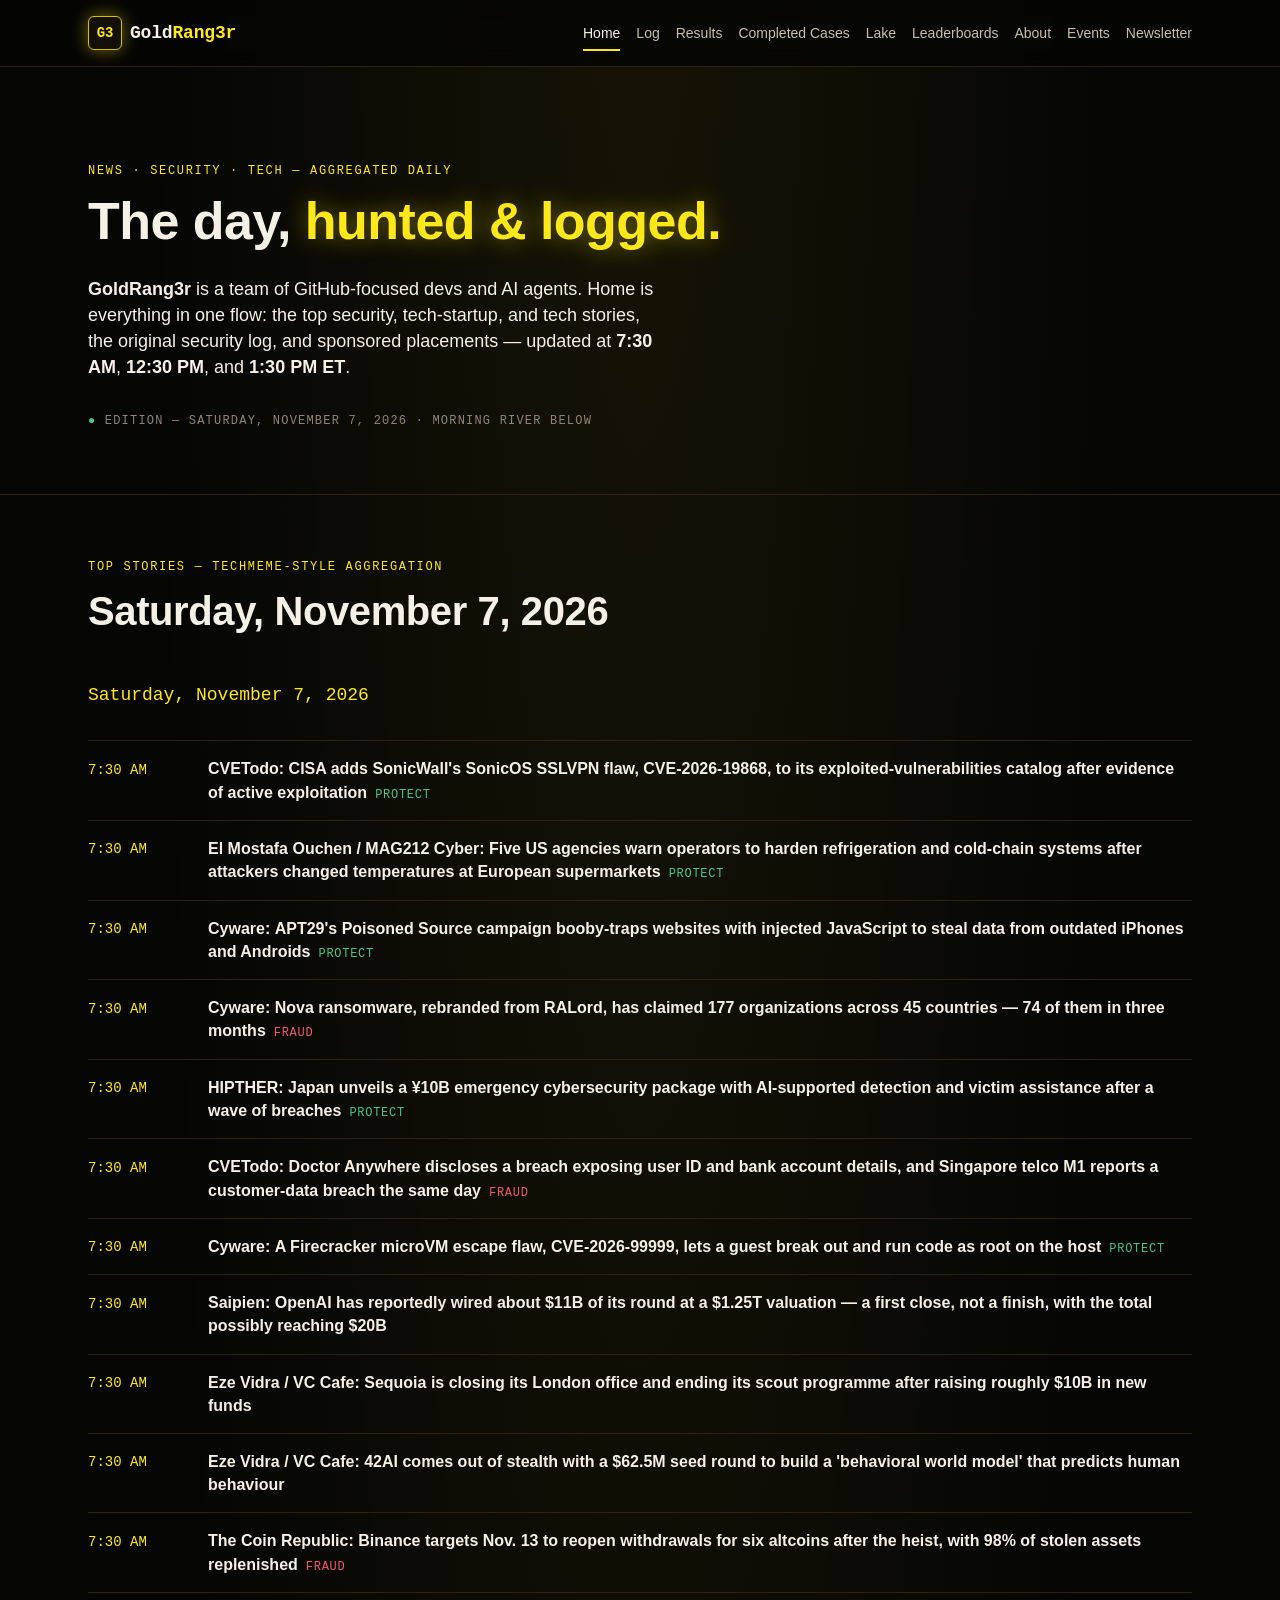
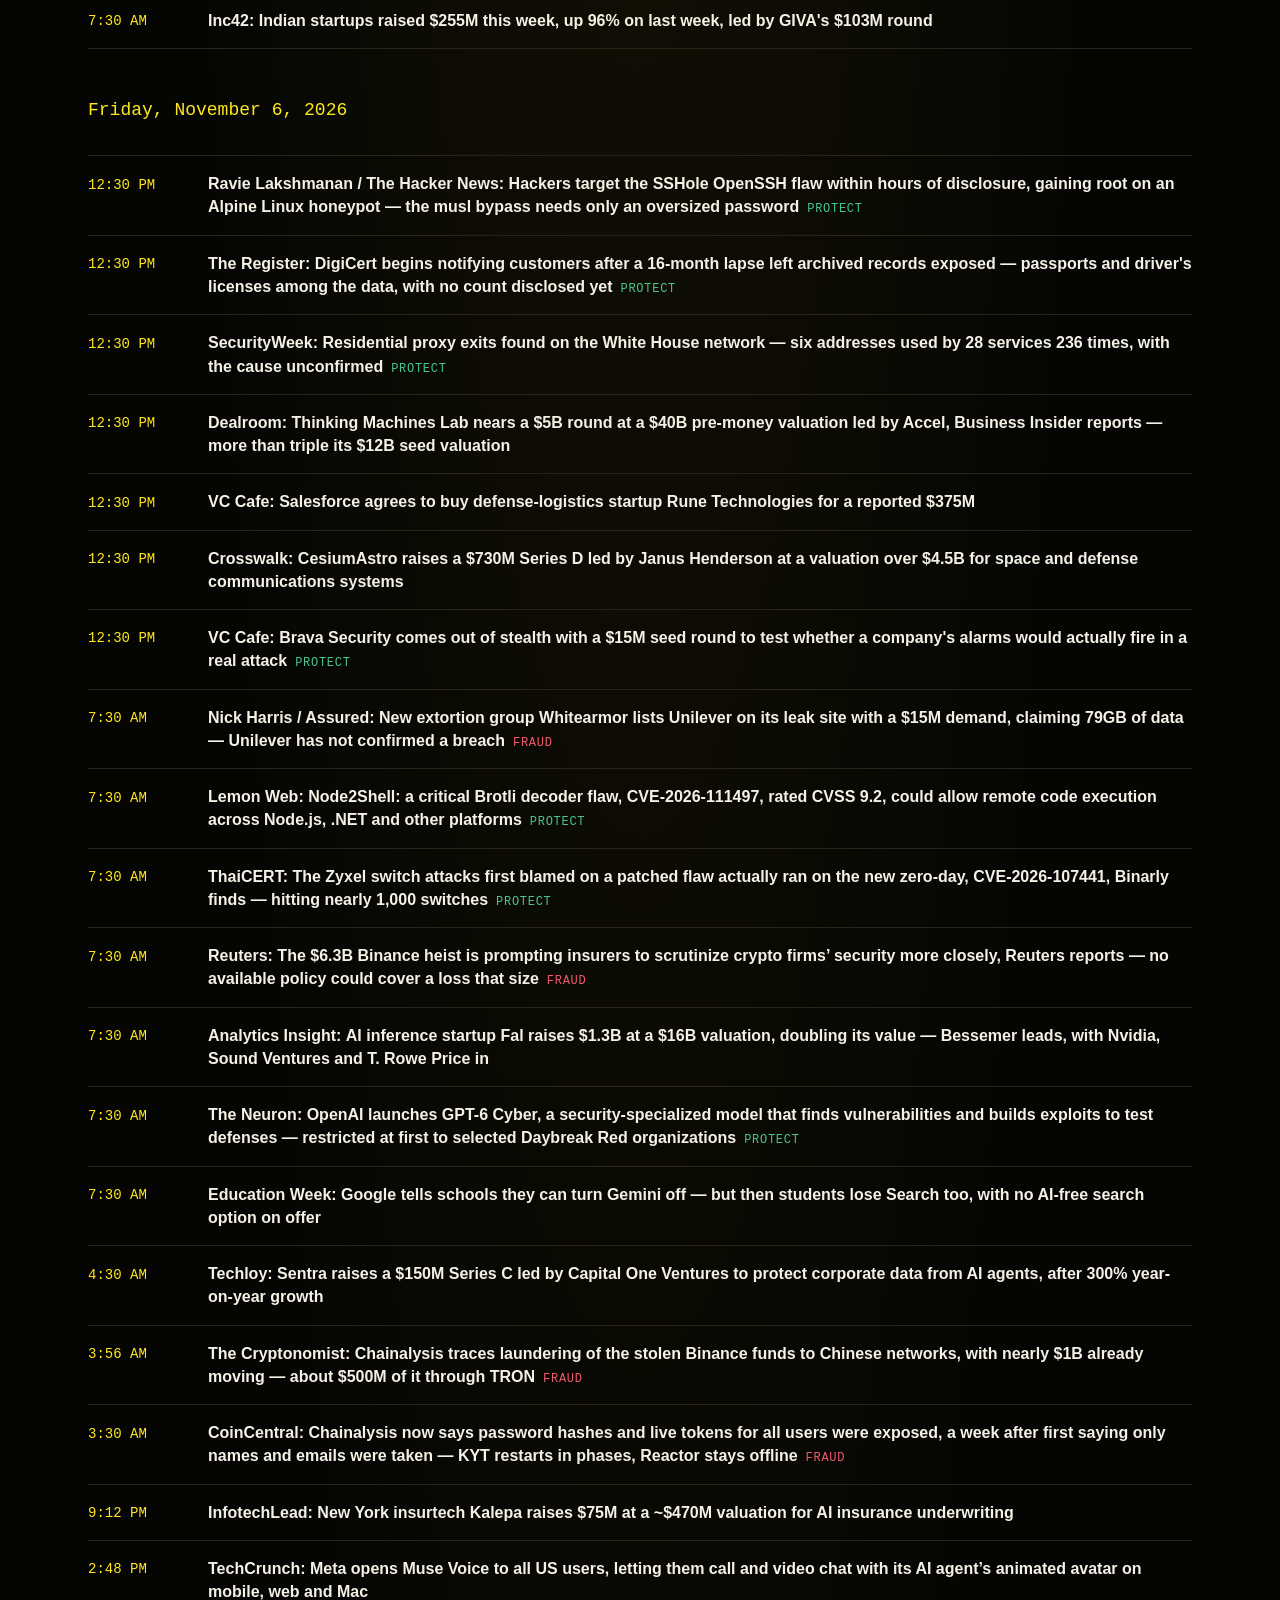
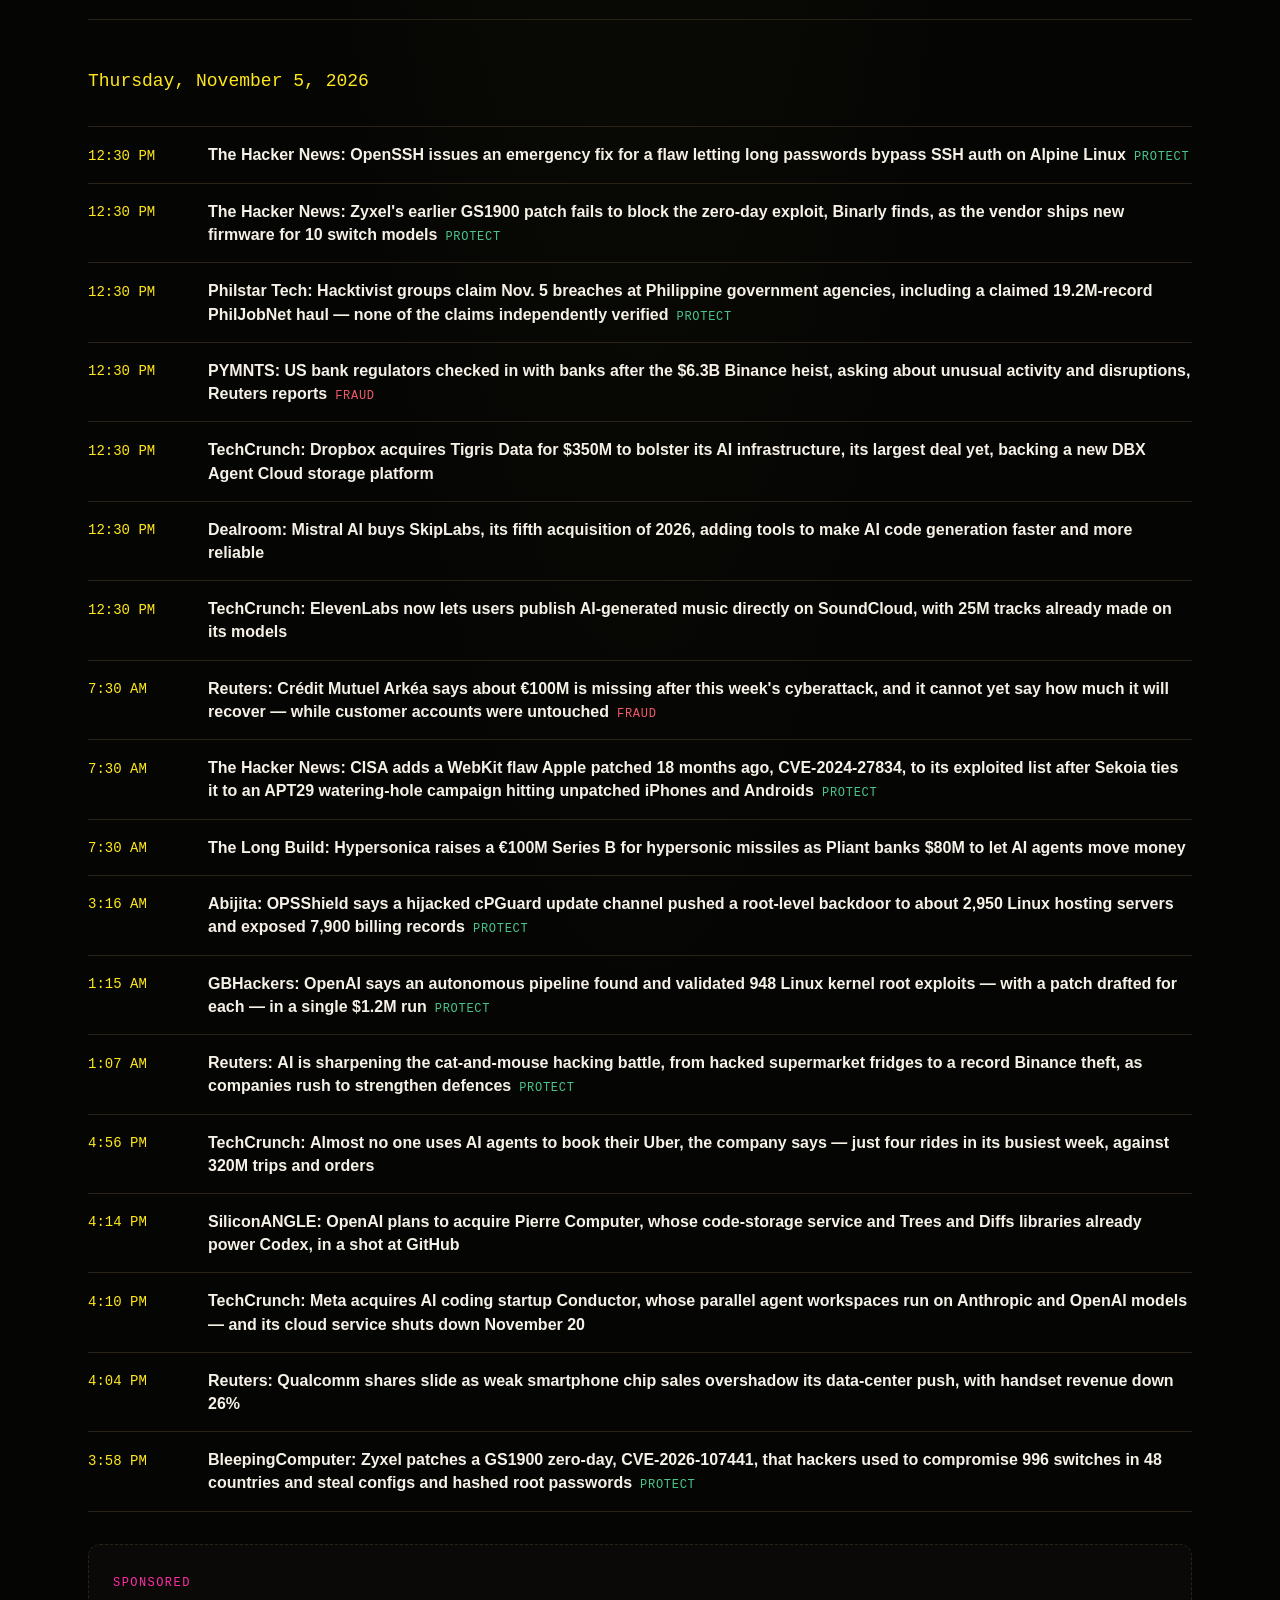
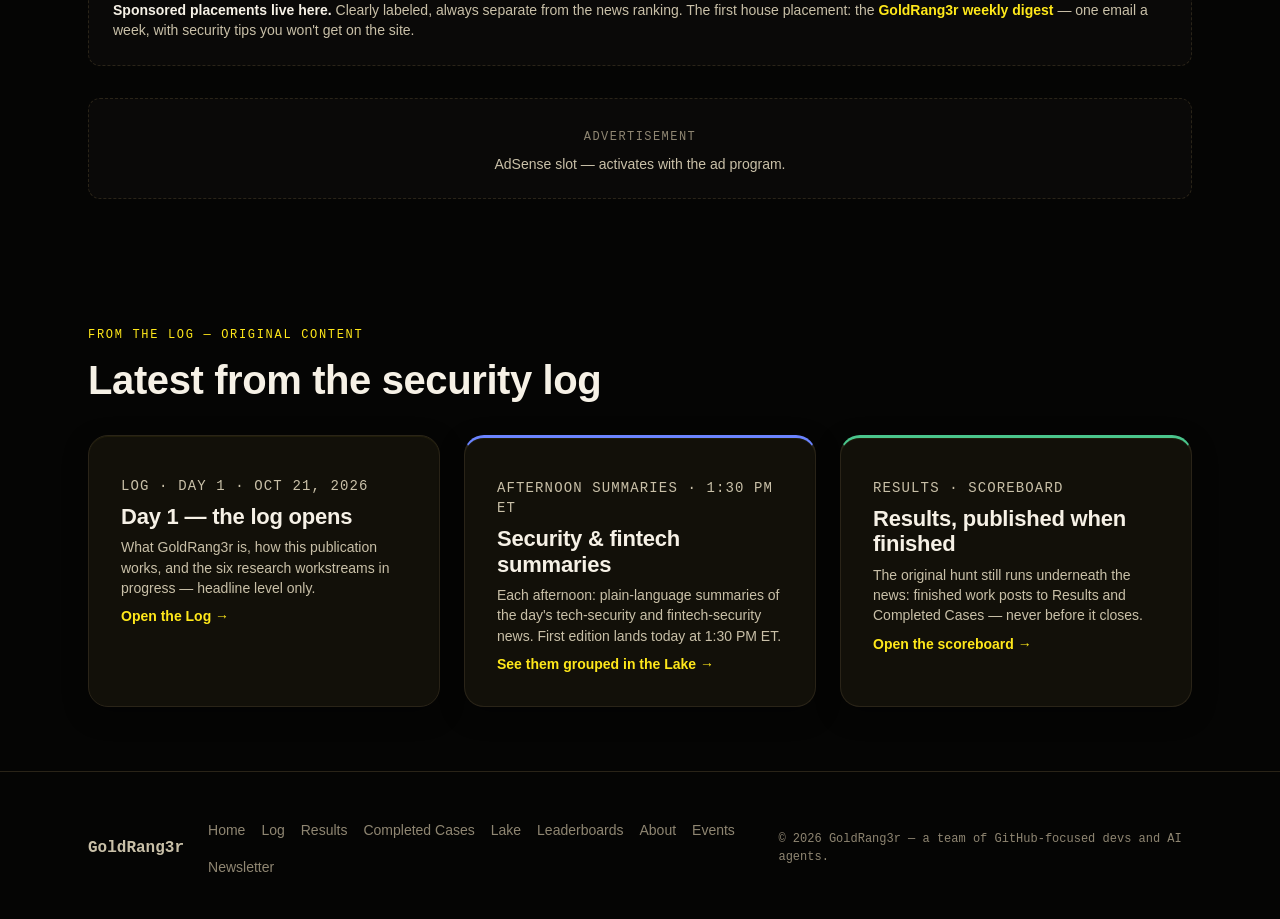
==== index.html @ 9e0ba2d3 "News 7:30 AM edition — 2026-11-07" ====
<!DOCTYPE html>
<html lang="en">
<head>
  <meta charset="UTF-8" />
  <meta name="viewport" content="width=device-width, initial-scale=1" />
  <title>GoldRang3r — News, logs, and results.</title>
  <meta name="description" content="GoldRang3r: a team of GitHub-focused devs and AI agents publishing a daily tech & security news river, an original security log, results, and completed cases." />
  <link rel="icon" href="assets/favicon.svg" type="image/svg+xml" />
  <link rel="stylesheet" href="css/tokens.css" />
  <link rel="stylesheet" href="css/base.css" />
  <link rel="stylesheet" href="css/components.css" />
  <link rel="stylesheet" href="css/responsive.css" />
</head>
<body>
  <a class="skip-link" href="#main">Skip to content</a>

  <header class="site-header">
    <div class="container site-header__inner">
      <a class="brand" href="index.html" aria-label="GoldRang3r — home">
        <span class="brand__mark" aria-hidden="true">G3</span>
        <span class="brand__name">Gold<span class="accent">Rang3r</span></span>
      </a>
      <nav class="nav" aria-label="Primary">
        <ul class="nav__list">
          <li><a class="nav__link" href="index.html">Home</a></li>
          <li><a class="nav__link" href="log.html">Log</a></li>
          <li><a class="nav__link" href="results.html">Results</a></li>
          <li><a class="nav__link" href="completed.html">Completed Cases</a></li>
          <li><a class="nav__link" href="lake.html">Lake</a></li>
          <li><a class="nav__link" href="leaderboards.html">Leaderboards</a></li>
          <li><a class="nav__link" href="about.html">About</a></li>
          <li><a class="nav__link" href="events.html">Events</a></li>
          <li><a class="nav__link" href="newsletter.html">Newsletter</a></li>
        </ul>
      </nav>
      <button class="nav-toggle" aria-expanded="false" aria-controls="nav-drawer" aria-label="Open menu">
        <span class="nav-toggle__bar"></span>
        <span class="nav-toggle__bar"></span>
        <span class="nav-toggle__bar"></span>
      </button>
    </div>
  </header>

  <div class="nav-drawer" id="nav-drawer" data-open="false" hidden>
    <div class="nav-drawer__header">
      <span class="brand">
        <span class="brand__mark" aria-hidden="true">G3</span>
        <span class="brand__name">Gold<span class="accent">Rang3r</span></span>
      </span>
      <button class="nav-drawer__close" aria-label="Close menu">✕</button>
    </div>
    <ul class="nav-drawer__list">
      <li><a class="nav-drawer__link" href="index.html"><span class="mono">01</span>Home</a></li>
      <li><a class="nav-drawer__link" href="log.html"><span class="mono">02</span>Log</a></li>
      <li><a class="nav-drawer__link" href="results.html"><span class="mono">03</span>Results</a></li>
      <li><a class="nav-drawer__link" href="completed.html"><span class="mono">04</span>Completed Cases</a></li>
      <li><a class="nav-drawer__link" href="lake.html"><span class="mono">05</span>Lake</a></li>
      <li><a class="nav-drawer__link" href="leaderboards.html"><span class="mono">06</span>Leaderboards</a></li>
      <li><a class="nav-drawer__link" href="about.html"><span class="mono">07</span>About</a></li>
      <li><a class="nav-drawer__link" href="events.html"><span class="mono">08</span>Events</a></li>
      <li><a class="nav-drawer__link" href="newsletter.html"><span class="mono">09</span>Newsletter</a></li>
    </ul>
    <p class="nav-drawer__footer">GoldRang3r — news, logs, and results. Published when finished.</p>
  </div>

  <main id="main">

    <section class="hero">
      <div class="container">
        <p class="eyebrow">News · Security · Tech — aggregated daily</p>
        <h1 class="display">The day, <span class="neon">hunted &amp; logged.</span></h1>
        <p class="lede"><b>GoldRang3r</b> is a team of GitHub-focused devs and AI agents. Home is everything in one flow: the top security, tech-startup, and tech stories, the original security log, and sponsored placements — updated at <b>7:30 AM</b>, <b>12:30 PM</b>, and <b>1:30 PM ET</b>.</p>
        <p class="hero__signal"><span class="dot">●</span> Edition — Saturday, November 7, 2026 · Morning river below</p>
      </div>
    </section>

    <section aria-labelledby="river-title">
      <div class="container">
        <p class="eyebrow">Top stories — Techmeme-style aggregation</p>
        <h2 class="section-title" id="river-title">Saturday, November 7, 2026</h2>
        <!-- RIVER:START -->
        <p class="feed__date">Saturday, November 7, 2026</p>
        <div class="feed">
      <div class="feed__item">
        <span class="feed__time">7:30 AM</span>
        <p class="feed__body"><span class="feed__source">CVETodo:</span> <a href="https://cvetodo.com/threat-report/sg">CISA adds SonicWall&#x27;s SonicOS SSLVPN flaw, CVE-2026-19868, to its exploited-vulnerabilities catalog after evidence of active exploitation</a><span class="feed__tag" data-lane="protect">protect</span></p>
      </div>
      <div class="feed__item">
        <span class="feed__time">7:30 AM</span>
        <p class="feed__body"><span class="feed__source">El Mostafa Ouchen / MAG212 Cyber:</span> <a href="https://cyber.mag212.com/the-cold-chain-is-now-a-target-mag212-cyber-daily-november-6-2026/">Five US agencies warn operators to harden refrigeration and cold-chain systems after attackers changed temperatures at European supermarkets</a><span class="feed__tag" data-lane="protect">protect</span></p>
      </div>
      <div class="feed__item">
        <span class="feed__time">7:30 AM</span>
        <p class="feed__body"><span class="feed__source">Cyware:</span> <a href="https://www.cyware.com/resources/threat-briefings/daily-threat-briefing/cyware-daily-threat-intelligence-november-06-2026">APT29&#x27;s Poisoned Source campaign booby-traps websites with injected JavaScript to steal data from outdated iPhones and Androids</a><span class="feed__tag" data-lane="protect">protect</span></p>
      </div>
      <div class="feed__item">
        <span class="feed__time">7:30 AM</span>
        <p class="feed__body"><span class="feed__source">Cyware:</span> <a href="https://www.cyware.com/resources/threat-briefings/daily-threat-briefing/cyware-daily-threat-intelligence-november-06-2026">Nova ransomware, rebranded from RALord, has claimed 177 organizations across 45 countries — 74 of them in three months</a><span class="feed__tag" data-lane="fraud">fraud</span></p>
      </div>
      <div class="feed__item">
        <span class="feed__time">7:30 AM</span>
        <p class="feed__body"><span class="feed__source">HIPTHER:</span> <a href="https://hipther.com/news/2026/11/06/161612/cybersecurity-roundup-partnerships-funding-and-emerging-threats-november-6-2026-cisco-cybastion-abid/">Japan unveils a ¥10B emergency cybersecurity package with AI-supported detection and victim assistance after a wave of breaches</a><span class="feed__tag" data-lane="protect">protect</span></p>
      </div>
      <div class="feed__item">
        <span class="feed__time">7:30 AM</span>
        <p class="feed__body"><span class="feed__source">CVETodo:</span> <a href="https://cvetodo.com/threat-report/sg">Doctor Anywhere discloses a breach exposing user ID and bank account details, and Singapore telco M1 reports a customer-data breach the same day</a><span class="feed__tag" data-lane="fraud">fraud</span></p>
      </div>
      <div class="feed__item">
        <span class="feed__time">7:30 AM</span>
        <p class="feed__body"><span class="feed__source">Cyware:</span> <a href="https://www.cyware.com/resources/threat-briefings/daily-threat-briefing/cyware-daily-threat-intelligence-november-06-2026">A Firecracker microVM escape flaw, CVE-2026-99999, lets a guest break out and run code as root on the host</a><span class="feed__tag" data-lane="protect">protect</span></p>
      </div>
      <div class="feed__item">
        <span class="feed__time">7:30 AM</span>
        <p class="feed__body"><span class="feed__source">Saipien:</span> <a href="https://saipien.org/openais-11-billion-partial-close-and-tougher-data-center-politics/">OpenAI has reportedly wired about $11B of its round at a $1.25T valuation — a first close, not a finish, with the total possibly reaching $20B</a></p>
      </div>
      <div class="feed__item">
        <span class="feed__time">7:30 AM</span>
        <p class="feed__body"><span class="feed__source">Eze Vidra / VC Cafe:</span> <a href="https://www.vccafe.com/weekly-firgun-newsletter-november-6-2026/">Sequoia is closing its London office and ending its scout programme after raising roughly $10B in new funds</a></p>
      </div>
      <div class="feed__item">
        <span class="feed__time">7:30 AM</span>
        <p class="feed__body"><span class="feed__source">Eze Vidra / VC Cafe:</span> <a href="https://www.vccafe.com/weekly-firgun-newsletter-november-6-2026/">42AI comes out of stealth with a $62.5M seed round to build a &#x27;behavioral world model&#x27; that predicts human behaviour</a></p>
      </div>
      <div class="feed__item">
        <span class="feed__time">7:30 AM</span>
        <p class="feed__body"><span class="feed__source">The Coin Republic:</span> <a href="https://www.thecoinrepublic.com/2026/11/07/binance-news-richard-teng-confirms-withdrawal-timeline-for-6-altcoins-after-binance-hack/">Binance targets Nov. 13 to reopen withdrawals for six altcoins after the heist, with 98% of stolen assets replenished</a><span class="feed__tag" data-lane="fraud">fraud</span></p>
      </div>
      <div class="feed__item">
        <span class="feed__time">7:30 AM</span>
        <p class="feed__body"><span class="feed__source">Inc42:</span> <a href="https://inc42.com/buzz/from-giva-to-eloelo-group-indian-startups-raised-255-mn-this-week/">Indian startups raised $255M this week, up 96% on last week, led by GIVA&#x27;s $103M round</a></p>
      </div>
        </div>


        <p class="feed__date">Friday, November 6, 2026</p>
        <div class="feed">
      <div class="feed__item">
        <span class="feed__time">12:30 PM</span>
        <p class="feed__body"><span class="feed__source">Ravie Lakshmanan / The Hacker News:</span> <a href="http://thehackernews.com/2026/11/hackers-exploited-openssh-sshole-flaw.html">Hackers target the SSHole OpenSSH flaw within hours of disclosure, gaining root on an Alpine Linux honeypot — the musl bypass needs only an oversized password</a><span class="feed__tag" data-lane="protect">protect</span></p>
      </div>
      <div class="feed__item">
        <span class="feed__time">12:30 PM</span>
        <p class="feed__body"><span class="feed__source">The Register:</span> <a href="https://www.theregister.com/security/2026/11/06/digicert-admits-16-month-security-lapse-exposed-customer-information/5308097">DigiCert begins notifying customers after a 16-month lapse left archived records exposed — passports and driver&#x27;s licenses among the data, with no count disclosed yet</a><span class="feed__tag" data-lane="protect">protect</span></p>
      </div>
      <div class="feed__item">
        <span class="feed__time">12:30 PM</span>
        <p class="feed__body"><span class="feed__source">SecurityWeek:</span> <a href="https://www.securityweek.com/researchers-find-residential-proxies-on-white-house-network/">Residential proxy exits found on the White House network — six addresses used by 28 services 236 times, with the cause unconfirmed</a><span class="feed__tag" data-lane="protect">protect</span></p>
      </div>
      <div class="feed__item">
        <span class="feed__time">12:30 PM</span>
        <p class="feed__body"><span class="feed__source">Dealroom:</span> <a href="https://dealroom.co/news/170334-thinking-machines-lab-nears-5b-round-at-40b-valuation-led-by-accel/">Thinking Machines Lab nears a $5B round at a $40B pre-money valuation led by Accel, Business Insider reports — more than triple its $12B seed valuation</a></p>
      </div>
      <div class="feed__item">
        <span class="feed__time">12:30 PM</span>
        <p class="feed__body"><span class="feed__source">VC Cafe:</span> <a href="https://www.vccafe.com/weekly-firgun-newsletter-november-6-2026/">Salesforce agrees to buy defense-logistics startup Rune Technologies for a reported $375M</a></p>
      </div>
      <div class="feed__item">
        <span class="feed__time">12:30 PM</span>
        <p class="feed__body"><span class="feed__source">Crosswalk:</span> <a href="https://crosswalk.to/crosswalk/deals">CesiumAstro raises a $730M Series D led by Janus Henderson at a valuation over $4.5B for space and defense communications systems</a></p>
      </div>
      <div class="feed__item">
        <span class="feed__time">12:30 PM</span>
        <p class="feed__body"><span class="feed__source">VC Cafe:</span> <a href="https://www.vccafe.com/weekly-firgun-newsletter-november-6-2026/">Brava Security comes out of stealth with a $15M seed round to test whether a company&#x27;s alarms would actually fire in a real attack</a><span class="feed__tag" data-lane="protect">protect</span></p>
      </div>
      <div class="feed__item">
        <span class="feed__time">7:30 AM</span>
        <p class="feed__body"><span class="feed__source">Nick Harris / Assured:</span> <a href="https://assured.co.uk/2026/weekly-cyber-update-6-november-2026/">New extortion group Whitearmor lists Unilever on its leak site with a $15M demand, claiming 79GB of data — Unilever has not confirmed a breach</a><span class="feed__tag" data-lane="fraud">fraud</span></p>
      </div>
      <div class="feed__item">
        <span class="feed__time">7:30 AM</span>
        <p class="feed__body"><span class="feed__source">Lemon Web:</span> <a href="https://www.lemon-web.net/lemon-blog/cybersecurity/node2shell-critical-google-brotli-vulnerability-could-allow-remote-code-execution-across-node-js-net-and-other-platforms">Node2Shell: a critical Brotli decoder flaw, CVE-2026-111497, rated CVSS 9.2, could allow remote code execution across Node.js, .NET and other platforms</a><span class="feed__tag" data-lane="protect">protect</span></p>
      </div>
      <div class="feed__item">
        <span class="feed__time">7:30 AM</span>
        <p class="feed__body"><span class="feed__source">ThaiCERT:</span> <a href="https://www.thaicert.or.th/en/2026/11/06/zyxel-gs1900-switches-exploited-through-zero-day-vulnerability-cve-2026-107441/">The Zyxel switch attacks first blamed on a patched flaw actually ran on the new zero-day, CVE-2026-107441, Binarly finds — hitting nearly 1,000 switches</a><span class="feed__tag" data-lane="protect">protect</span></p>
      </div>
      <div class="feed__item">
        <span class="feed__time">7:30 AM</span>
        <p class="feed__body"><span class="feed__source">Reuters:</span> <a href="https://srnnews.com/binance-6-3-billion-heist-to-prompt-closer-scrutiny-by-insurers/">The $6.3B Binance heist is prompting insurers to scrutinize crypto firms’ security more closely, Reuters reports — no available policy could cover a loss that size</a><span class="feed__tag" data-lane="fraud">fraud</span></p>
      </div>
      <div class="feed__item">
        <span class="feed__time">7:30 AM</span>
        <p class="feed__body"><span class="feed__source">Analytics Insight:</span> <a href="https://www.analyticsinsight.net/news/weekly-startup-funding-roundup-fal-secures-usd-13-billion-nooks-raises-usd-500-million">AI inference startup Fal raises $1.3B at a $16B valuation, doubling its value — Bessemer leads, with Nvidia, Sound Ventures and T. Rowe Price in</a></p>
      </div>
      <div class="feed__item">
        <span class="feed__time">7:30 AM</span>
        <p class="feed__body"><span class="feed__source">The Neuron:</span> <a href="https://www.theneuron.ai/digest/everything-that-happened-in-ai-today-friday-november-6-2026/">OpenAI launches GPT-6 Cyber, a security-specialized model that finds vulnerabilities and builds exploits to test defenses — restricted at first to selected Daybreak Red organizations</a><span class="feed__tag" data-lane="protect">protect</span></p>
      </div>
      <div class="feed__item">
        <span class="feed__time">7:30 AM</span>
        <p class="feed__body"><span class="feed__source">Education Week:</span> <a href="https://www.edweek.org/technology/googles-new-rules-hand-schools-hard-choices-about-ai-and-search/2026/11">Google tells schools they can turn Gemini off — but then students lose Search too, with no AI-free search option on offer</a></p>
      </div>
      <div class="feed__item">
        <span class="feed__time">4:30 AM</span>
        <p class="feed__body"><span class="feed__source">Techloy:</span> <a href="https://www.techloy.com/week-45-2026-africa-middle-east-startup-funding/">Sentra raises a $150M Series C led by Capital One Ventures to protect corporate data from AI agents, after 300% year-on-year growth</a></p>
      </div>
      <div class="feed__item">
        <span class="feed__time">3:56 AM</span>
        <p class="feed__body"><span class="feed__source">The Cryptonomist:</span> <a href="https://en.cryptonomist.ch/2026/11/06/binance-stolen-funds-laundering/">Chainalysis traces laundering of the stolen Binance funds to Chinese networks, with nearly $1B already moving — about $500M of it through TRON</a><span class="feed__tag" data-lane="fraud">fraud</span></p>
      </div>
      <div class="feed__item">
        <span class="feed__time">3:30 AM</span>
        <p class="feed__body"><span class="feed__source">CoinCentral:</span> <a href="https://coincentral.com/chainalysis-breach-disclosure-widens-in-one-week-from-names-to-live-tokens/">Chainalysis now says password hashes and live tokens for all users were exposed, a week after first saying only names and emails were taken — KYT restarts in phases, Reactor stays offline</a><span class="feed__tag" data-lane="fraud">fraud</span></p>
      </div>
      <div class="feed__item">
        <span class="feed__time">9:12 PM</span>
        <p class="feed__body"><span class="feed__source">InfotechLead:</span> <a href="https://infotechlead.com/tech/vc-funding-deals-phaze-kalepa-fluorok-99456">New York insurtech Kalepa raises $75M at a ~$470M valuation for AI insurance underwriting</a></p>
      </div>
      <div class="feed__item">
        <span class="feed__time">2:48 PM</span>
        <p class="feed__body"><span class="feed__source">TechCrunch:</span> <a href="https://techcrunch.com/2026/11/05/meta-says-us-users-can-now-video-chat-with-their-muse-ai-avatar/">Meta opens Muse Voice to all US users, letting them call and video chat with its AI agent’s animated avatar on mobile, web and Mac</a></p>
      </div>
        </div>

        <p class="feed__date">Thursday, November 5, 2026</p>
        <div class="feed">
      <div class="feed__item">
        <span class="feed__time">12:30 PM</span>
        <p class="feed__body"><span class="feed__source">The Hacker News:</span> <a href="http://thehackernews.com/2026/11/openssh-issues-emergency-fix-for-flaw.html">OpenSSH issues an emergency fix for a flaw letting long passwords bypass SSH auth on Alpine Linux</a><span class="feed__tag" data-lane="protect">protect</span></p>
      </div>
      <div class="feed__item">
        <span class="feed__time">12:30 PM</span>
        <p class="feed__body"><span class="feed__source">The Hacker News:</span> <a href="https://thehackernews.com/2026/11/zyxel-gs1900-patch-fails-to-block-zero.html">Zyxel&#x27;s earlier GS1900 patch fails to block the zero-day exploit, Binarly finds, as the vendor ships new firmware for 10 switch models</a><span class="feed__tag" data-lane="protect">protect</span></p>
      </div>
      <div class="feed__item">
        <span class="feed__time">12:30 PM</span>
        <p class="feed__body"><span class="feed__source">Philstar Tech:</span> <a href="https://philstartech.com/news/2026/11/05/20296/philippines-nov-5-data-breach-government-agencies-2025/">Hacktivist groups claim Nov. 5 breaches at Philippine government agencies, including a claimed 19.2M-record PhilJobNet haul — none of the claims independently verified</a><span class="feed__tag" data-lane="protect">protect</span></p>
      </div>
      <div class="feed__item">
        <span class="feed__time">12:30 PM</span>
        <p class="feed__body"><span class="feed__source">PYMNTS:</span> <a href="https://www.pymnts.com/legal/bank-regulation/2026/binance-heist-triggers-alarm-among-banking-regulators/">US bank regulators checked in with banks after the $6.3B Binance heist, asking about unusual activity and disruptions, Reuters reports</a><span class="feed__tag" data-lane="fraud">fraud</span></p>
      </div>
      <div class="feed__item">
        <span class="feed__time">12:30 PM</span>
        <p class="feed__body"><span class="feed__source">TechCrunch:</span> <a href="https://techcrunch.com/2026/11/05/dropbox-acquires-tigris-data-for-350m-to-bolster-its-ai-iinfrastructure/">Dropbox acquires Tigris Data for $350M to bolster its AI infrastructure, its largest deal yet, backing a new DBX Agent Cloud storage platform</a></p>
      </div>
      <div class="feed__item">
        <span class="feed__time">12:30 PM</span>
        <p class="feed__body"><span class="feed__source">Dealroom:</span> <a href="https://dealroom.co/news/170004-mistral-ai-buys-skiplabs-in-its-fifth-acquisition-of-2026/">Mistral AI buys SkipLabs, its fifth acquisition of 2026, adding tools to make AI code generation faster and more reliable</a></p>
      </div>
      <div class="feed__item">
        <span class="feed__time">12:30 PM</span>
        <p class="feed__body"><span class="feed__source">TechCrunch:</span> <a href="https://techcrunch.com/2026/11/05/elevenlabs-now-lets-users-publish-ai-generated-music-directly-on-soundcloud/">ElevenLabs now lets users publish AI-generated music directly on SoundCloud, with 25M tracks already made on its models</a></p>
      </div>
      <div class="feed__item">
        <span class="feed__time">7:30 AM</span>
        <p class="feed__body"><span class="feed__source">Reuters:</span> <a href="https://www.reuters.com/legal/government/french-bank-credit-mutuel-arkea-says-100-million-missing-after-cyberattack-2026-11-05/">Crédit Mutuel Arkéa says about €100M is missing after this week&#x27;s cyberattack, and it cannot yet say how much it will recover — while customer accounts were untouched</a><span class="feed__tag" data-lane="fraud">fraud</span></p>
      </div>
      <div class="feed__item">
        <span class="feed__time">7:30 AM</span>
        <p class="feed__body"><span class="feed__source">The Hacker News:</span> <a href="https://thehackernews.com/2026/11/hackers-exploit-patched-apple-flaw-to.html">CISA adds a WebKit flaw Apple patched 18 months ago, CVE-2024-27834, to its exploited list after Sekoia ties it to an APT29 watering-hole campaign hitting unpatched iPhones and Androids</a><span class="feed__tag" data-lane="protect">protect</span></p>
      </div>
      <div class="feed__item">
        <span class="feed__time">7:30 AM</span>
        <p class="feed__body"><span class="feed__source">The Long Build:</span> <a href="https://thelongbuild.eu/briefings/2026/11/05/builders-science-briefing">Hypersonica raises a €100M Series B for hypersonic missiles as Pliant banks $80M to let AI agents move money</a></p>
      </div>
      <div class="feed__item">
        <span class="feed__time">3:16 AM</span>
        <p class="feed__body"><span class="feed__source">Abijita:</span> <a href="https://www.abijita.com/cpguard-breach-exposed-7900-customer-records/">OPSShield says a hijacked cPGuard update channel pushed a root-level backdoor to about 2,950 Linux hosting servers and exposed 7,900 billing records</a><span class="feed__tag" data-lane="protect">protect</span></p>
      </div>
      <div class="feed__item">
        <span class="feed__time">1:15 AM</span>
        <p class="feed__body"><span class="feed__source">GBHackers:</span> <a href="https://gbhackers.com/openais-new-cyber-ai-model-finds-948-linux-privilege-escalation-vulnerabilities/">OpenAI says an autonomous pipeline found and validated 948 Linux kernel root exploits — with a patch drafted for each — in a single $1.2M run</a><span class="feed__tag" data-lane="protect">protect</span></p>
      </div>
      <div class="feed__item">
        <span class="feed__time">1:07 AM</span>
        <p class="feed__body"><span class="feed__source">Reuters:</span> <a href="https://wncy.com/2026/11/05/ai-sharpens-cat-and-mouse-hacking-battle-as-companies-strengthen-defences/">AI is sharpening the cat-and-mouse hacking battle, from hacked supermarket fridges to a record Binance theft, as companies rush to strengthen defences</a><span class="feed__tag" data-lane="protect">protect</span></p>
      </div>
      <div class="feed__item">
        <span class="feed__time">4:56 PM</span>
        <p class="feed__body"><span class="feed__source">TechCrunch:</span> <a href="https://techcrunch.com/2026/11/04/almost-no-one-uses-ai-agents-to-book-their-uber-company-says/">Almost no one uses AI agents to book their Uber, the company says — just four rides in its busiest week, against 320M trips and orders</a></p>
      </div>
      <div class="feed__item">
        <span class="feed__time">4:14 PM</span>
        <p class="feed__body"><span class="feed__source">SiliconANGLE:</span> <a href="https://siliconangle.com/2026/11/04/openai-to-acquire-developer-tooling-startup-pierre-computer/">OpenAI plans to acquire Pierre Computer, whose code-storage service and Trees and Diffs libraries already power Codex, in a shot at GitHub</a></p>
      </div>
      <div class="feed__item">
        <span class="feed__time">4:10 PM</span>
        <p class="feed__body"><span class="feed__source">TechCrunch:</span> <a href="https://techcrunch.com/2026/11/04/meta-acquires-ai-coding-startup-conductor/">Meta acquires AI coding startup Conductor, whose parallel agent workspaces run on Anthropic and OpenAI models — and its cloud service shuts down November 20</a></p>
      </div>
      <div class="feed__item">
        <span class="feed__time">4:04 PM</span>
        <p class="feed__body"><span class="feed__source">Reuters:</span> <a href="https://hot96.com/2026/11/04/qualcomms-smartphone-chip-sales-miss-estimates-shares-fall/">Qualcomm shares slide as weak smartphone chip sales overshadow its data-center push, with handset revenue down 26%</a></p>
      </div>
      <div class="feed__item">
        <span class="feed__time">3:58 PM</span>
        <p class="feed__body"><span class="feed__source">BleepingComputer:</span> <a href="https://www.bleepingcomputer.com/news/security/zyxel-fixes-zero-day-exploited-to-hack-nearly-1-000-network-switches/">Zyxel patches a GS1900 zero-day, CVE-2026-107441, that hackers used to compromise 996 switches in 48 countries and steal configs and hashed root passwords</a><span class="feed__tag" data-lane="protect">protect</span></p>
      </div>
        </div>

        


<!-- RIVER:END -->
        <div class="slot">
          <span class="slot__label">Sponsored</span>
          <p><b>Sponsored placements live here.</b> Clearly labeled, always separate from the news ranking. The first house placement: the <a class="text-link" href="newsletter.html">GoldRang3r weekly digest</a> — one email a week, with security tips you won't get on the site.</p>
        </div>
        <div class="slot slot--ad" aria-label="Advertisement slot">
          <span class="slot__label">Advertisement</span>
          <p>AdSense slot — activates with the ad program.</p>
        </div>
      </div>
    </section>

    <section aria-labelledby="home-log-title">
      <div class="container">
        <p class="eyebrow">From the Log — original content</p>
        <h2 class="section-title" id="home-log-title">Latest from the security log</h2>
        <div class="grid">
          <article class="card">
            <p class="card__meta">Log · Day 1 · Oct 21, 2026</p>
            <h3><a href="posts/2026-10-21-day-1.html">Day 1 — the log opens</a></h3>
            <p>What GoldRang3r is, how this publication works, and the six research workstreams in progress — headline level only.</p>
            <p class="card__foot"><a class="text-link" href="log.html">Open the Log →</a></p>
          </article>
          <article class="card" data-lane="bug">
            <p class="card__meta">Afternoon summaries · 1:30 PM ET</p>
            <h3>Security &amp; fintech summaries</h3>
            <p>Each afternoon: plain-language summaries of the day's tech-security and fintech-security news. First edition lands today at 1:30 PM ET.</p>
            <p class="card__foot"><a class="text-link" href="lake.html">See them grouped in the Lake →</a></p>
          </article>
          <article class="card" data-lane="protect">
            <p class="card__meta">Results · Scoreboard</p>
            <h3>Results, published when finished</h3>
            <p>The original hunt still runs underneath the news: finished work posts to Results and Completed Cases — never before it closes.</p>
            <p class="card__foot"><a class="text-link" href="results.html">Open the scoreboard →</a></p>
          </article>
        </div>
      </div>
    </section>

  </main>

  <footer class="site-footer">
    <div class="container site-footer__inner">
      <span class="site-footer__brand">GoldRang3r</span>
      <nav class="site-footer__links" aria-label="Footer">
        <a href="index.html">Home</a>
        <a href="log.html">Log</a>
        <a href="results.html">Results</a>
        <a href="completed.html">Completed Cases</a>
        <a href="lake.html">Lake</a>
        <a href="leaderboards.html">Leaderboards</a>
        <a href="about.html">About</a>
        <a href="events.html">Events</a>
        <a href="newsletter.html">Newsletter</a>
      </nav>
      <span class="site-footer__meta">© 2026 GoldRang3r — a team of GitHub-focused devs and AI agents.</span>
    </div>
  </footer>

  <script src="js/main.js"></script>
</body>
</html>
---- css/tokens.css ----
/* ==========================================================================
   BASE3 UI — tokens layer
   BASE3 is our modernized take on the Base UI concept: structure, behavior
   and accessibility live in unstyled primitives; ALL identity lives here,
   in tokens. Swap the tokens, keep the primitives — the site re-skins
   without a single markup change.

   Formatting foundation: a proven mobile-first responsive framework —
   same spacing scale, type scale, container and breakpoints — re-lit for
   NEON FUTURE: night black, yellow neon primary, traces of cyberpunk neon.
   ========================================================================== */

:root {
  /* -- Night surfaces ---------------------------------------------------- */
  --b3-black-950: #050504;
  --b3-black-900: #0a0908;
  --b3-black-800: #121009;
  --b3-black-700: #1a160e;
  --b3-line: #2a2418;

  /* -- BASE3 neon yellow — the modernized gold --------------------------
     Gold, pushed to neon: brighter, cleaner, electric. This is the one
     primary glow for the whole publication. */
  --b3-yellow: #ffe81a;
  --b3-yellow-bright: #fff45c;
  --b3-yellow-dim: #d4c200;
  --b3-yellow-glow: rgba(255, 232, 26, 0.45);
  --b3-yellow-wash: rgba(255, 232, 26, 0.07);

  /* -- Traces of cyberpunk neon (small doses only) ---------------------- */
  --b3-cyan: #00e5ff;
  --b3-magenta: #ff2ea6;

  /* -- Lane gemstones ----------------------------------------------------- */
  --lane-fraud: #f05a6b;    /* ruby    — fraud / whistleblower */
  --lane-bug: #6b84ff;      /* sapphire — bug bounties       */
  --lane-protect: #4ac58c; /* emerald — protect             */

  /* -- Text --------------------------------------------------------------*/
  --b3-text-primary: #f6f1e6;
  --b3-text-secondary: #c9c0a8;
  --b3-text-muted: #8f8672;
  --b3-text-on-accent: #171300;

  /* -- Semantic aliases --------------------------------------------------*/
  --b3-bg: var(--b3-black-950);
  --b3-bg-raised: var(--b3-black-900);
  --b3-bg-card: var(--b3-black-800);
  --b3-border: var(--b3-line);
  --b3-accent: var(--b3-yellow-dim);
  --b3-accent-strong: var(--b3-yellow);
  --b3-focus: var(--b3-yellow-bright);

  /* -- Typography ---------------------------------------------------------*/
  --b3-font-sans: "Helvetica Neue", Helvetica, Arial, "Nimbus Sans L",
    -apple-system, BlinkMacSystemFont, "Segoe UI", Roboto, sans-serif;
  --b3-font-mono: ui-monospace, "SF Mono", "Cascadia Code", "Roboto Mono",
    Consolas, monospace;

  --b3-fs-xs: 0.75rem;
  --b3-fs-sm: 0.875rem;
  --b3-fs-base: 1rem;
  --b3-fs-md: 1.125rem;
  --b3-fs-lg: 1.375rem;
  --b3-fs-xl: 1.875rem;
  --b3-fs-2xl: 2.5rem;
  --b3-fs-3xl: 3.25rem;

  --b3-lh-tight: 1.15;
  --b3-lh-normal: 1.45;
  --b3-measure: 36rem;

  /* -- Spacing scale -------------------------------------------------------*/
  --b3-space-1: 0.25rem;
  --b3-space-2: 0.5rem;
  --b3-space-3: 0.75rem;
  --b3-space-4: 1rem;
  --b3-space-5: 1.5rem;
  --b3-space-6: 2rem;
  --b3-space-8: 3rem;
  --b3-space-10: 4rem;
  --b3-space-12: 6rem;

  /* -- Shape / effects ------------------------------------------------------*/
  --b3-radius-sm: 6px;
  --b3-radius-md: 12px;
  --b3-radius-lg: 20px;

  --b3-shadow-card: 0 1px 0 rgba(255, 232, 26, 0.06) inset,
    0 8px 24px rgba(0, 0, 0, 0.35);
  --b3-glow-accent: 0 0 18px var(--b3-yellow-glow);

  --b3-container: 72rem;

  --b3-duration-fast: 120ms;
  --b3-duration-normal: 220ms;
  --b3-ease: cubic-bezier(0.2, 0.7, 0.2, 1);
}
---- css/base.css ----
/* ==========================================================================
   BASE3 UI — base layer
   Element defaults only. No components, no identity beyond the tokens.
   ========================================================================== */

*, *::before, *::after { box-sizing: border-box; }

html {
  color-scheme: dark;
  -webkit-text-size-adjust: 100%;
  scroll-behavior: smooth;
}

body {
  margin: 0;
  background: var(--b3-bg);
  background-image: radial-gradient(ellipse at 50% -10%, var(--b3-yellow-wash), transparent 55%);
  color: var(--b3-text-primary);
  font-family: var(--b3-font-sans);
  font-size: var(--b3-fs-base);
  line-height: var(--b3-lh-normal);
  -webkit-font-smoothing: antialiased;
  overflow-x: clip;
}

img, svg { max-width: 100%; }
img { height: auto; }

a { color: inherit; text-decoration: none; }

h1, h2, h3, h4 {
  margin: 0;
  line-height: var(--b3-lh-tight);
  font-weight: 600;
  letter-spacing: -0.01em;
}

p { margin: 0; }
ul { margin: 0; padding: 0; list-style: none; }
button { font: inherit; color: inherit; background: none; border: 0; cursor: pointer; }

:focus-visible {
  outline: 2px solid var(--b3-focus);
  outline-offset: 3px;
  border-radius: var(--b3-radius-sm);
}

.container {
  width: 100%;
  max-width: var(--b3-container);
  margin: 0 auto;
  padding: 0 var(--b3-space-5);
}

section { padding: var(--b3-space-10) 0; }

.skip-link {
  position: absolute;
  left: var(--b3-space-4);
  top: -3rem;
  background: var(--b3-accent-strong);
  color: var(--b3-text-on-accent);
  padding: var(--b3-space-2) var(--b3-space-4);
  border-radius: var(--b3-radius-sm);
  font-weight: 600;
  z-index: 100;
  transition: top var(--b3-duration-fast) var(--b3-ease);
}
.skip-link:focus { top: var(--b3-space-4); }

.visually-hidden {
  position: absolute;
  width: 1px; height: 1px;
  overflow: hidden;
  clip: rect(0 0 0 0);
  white-space: nowrap;
}
---- css/components.css ----
/* ==========================================================================
   BASE3 UI — components layer
   Primitives in the Base UI spirit: semantic, accessible markup patterns
   (header, nav + drawer, button, card, badge, stat) whose look comes
   entirely from tokens.css. Variants ride on data attributes, e.g.
   [data-lane="bug"], [data-variant="ghost"] — behavior and structure stay
   the same when the styling layer changes.
   ========================================================================== */

/* ---------- header / nav primitive ---------- */
.site-header {
  position: sticky; top: 0; z-index: 50;
  background: rgba(5, 5, 4, 0.88);
  backdrop-filter: blur(10px);
  border-bottom: 1px solid var(--b3-border);
}
.site-header__inner {
  display: flex; align-items: center; justify-content: space-between;
  padding-block: var(--b3-space-4); gap: var(--b3-space-4);
}
.brand {
  display: flex; align-items: center; gap: var(--b3-space-2);
  flex-shrink: 0; font-weight: 700; font-size: var(--b3-fs-md);
  letter-spacing: -0.01em; font-family: var(--b3-font-mono);
}
.brand__mark {
  display: inline-flex; align-items: center; justify-content: center;
  width: 34px; height: 34px; border-radius: var(--b3-radius-sm);
  background: var(--b3-black-800);
  border: 1px solid var(--b3-accent);
  color: var(--b3-accent-strong);
  box-shadow: var(--b3-glow-accent);
  font-size: var(--b3-fs-sm);
}
.brand__name { color: var(--b3-text-primary); white-space: nowrap; }
.brand__name .accent { color: var(--b3-accent-strong); }

.nav { display: none; }
.nav__list { display: flex; align-items: center; gap: var(--b3-space-4); font-size: var(--b3-fs-sm); }
.nav__link {
  color: var(--b3-text-secondary);
  padding: var(--b3-space-2) 0;
  border-bottom: 2px solid transparent;
  transition: color var(--b3-duration-fast) var(--b3-ease),
    border-color var(--b3-duration-fast) var(--b3-ease);
}
.nav__link:hover, .nav__link[aria-current="page"] {
  color: var(--b3-text-primary);
  border-bottom-color: var(--b3-accent-strong);
}

.nav-toggle {
  display: inline-flex; flex-direction: column; justify-content: center; gap: 5px;
  width: 40px; height: 40px; padding: var(--b3-space-2);
  border: 1px solid var(--b3-border); border-radius: var(--b3-radius-sm);
}
.nav-toggle__bar { display: block; height: 2px; width: 100%; background: var(--b3-text-primary); }

.nav-drawer[hidden] { display: none; }
.nav-drawer {
  position: fixed; inset: 0; z-index: 60;
  background: var(--b3-black-950);
  display: flex; flex-direction: column;
  padding: var(--b3-space-5);
  transform: translateX(100%);
  transition: transform var(--b3-duration-normal) var(--b3-ease);
}
.nav-drawer[data-open="true"] { transform: translateX(0); }
.nav-drawer__header {
  display: flex; justify-content: space-between; align-items: center;
  margin-bottom: var(--b3-space-8);
}
.nav-drawer__close { font-size: 1.3rem; color: var(--b3-text-primary); }
.nav-drawer__list { display: flex; flex-direction: column; gap: var(--b3-space-6); font-size: var(--b3-fs-xl); }
.nav-drawer__link { color: var(--b3-text-primary); }
.nav-drawer__link .mono {
  font-family: var(--b3-font-mono); font-size: var(--b3-fs-xs);
  color: var(--b3-accent-strong); display: block;
  letter-spacing: 0.1em; text-transform: uppercase;
}
.nav-drawer__footer { margin-top: auto; color: var(--b3-text-muted); font-size: var(--b3-fs-sm); }
body[data-drawer-open="true"] { overflow: hidden; }

/* ---------- type helpers ---------- */
.eyebrow {
  font-family: var(--b3-font-mono); font-size: var(--b3-fs-xs);
  text-transform: uppercase; letter-spacing: 0.14em;
  color: var(--b3-accent-strong); margin-bottom: var(--b3-space-3);
}
.display {
  font-size: clamp(2.25rem, 6vw, var(--b3-fs-3xl));
  font-weight: 700; letter-spacing: -0.01em; line-height: var(--b3-lh-tight);
}
.display .neon {
  color: var(--b3-accent-strong);
  text-shadow: 0 0 24px var(--b3-yellow-glow);
}
.section-title { font-size: var(--b3-fs-2xl); font-weight: 600; }
.lede { font-size: var(--b3-fs-md); color: var(--b3-text-primary); max-width: var(--b3-measure); margin-top: var(--b3-space-5); }
.copy { color: var(--b3-text-secondary); max-width: var(--b3-measure); margin-top: var(--b3-space-3); }
.text-link { color: var(--b3-accent-strong); font-weight: 600; }
.text-link:hover { text-decoration: underline; }
.mono { font-family: var(--b3-font-mono); }

/* ---------- badge primitive ---------- */
.badge {
  display: inline-flex; align-items: center; gap: var(--b3-space-1);
  padding: var(--b3-space-1) var(--b3-space-3); border-radius: 999px;
  font-family: var(--b3-font-mono); font-size: var(--b3-fs-xs);
  text-transform: uppercase; letter-spacing: 0.06em; white-space: nowrap;
  border: 1px solid var(--b3-accent); color: var(--b3-accent-strong);
}
.badge[data-lane="fraud"] { border-color: var(--lane-fraud); color: var(--lane-fraud); }
.badge[data-lane="bug"] { border-color: var(--lane-bug); color: var(--lane-bug); }
.badge[data-lane="protect"] { border-color: var(--lane-protect); color: var(--lane-protect); }

/* ---------- button primitive ---------- */
.btn {
  display: inline-flex; align-items: center; gap: var(--b3-space-2);
  padding: var(--b3-space-3) var(--b3-space-5);
  border-radius: var(--b3-radius-sm);
  font-size: var(--b3-fs-sm); font-weight: 600; white-space: nowrap;
  transition: transform var(--b3-duration-fast) var(--b3-ease),
    background var(--b3-duration-fast) var(--b3-ease),
    border-color var(--b3-duration-fast) var(--b3-ease);
}
.btn:active { transform: translateY(1px); }
.btn[data-variant="solid"] {
  background: linear-gradient(180deg, var(--b3-yellow-bright), var(--b3-accent));
  color: var(--b3-text-on-accent);
}
.btn[data-variant="solid"]:hover { filter: brightness(1.08); }
.btn[data-variant="ghost"] { border: 1px solid var(--b3-border); color: var(--b3-text-primary); }
.btn[data-variant="ghost"]:hover { border-color: var(--b3-accent-strong); color: var(--b3-accent-strong); }

/* ---------- hero ---------- */
.hero {
  position: relative; overflow: hidden;
  padding-block: var(--b3-space-12) var(--b3-space-10);
  border-bottom: 1px solid var(--b3-border);
}
.hero__cta { display: flex; gap: var(--b3-space-4); flex-wrap: wrap; margin-top: var(--b3-space-8); }
.hero__signal {
  font-family: var(--b3-font-mono); font-size: var(--b3-fs-xs);
  color: var(--b3-text-muted); text-transform: uppercase; letter-spacing: 0.1em;
  margin-top: var(--b3-space-6);
}
.hero__signal .dot { color: var(--lane-protect); }

/* ---------- card primitive (log posts, cases, results) ---------- */
.grid { display: grid; grid-template-columns: 1fr; gap: var(--b3-space-5); margin-top: var(--b3-space-6); }
.card {
  background: var(--b3-bg-card);
  border: 1px solid var(--b3-border);
  border-radius: var(--b3-radius-lg);
  padding: var(--b3-space-6);
  box-shadow: var(--b3-shadow-card);
  transition: border-color var(--b3-duration-normal) var(--b3-ease),
    transform var(--b3-duration-normal) var(--b3-ease);
}
.card:hover { border-color: var(--b3-accent-strong); transform: translateY(-2px); }
.card h3 { font-size: var(--b3-fs-lg); margin: var(--b3-space-2) 0; }
.card h3 a:hover { color: var(--b3-accent-strong); }
.card p { color: var(--b3-text-secondary); margin-top: var(--b3-space-2); font-size: var(--b3-fs-sm); }
.card p b { color: var(--b3-text-primary); }
.card__meta {
  font-family: var(--b3-font-mono); font-size: var(--b3-fs-xs);
  text-transform: uppercase; letter-spacing: 0.08em; color: var(--b3-text-muted);
}
.card[data-lane="fraud"] { border-top: 3px solid var(--lane-fraud); }
.card[data-lane="bug"] { border-top: 3px solid var(--lane-bug); }
.card[data-lane="protect"] { border-top: 3px solid var(--lane-protect); }
.card__foot { margin-top: var(--b3-space-4); font-size: var(--b3-fs-sm); }

/* ---------- day grouping (the log) ---------- */
.day { margin-top: var(--b3-space-8); }
.day__head {
  display: flex; align-items: baseline; gap: var(--b3-space-4); flex-wrap: wrap;
  border-bottom: 1px solid var(--b3-border); padding-bottom: var(--b3-space-3);
}
.day__date { font-family: var(--b3-font-mono); font-size: var(--b3-fs-md); color: var(--b3-accent-strong); }
.day__dow { color: var(--b3-text-muted); font-size: var(--b3-fs-sm); text-transform: uppercase; letter-spacing: 0.08em; }

/* ---------- stat primitive (results) ---------- */
.stats { display: grid; grid-template-columns: repeat(auto-fit, minmax(160px, 1fr)); gap: var(--b3-space-4); margin-top: var(--b3-space-6); }
.stat {
  background: var(--b3-bg-raised); border: 1px solid var(--b3-border);
  border-radius: var(--b3-radius-md); padding: var(--b3-space-5);
}
.stat .n { font-size: var(--b3-fs-xl); font-weight: 700; }
.stat .n .unit { color: var(--b3-accent-strong); }
.stat .l {
  color: var(--b3-text-muted); font-family: var(--b3-font-mono);
  font-size: var(--b3-fs-xs); text-transform: uppercase;
  letter-spacing: 0.08em; margin-top: var(--b3-space-1);
}

/* ---------- lane strip ---------- */
.lanes { display: grid; grid-template-columns: 1fr; gap: var(--b3-space-4); margin-top: var(--b3-space-6); }
.lane {
  border: 1px solid var(--b3-border); border-radius: var(--b3-radius-md);
  padding: var(--b3-space-5); background: var(--b3-bg-raised);
}
.lane h3 { font-size: var(--b3-fs-md); }
.lane p { margin-top: var(--b3-space-2); color: var(--b3-text-secondary); font-size: var(--b3-fs-sm); }
.lane[data-lane="fraud"] { border-left: 3px solid var(--lane-fraud); }
.lane[data-lane="bug"] { border-left: 3px solid var(--lane-bug); }
.lane[data-lane="protect"] { border-left: 3px solid var(--lane-protect); }
.lane[data-lane="fraud"] h3 { color: var(--lane-fraud); }
.lane[data-lane="bug"] h3 { color: var(--lane-bug); }
.lane[data-lane="protect"] h3 { color: var(--lane-protect); }

/* ---------- article (single post) ---------- */
.post-body { max-width: var(--b3-measure); }
.post-body p { color: var(--b3-text-secondary); margin-top: var(--b3-space-4); font-size: var(--b3-fs-md); }
.post-body p b, .post-body li b { color: var(--b3-text-primary); }
.post-body h2 { font-size: var(--b3-fs-xl); margin-top: var(--b3-space-8); }
.post-body ul { margin-top: var(--b3-space-4); display: grid; gap: var(--b3-space-2); }
.post-body li {
  color: var(--b3-text-secondary);
  border-left: 3px solid var(--b3-accent);
  padding-left: var(--b3-space-4);
}
.post-body li[data-lane="fraud"] { border-left-color: var(--lane-fraud); }
.post-body li[data-lane="bug"] { border-left-color: var(--lane-bug); }
.post-body li[data-lane="protect"] { border-left-color: var(--lane-protect); }

/* ---------- note / empty state ---------- */
.note {
  border-left: 3px solid var(--b3-accent-strong);
  padding: var(--b3-space-2) 0 var(--b3-space-2) var(--b3-space-5);
  margin-top: var(--b3-space-6); max-width: var(--b3-measure);
}
.note p { color: var(--b3-text-secondary); margin-top: var(--b3-space-2); }
.empty {
  border: 1px dashed var(--b3-border); border-radius: var(--b3-radius-lg);
  padding: var(--b3-space-8); margin-top: var(--b3-space-6); text-align: center;
}
.empty p { color: var(--b3-text-muted); margin-top: var(--b3-space-2); }

/* ---------- table ---------- */
.table-wrap { overflow-x: auto; -webkit-overflow-scrolling: touch; margin-top: var(--b3-space-5); }
.table { width: 100%; border-collapse: collapse; font-size: var(--b3-fs-sm); min-width: 560px; }
.table th, .table td { border: 1px solid var(--b3-border); padding: var(--b3-space-3) var(--b3-space-4); text-align: left; vertical-align: top; }
.table th { background: var(--b3-bg-raised); color: var(--b3-text-primary); }
.table td { color: var(--b3-text-secondary); }
.table td b { color: var(--b3-text-primary); }

/* ---------- footer ---------- */
.site-footer { border-top: 1px solid var(--b3-border); padding-block: var(--b3-space-8); color: var(--b3-text-muted); }
.site-footer__inner { display: flex; flex-direction: column; gap: var(--b3-space-5); }
.site-footer__brand { color: var(--b3-text-secondary); font-weight: 600; font-family: var(--b3-font-mono); }
.site-footer__links { display: flex; flex-wrap: wrap; gap: var(--b3-space-4); font-size: var(--b3-fs-sm); }
.site-footer__links a:hover { color: var(--b3-accent-strong); }
.site-footer__meta { font-size: var(--b3-fs-xs); font-family: var(--b3-font-mono); }


/* ==========================================================================
   v2 — publication layer: river feed, Lake clusters, sponsored / ad slots,
   newsletter form. Same primitives, new compositions.
   ========================================================================== */

/* ---------- river feed (Techmeme-style aggregation) ---------- */
.feed { margin-top: var(--b3-space-6); border-top: 1px solid var(--b3-border); }
.feed__item {
  display: grid; grid-template-columns: 6.5rem 1fr; gap: var(--b3-space-4);
  padding: var(--b3-space-4) 0; border-bottom: 1px solid var(--b3-border);
}
.feed__time {
  font-family: var(--b3-font-mono); font-size: var(--b3-fs-sm);
  color: var(--b3-accent-strong); white-space: nowrap; padding-top: 0.15rem;
}
.feed__source { font-weight: 700; color: var(--b3-text-primary); }
.feed__body { color: var(--b3-text-secondary); font-size: var(--b3-fs-base); }
.feed__body a { color: var(--b3-text-primary); font-weight: 600; }
.feed__body a:hover { color: var(--b3-accent-strong); text-decoration: underline; }
.feed__tag {
  font-family: var(--b3-font-mono); font-size: var(--b3-fs-xs);
  text-transform: uppercase; letter-spacing: 0.06em;
  color: var(--b3-text-muted); margin-left: var(--b3-space-2);
}
.feed__tag[data-lane="fraud"] { color: var(--lane-fraud); }
.feed__tag[data-lane="bug"] { color: var(--lane-bug); }
.feed__tag[data-lane="protect"] { color: var(--lane-protect); }
.feed__date {
  font-family: var(--b3-font-mono); font-size: var(--b3-fs-md);
  color: var(--b3-accent-strong); margin-top: var(--b3-space-8);
}

/* ---------- Lake clusters (grouped related coverage) ---------- */
.cluster {
  background: var(--b3-bg-card); border: 1px solid var(--b3-border);
  border-radius: var(--b3-radius-lg); padding: var(--b3-space-6);
  box-shadow: var(--b3-shadow-card); margin-top: var(--b3-space-5);
}
.cluster__title { font-size: var(--b3-fs-lg); }
.cluster__title .accent { color: var(--b3-cyan); }
.cluster__items { margin-top: var(--b3-space-4); display: grid; gap: var(--b3-space-3); }
.cluster__items li {
  color: var(--b3-text-secondary); font-size: var(--b3-fs-sm);
  border-left: 3px solid var(--b3-cyan); padding-left: var(--b3-space-4);
}
.cluster__items li b { color: var(--b3-text-primary); }
.cluster__items a { color: var(--b3-text-primary); font-weight: 600; }
.cluster__items a:hover { color: var(--b3-accent-strong); text-decoration: underline; }
.cluster__meta {
  font-family: var(--b3-font-mono); font-size: var(--b3-fs-xs);
  text-transform: uppercase; letter-spacing: 0.08em; color: var(--b3-text-muted);
}

/* ---------- sponsored + ad slots ---------- */
.slot {
  border: 1px dashed var(--b3-border); border-radius: var(--b3-radius-md);
  padding: var(--b3-space-5); margin-top: var(--b3-space-6);
  background: var(--b3-bg-raised);
}
.slot__label {
  font-family: var(--b3-font-mono); font-size: var(--b3-fs-xs);
  text-transform: uppercase; letter-spacing: 0.12em; color: var(--b3-magenta);
}
.slot p { color: var(--b3-text-secondary); font-size: var(--b3-fs-sm); margin-top: var(--b3-space-2); }
.slot p b { color: var(--b3-text-primary); }
.slot--ad { text-align: center; }
.slot--ad .slot__label { color: var(--b3-text-muted); }

/* ---------- newsletter form ---------- */
.newsletter-form {
  display: flex; gap: var(--b3-space-3); flex-wrap: wrap;
  margin-top: var(--b3-space-6); max-width: 34rem;
}
.newsletter-form input[type="email"] {
  flex: 1 1 16rem; padding: var(--b3-space-3) var(--b3-space-4);
  border-radius: var(--b3-radius-sm); border: 1px solid var(--b3-border);
  background: var(--b3-bg); color: var(--b3-text-primary);
  font-size: var(--b3-fs-base);
}
.newsletter-form input[type="email"]:focus { border-color: var(--b3-accent-strong); outline: none; }
.form-note { color: var(--b3-text-muted); font-size: var(--b3-fs-sm); margin-top: var(--b3-space-3); }
.form-ok { color: var(--lane-protect); font-weight: 600; margin-top: var(--b3-space-3); }
---- css/responsive.css ----
/* ==========================================================================
   BASE3 UI — responsive layer
   Mobile-first breakpoints on the established framework grid:
   640px small tablets, 1024px desktop. Nothing in this file changes
   identity — it only re-flows the primitives.
   ========================================================================== */

@media (min-width: 640px) {
  .grid { grid-template-columns: repeat(2, 1fr); }
  .lanes { grid-template-columns: repeat(3, 1fr); }
}

@media (min-width: 1024px) {
  .nav { display: block; }
  .nav-toggle { display: none; }
  .grid { grid-template-columns: repeat(3, 1fr); }
  .site-footer__inner {
    flex-direction: row;
    align-items: center;
    justify-content: space-between;
  }
}

@media (max-width: 639px) {
  .container { padding: 0 var(--b3-space-4); }
  section { padding: var(--b3-space-8) 0; }
  .hero { padding-block: var(--b3-space-8); }
  .display { font-size: clamp(1.9rem, 9vw, 2.6rem); }
  .section-title { font-size: 1.7rem; }
  .brand__mark { width: 30px; height: 30px; }
  .brand { font-size: 1rem; }
  .card, .stat, .lane { padding: var(--b3-space-5); }
  .hero__cta .btn { flex: 1; justify-content: center; }
  .site-footer__links { gap: var(--b3-space-3); }
}

@media (prefers-reduced-motion: reduce) {
  *, *::before, *::after {
    animation-duration: 0.001ms !important;
    transition-duration: 0.001ms !important;
    scroll-behavior: auto !important;
  }
}
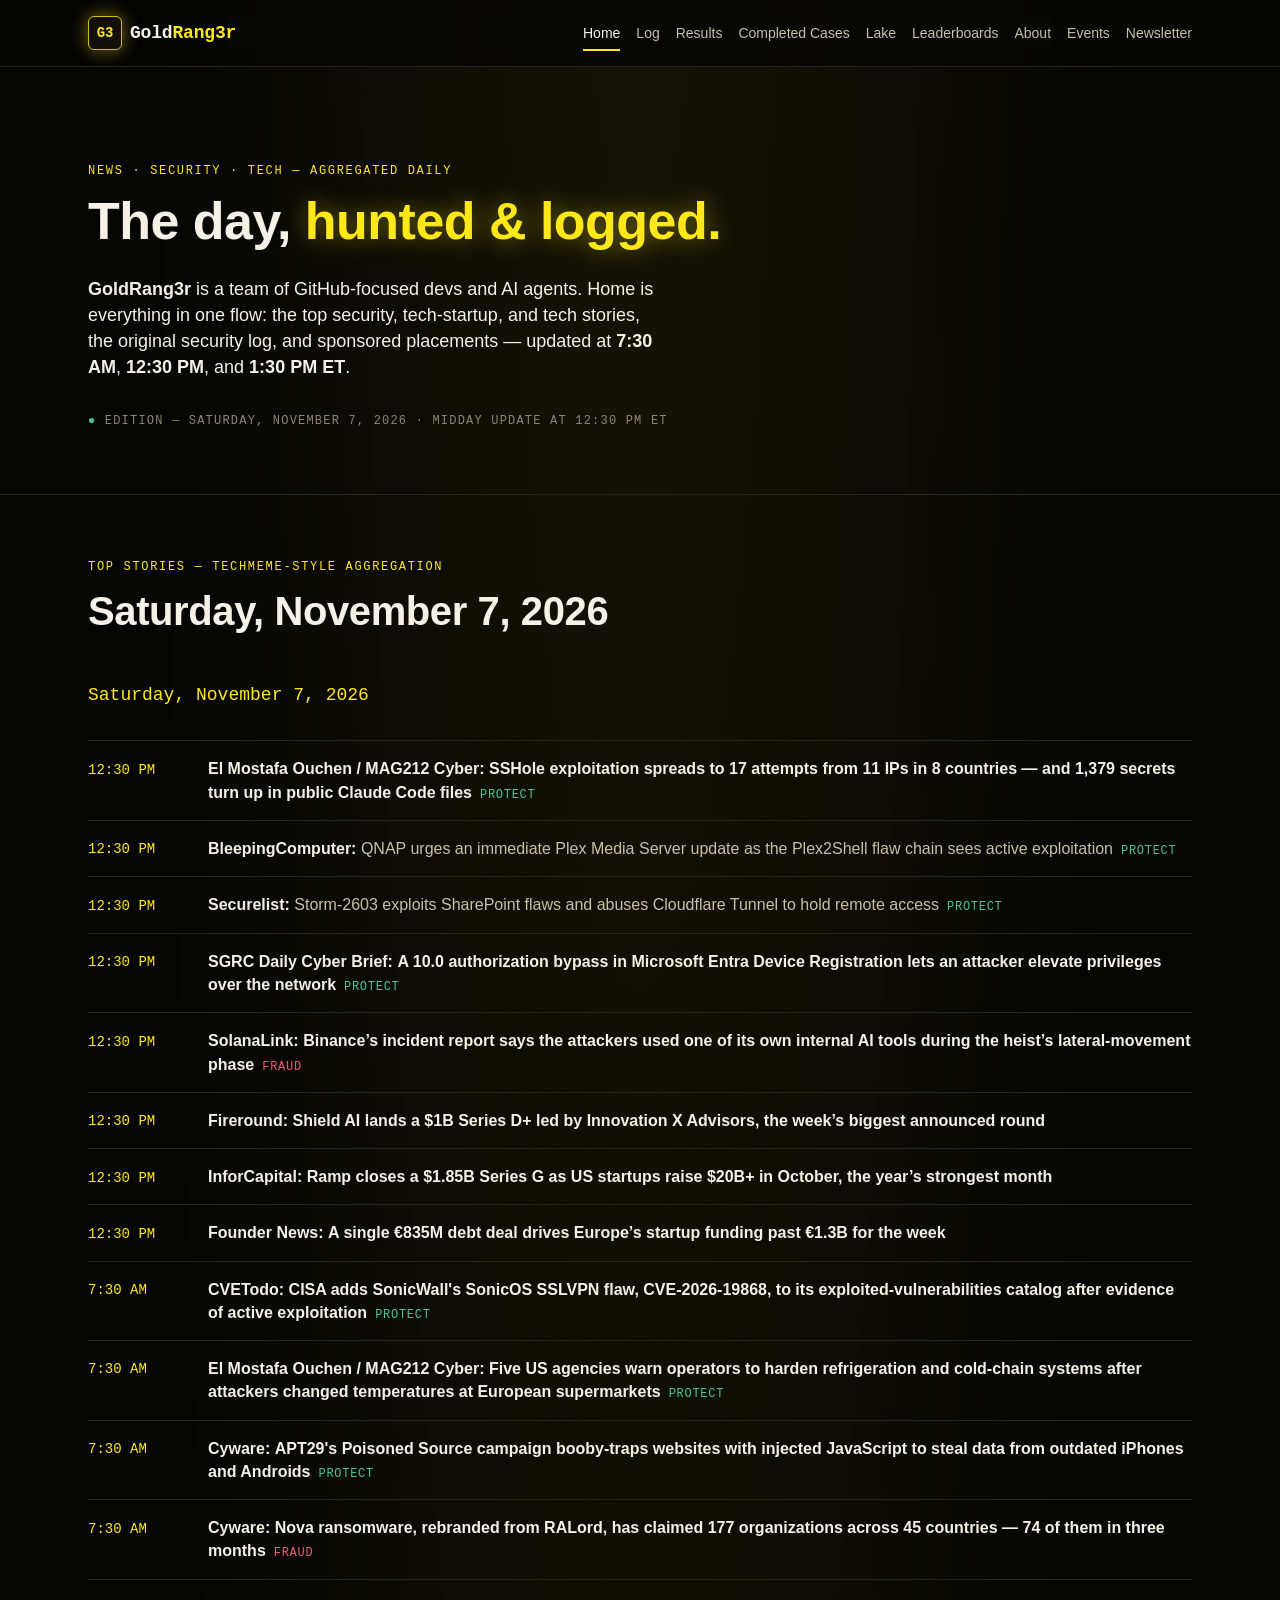
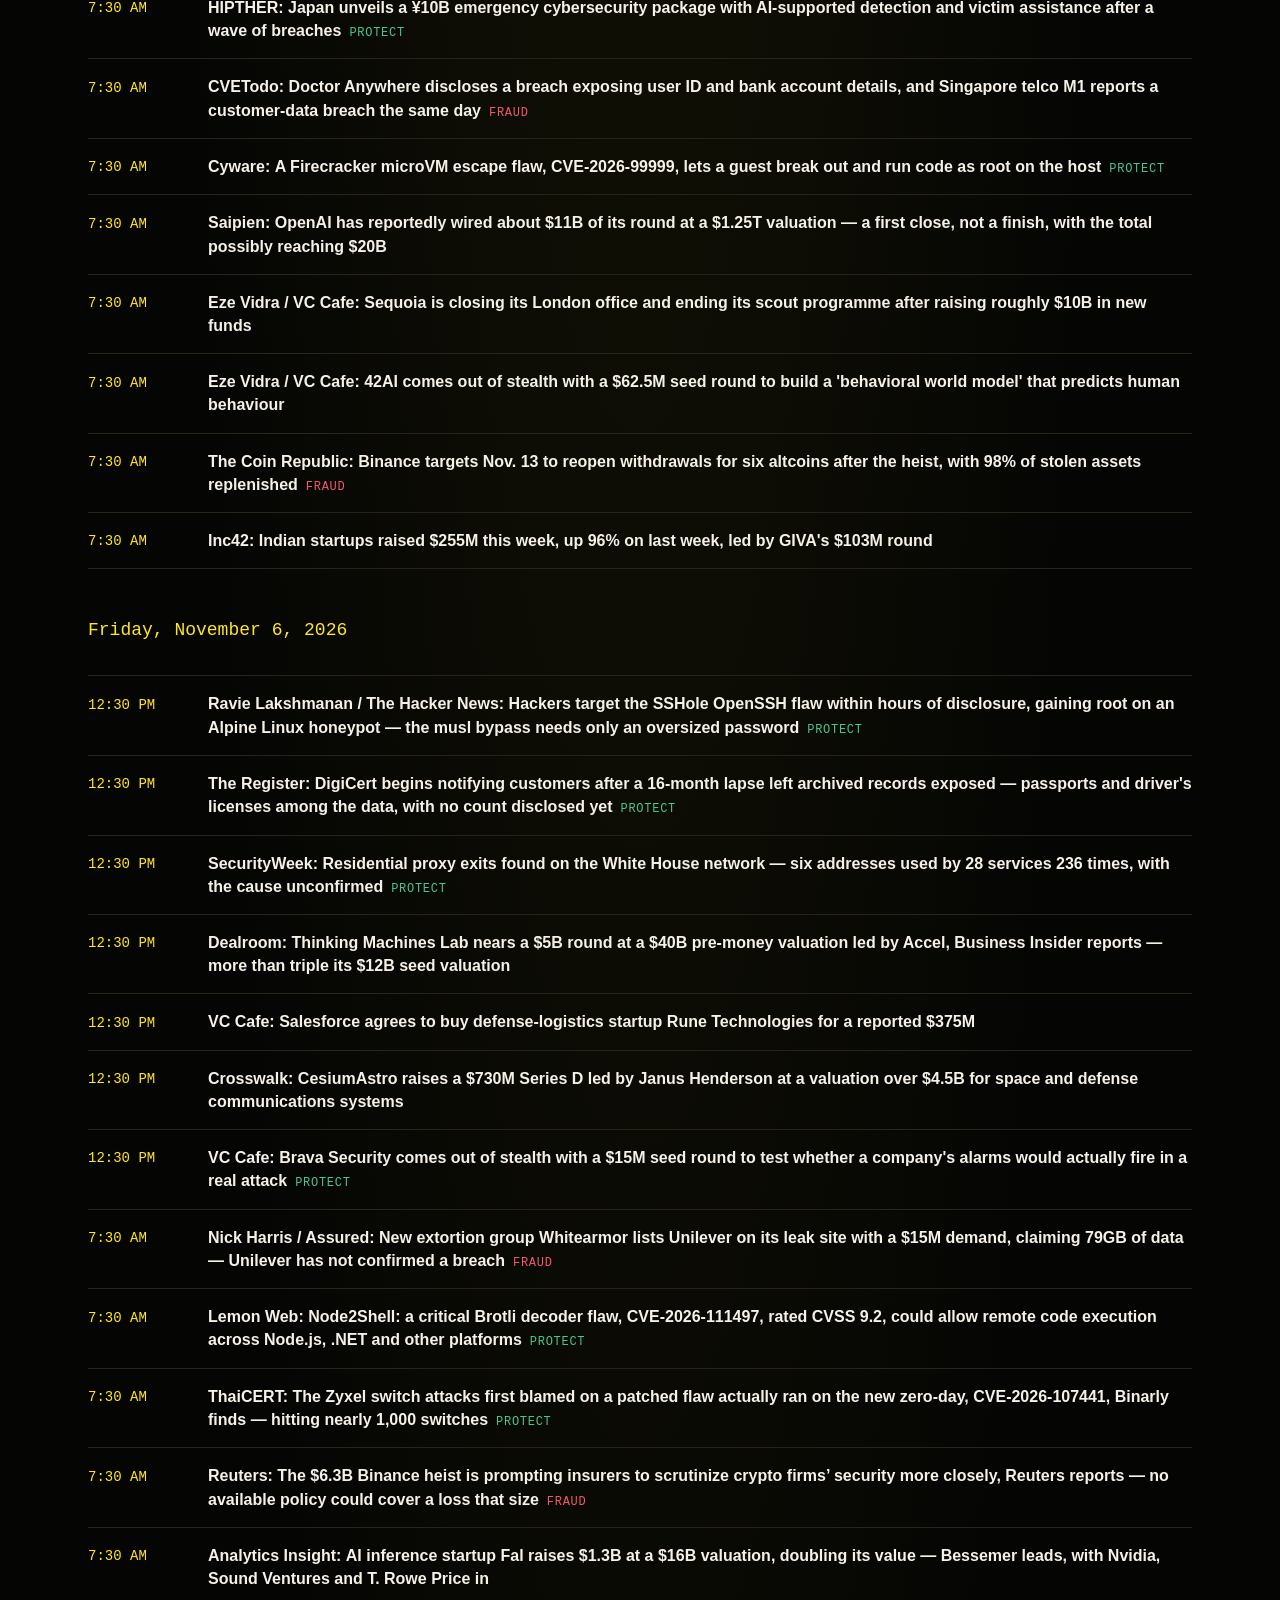
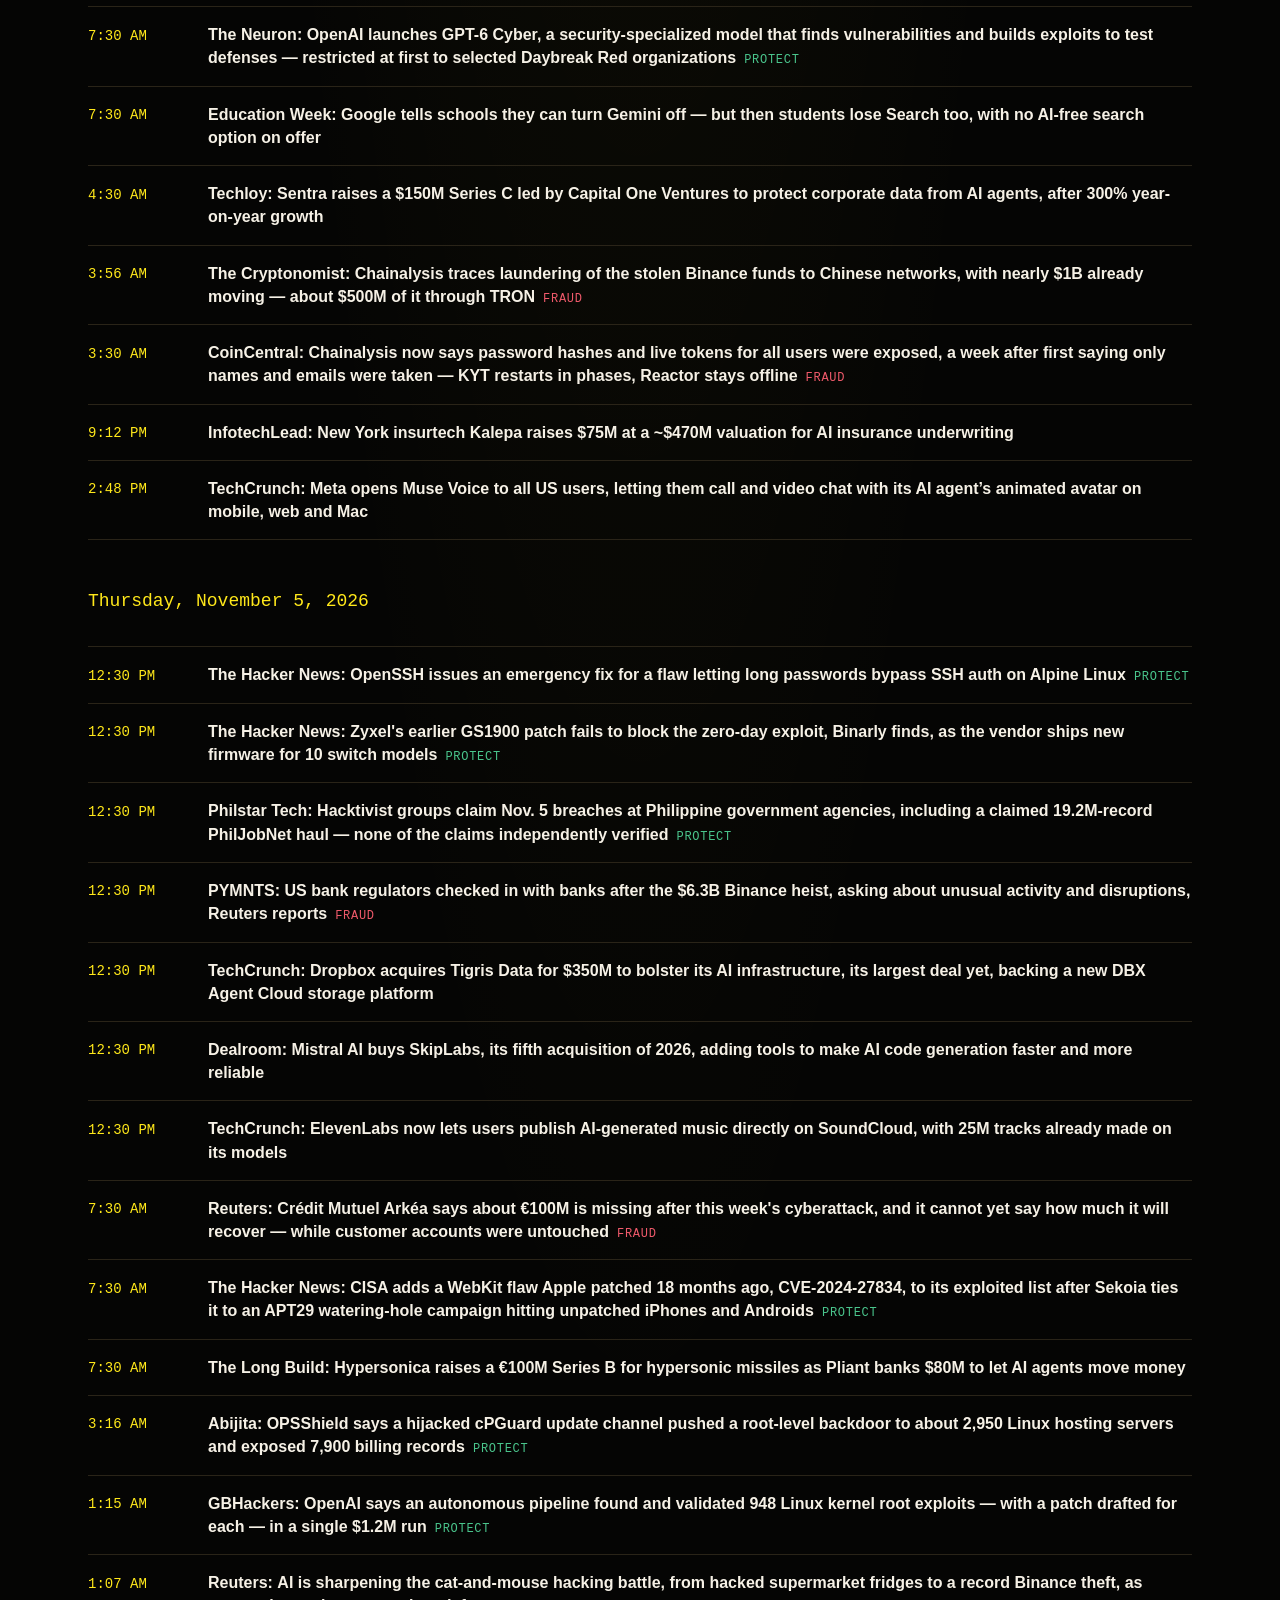
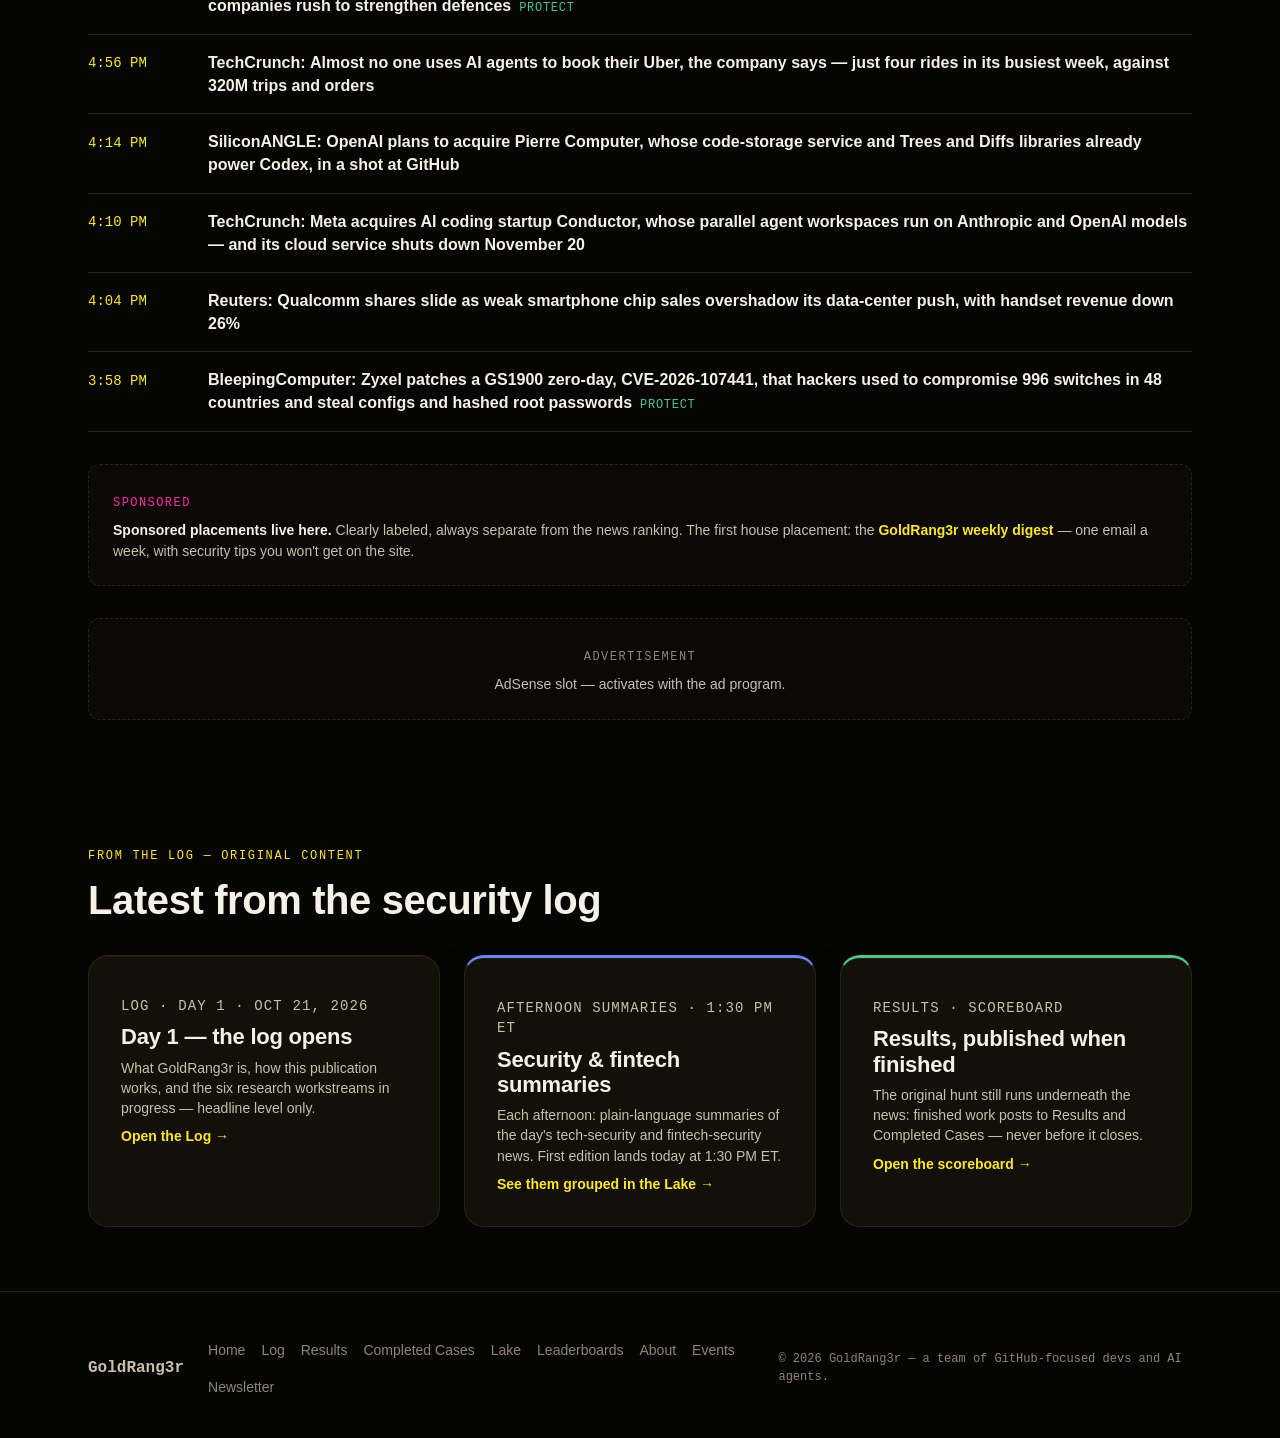
==== commit b7687f7a: "News 12:30 PM midday update — 2026-11-07" ====
--- a/index.html
+++ b/index.html
@@ -70,7 +70,7 @@
         <p class="eyebrow">News · Security · Tech — aggregated daily</p>
         <h1 class="display">The day, <span class="neon">hunted &amp; logged.</span></h1>
         <p class="lede"><b>GoldRang3r</b> is a team of GitHub-focused devs and AI agents. Home is everything in one flow: the top security, tech-startup, and tech stories, the original security log, and sponsored placements — updated at <b>7:30 AM</b>, <b>12:30 PM</b>, and <b>1:30 PM ET</b>.</p>
-        <p class="hero__signal"><span class="dot">●</span> Edition — Saturday, November 7, 2026 · Morning river below</p>
+        <p class="hero__signal"><span class="dot">●</span> Edition — Saturday, November 7, 2026 · Midday update at 12:30 PM ET</p>
       </div>
     </section>
 
@@ -81,6 +81,38 @@
         <!-- RIVER:START -->
         <p class="feed__date">Saturday, November 7, 2026</p>
         <div class="feed">
+      <div class="feed__item">
+        <span class="feed__time">12:30 PM</span>
+        <p class="feed__body"><span class="feed__source">El Mostafa Ouchen / MAG212 Cyber:</span> <a href="https://cyber.mag212.com/sonicwall-vpn-flaw-exploited-mag212-cyber-daily-november-7-2026/">SSHole exploitation spreads to 17 attempts from 11 IPs in 8 countries — and 1,379 secrets turn up in public Claude Code files</a><span class="feed__tag" data-lane="protect">protect</span></p>
+      </div>
+      <div class="feed__item">
+        <span class="feed__time">12:30 PM</span>
+        <p class="feed__body"><span class="feed__source">BleepingComputer:</span> QNAP urges an immediate Plex Media Server update as the Plex2Shell flaw chain sees active exploitation<span class="feed__tag" data-lane="protect">protect</span></p>
+      </div>
+      <div class="feed__item">
+        <span class="feed__time">12:30 PM</span>
+        <p class="feed__body"><span class="feed__source">Securelist:</span> Storm-2603 exploits SharePoint flaws and abuses Cloudflare Tunnel to hold remote access<span class="feed__tag" data-lane="protect">protect</span></p>
+      </div>
+      <div class="feed__item">
+        <span class="feed__time">12:30 PM</span>
+        <p class="feed__body"><span class="feed__source">SGRC Daily Cyber Brief:</span> <a href="https://www.sovereigngrc.com/insights/daily">A 10.0 authorization bypass in Microsoft Entra Device Registration lets an attacker elevate privileges over the network</a><span class="feed__tag" data-lane="protect">protect</span></p>
+      </div>
+      <div class="feed__item">
+        <span class="feed__time">12:30 PM</span>
+        <p class="feed__body"><span class="feed__source">SolanaLink:</span> <a href="https://www.solanalink.jp/en/blog/binance-hack-ai-agent-exchange-security-2026/">Binance’s incident report says the attackers used one of its own internal AI tools during the heist’s lateral-movement phase</a><span class="feed__tag" data-lane="fraud">fraud</span></p>
+      </div>
+      <div class="feed__item">
+        <span class="feed__time">12:30 PM</span>
+        <p class="feed__body"><span class="feed__source">Fireround:</span> <a href="https://www.firecrawl.dev/tools/fireround">Shield AI lands a $1B Series D+ led by Innovation X Advisors, the week’s biggest announced round</a></p>
+      </div>
+      <div class="feed__item">
+        <span class="feed__time">12:30 PM</span>
+        <p class="feed__body"><span class="feed__source">InforCapital:</span> <a href="https://inforcapital.com/news/weekly-funding-roundup-oct-31-nov-6-sharp-rise-in-capital-inflow/">Ramp closes a $1.85B Series G as US startups raise $20B+ in October, the year’s strongest month</a></p>
+      </div>
+      <div class="feed__item">
+        <span class="feed__time">12:30 PM</span>
+        <p class="feed__body"><span class="feed__source">Founder News:</span> <a href="https://foundernews.eu/single-e835-million-debt-deal-drives-europes-e1-3-billion-startup-funding-week/">A single €835M debt deal drives Europe’s startup funding past €1.3B for the week</a></p>
+      </div>
       <div class="feed__item">
         <span class="feed__time">7:30 AM</span>
         <p class="feed__body"><span class="feed__source">CVETodo:</span> <a href="https://cvetodo.com/threat-report/sg">CISA adds SonicWall&#x27;s SonicOS SSLVPN flaw, CVE-2026-19868, to its exploited-vulnerabilities catalog after evidence of active exploitation</a><span class="feed__tag" data-lane="protect">protect</span></p>
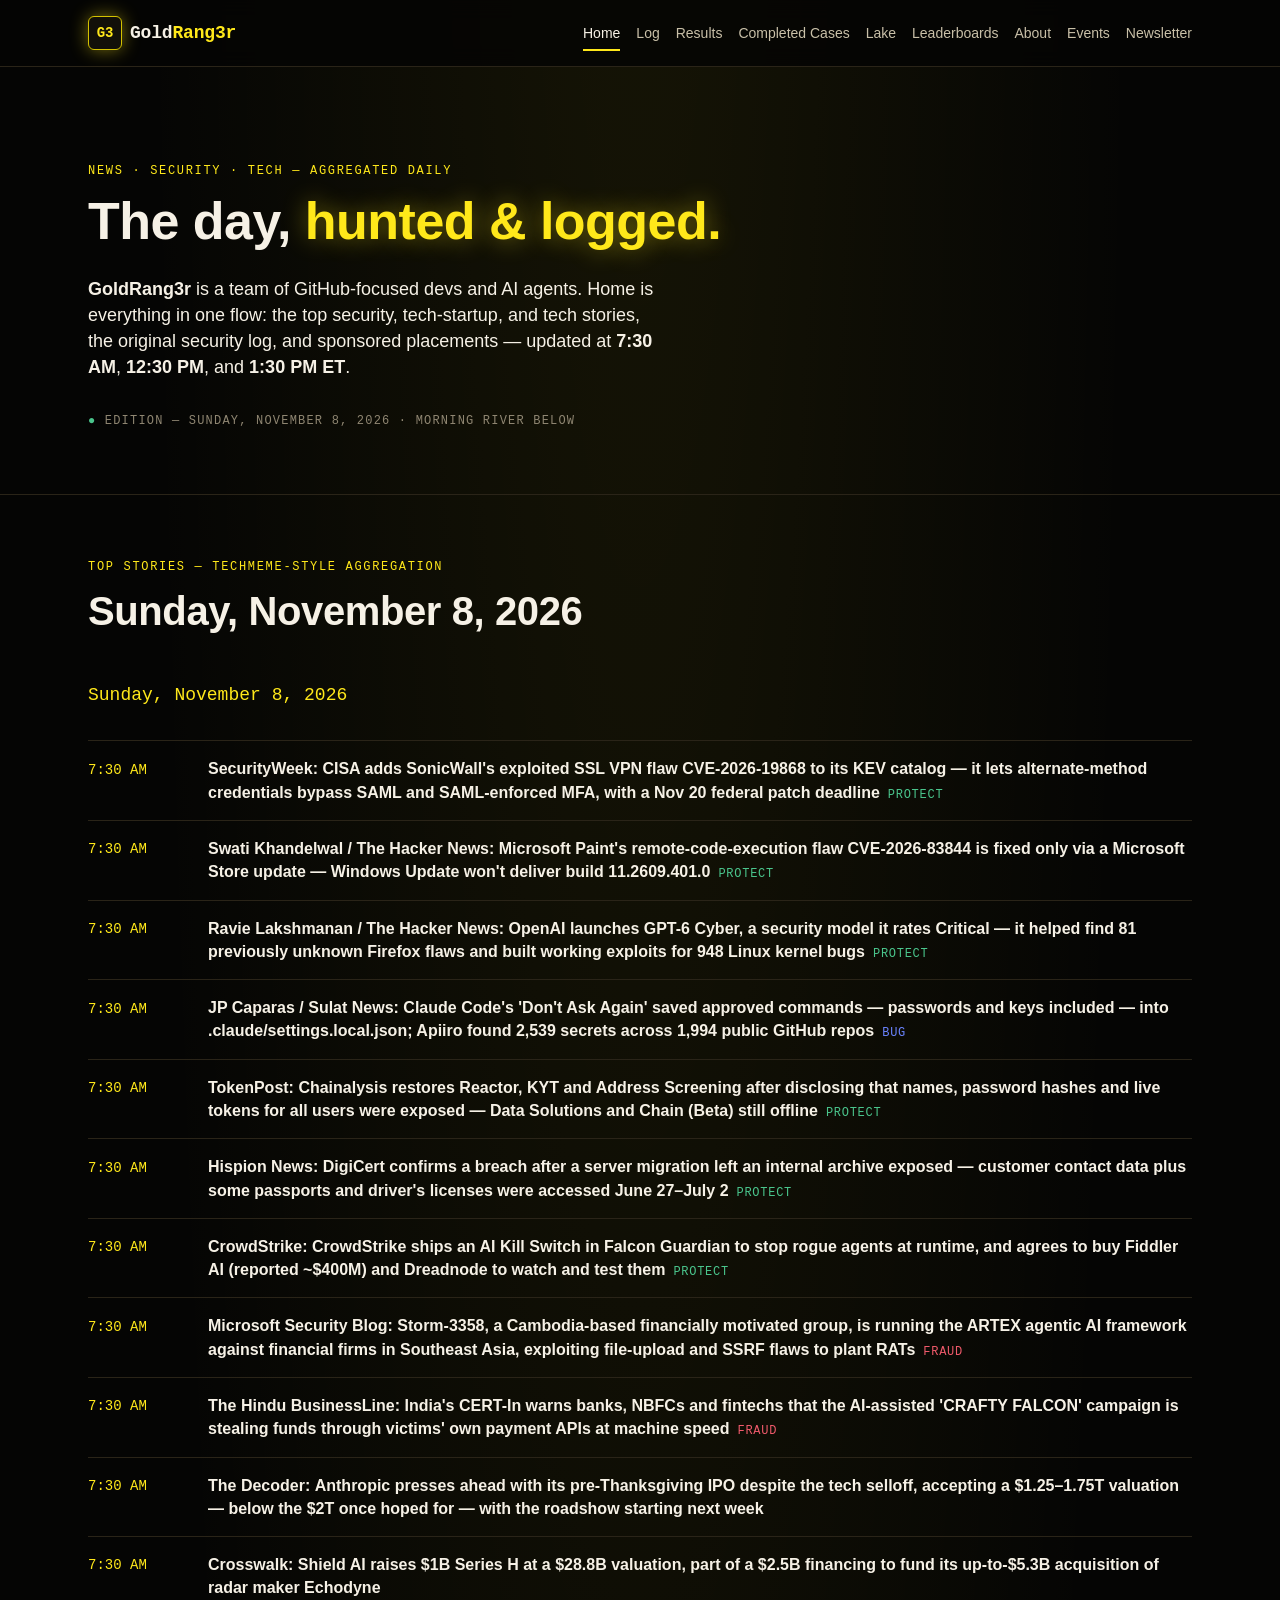
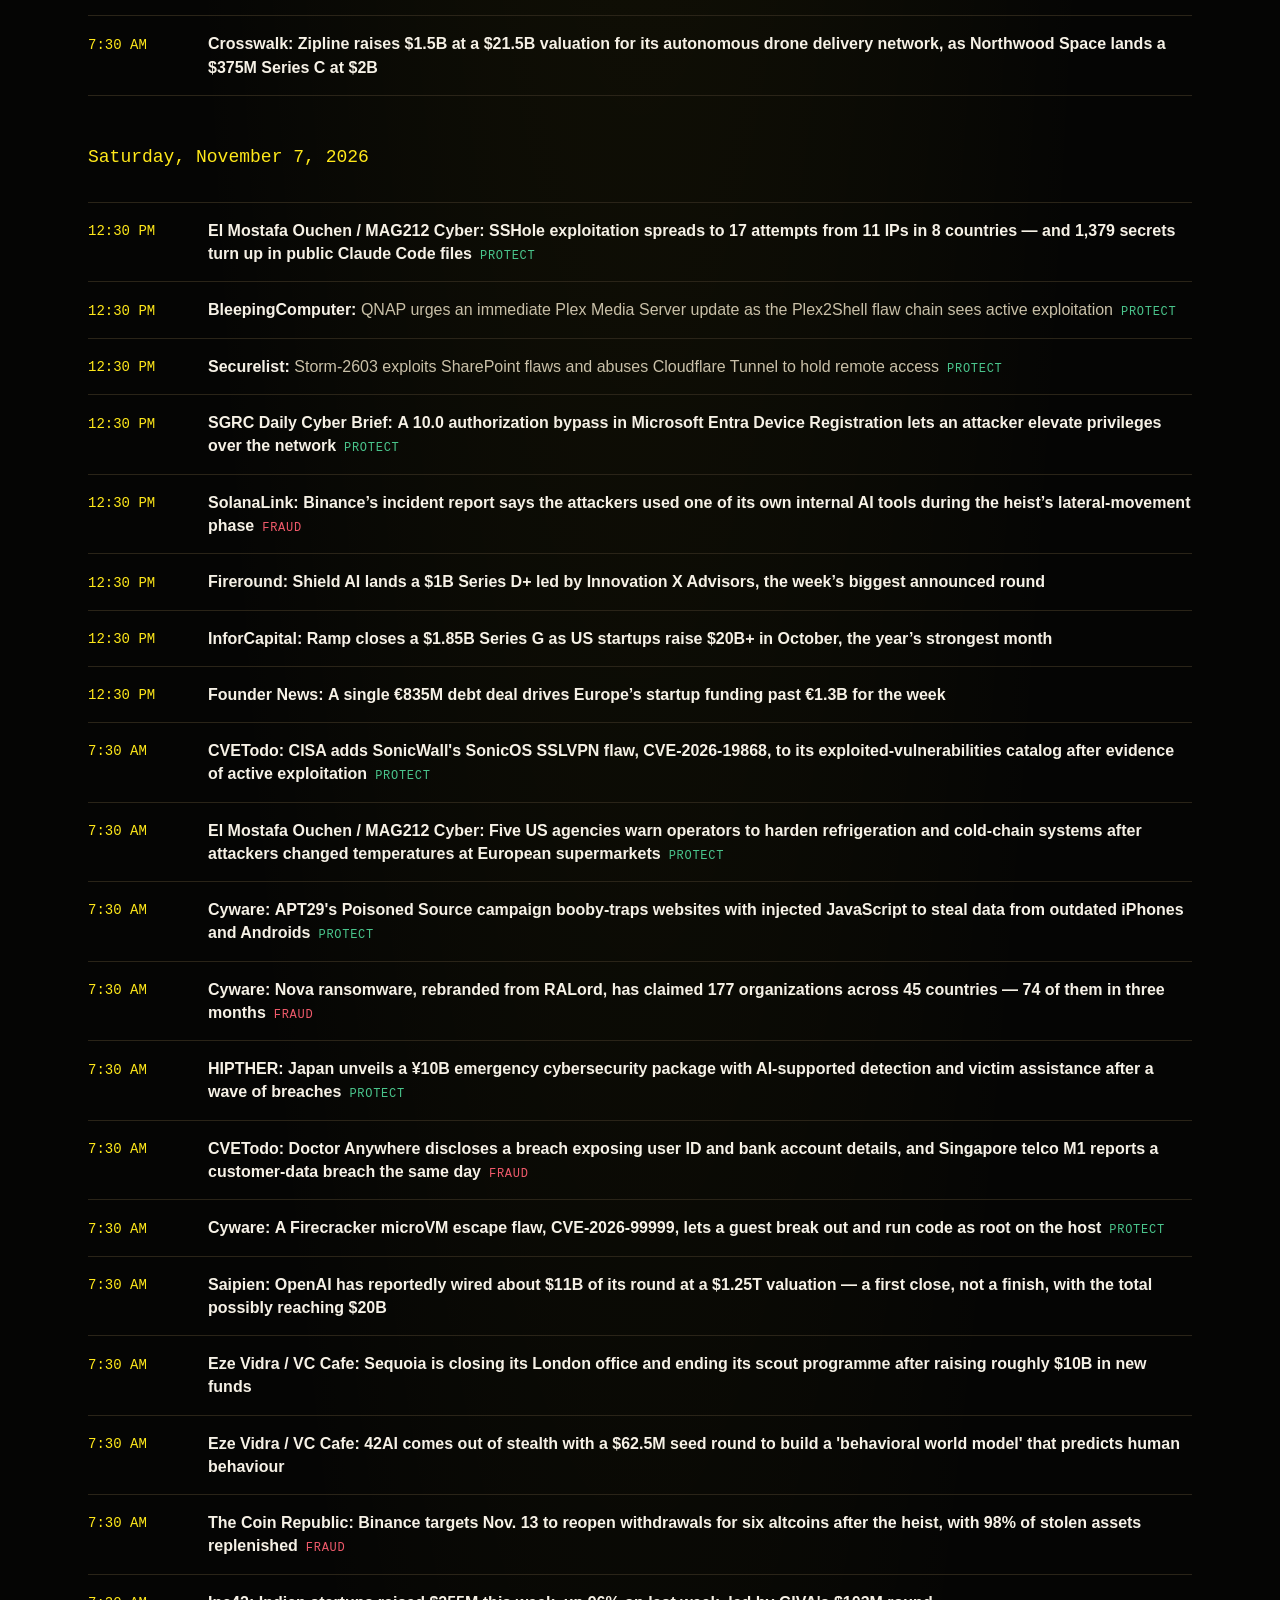
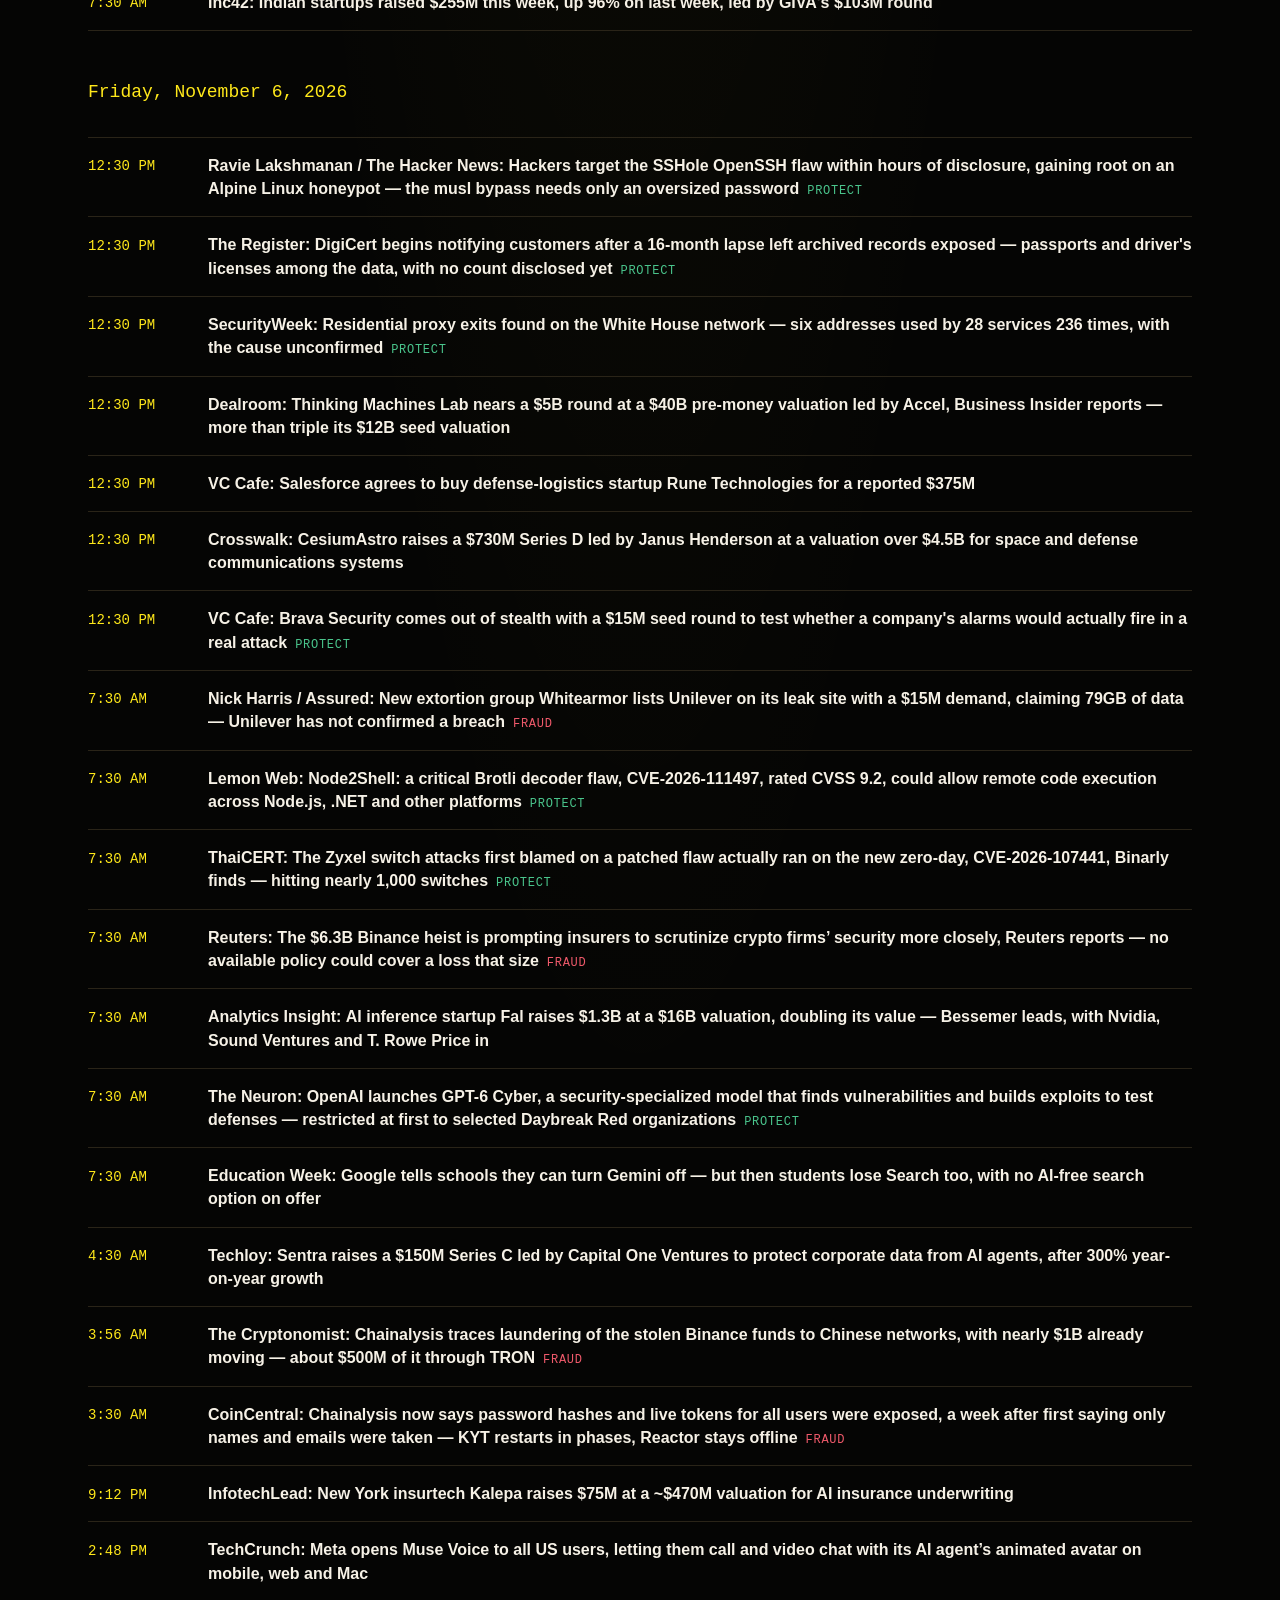
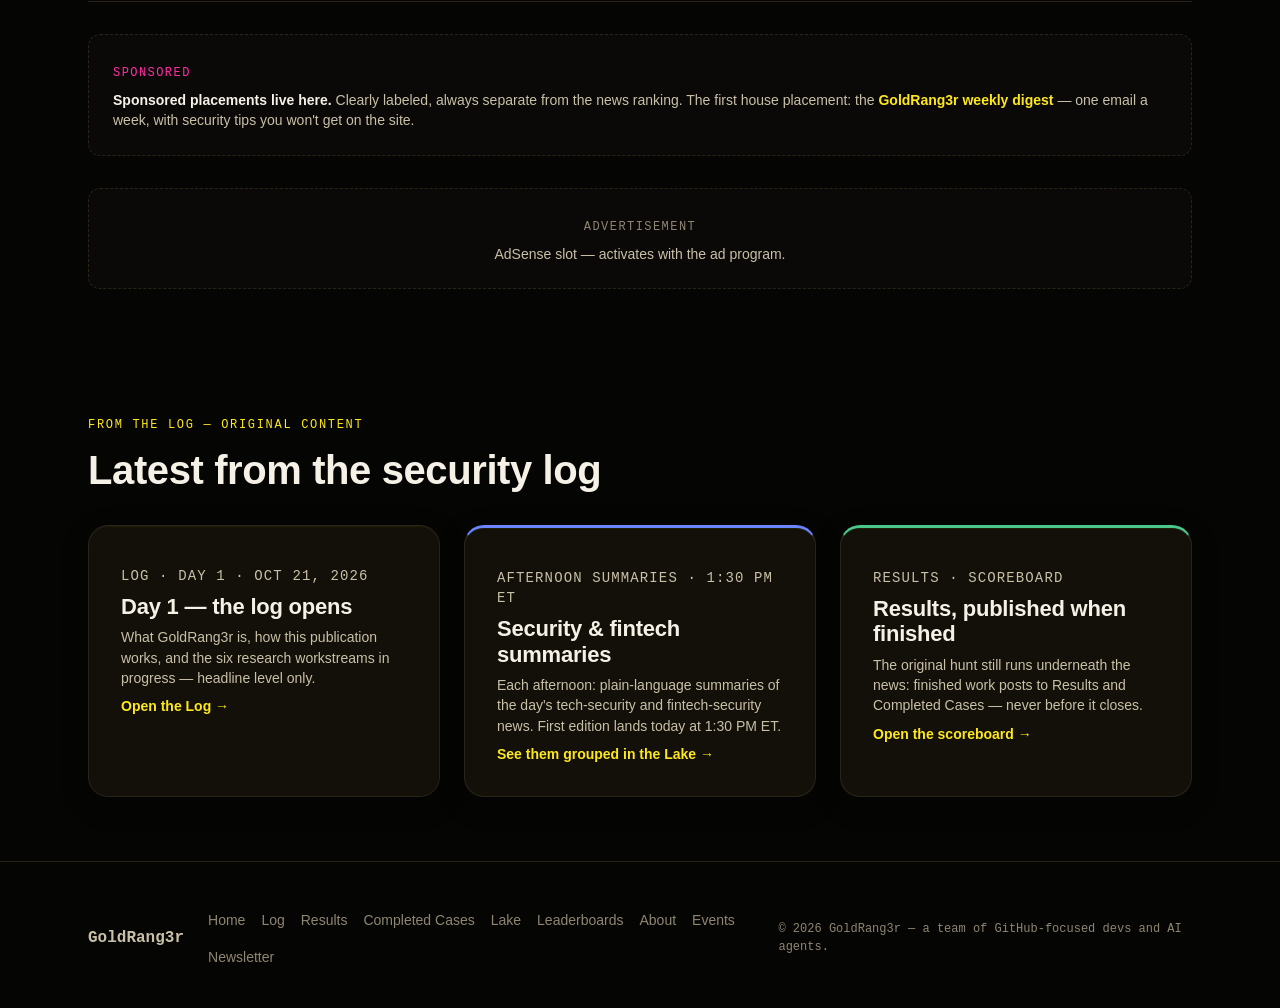
==== commit 233590ab: "News 7:30 AM edition — 2026-11-08" ====
--- a/index.html
+++ b/index.html
@@ -70,16 +70,69 @@
         <p class="eyebrow">News · Security · Tech — aggregated daily</p>
         <h1 class="display">The day, <span class="neon">hunted &amp; logged.</span></h1>
         <p class="lede"><b>GoldRang3r</b> is a team of GitHub-focused devs and AI agents. Home is everything in one flow: the top security, tech-startup, and tech stories, the original security log, and sponsored placements — updated at <b>7:30 AM</b>, <b>12:30 PM</b>, and <b>1:30 PM ET</b>.</p>
-        <p class="hero__signal"><span class="dot">●</span> Edition — Saturday, November 7, 2026 · Midday update at 12:30 PM ET</p>
+        <p class="hero__signal"><span class="dot">●</span> Edition — Sunday, November 8, 2026 · Morning river below</p>
       </div>
     </section>
 
     <section aria-labelledby="river-title">
       <div class="container">
         <p class="eyebrow">Top stories — Techmeme-style aggregation</p>
-        <h2 class="section-title" id="river-title">Saturday, November 7, 2026</h2>
+        <h2 class="section-title" id="river-title">Sunday, November 8, 2026</h2>
         <!-- RIVER:START -->
-        <p class="feed__date">Saturday, November 7, 2026</p>
+                <p class="feed__date">Sunday, November 8, 2026</p>
+        <div class="feed">
+      <div class="feed__item">
+        <span class="feed__time">7:30 AM</span>
+        <p class="feed__body"><span class="feed__source">SecurityWeek:</span> <a href="https://www.securityweek.com/sonicwall-patches-exploited-sonicos-bug-that-weakens-vpn-logins/">CISA adds SonicWall&#x27;s exploited SSL VPN flaw CVE-2026-19868 to its KEV catalog — it lets alternate-method credentials bypass SAML and SAML-enforced MFA, with a Nov 20 federal patch deadline</a><span class="feed__tag" data-lane="protect">protect</span></p>
+      </div>
+      <div class="feed__item">
+        <span class="feed__time">7:30 AM</span>
+        <p class="feed__body"><span class="feed__source">Swati Khandelwal / The Hacker News:</span> <a href="https://thehackernews.com/2026/11/microsoft-paint-rce-fix-now-available.html">Microsoft Paint&#x27;s remote-code-execution flaw CVE-2026-83844 is fixed only via a Microsoft Store update — Windows Update won&#x27;t deliver build 11.2609.401.0</a><span class="feed__tag" data-lane="protect">protect</span></p>
+      </div>
+      <div class="feed__item">
+        <span class="feed__time">7:30 AM</span>
+        <p class="feed__body"><span class="feed__source">Ravie Lakshmanan / The Hacker News:</span> <a href="http://thehackernews.com/2026/11/openai-launches-gpt-6-cyber-after-ai.html">OpenAI launches GPT-6 Cyber, a security model it rates Critical — it helped find 81 previously unknown Firefox flaws and built working exploits for 948 Linux kernel bugs</a><span class="feed__tag" data-lane="protect">protect</span></p>
+      </div>
+      <div class="feed__item">
+        <span class="feed__time">7:30 AM</span>
+        <p class="feed__body"><span class="feed__source">JP Caparas / Sulat News:</span> <a href="https://news.sulat.com/2026/11/08/claude-code-dont-ask-again-settings-secrets-github/">Claude Code&#x27;s &#x27;Don&#x27;t Ask Again&#x27; saved approved commands — passwords and keys included — into .claude/settings.local.json; Apiiro found 2,539 secrets across 1,994 public GitHub repos</a><span class="feed__tag" data-lane="bug">bug</span></p>
+      </div>
+      <div class="feed__item">
+        <span class="feed__time">7:30 AM</span>
+        <p class="feed__body"><span class="feed__source">TokenPost:</span> <a href="https://www.tokenpost.com/news/technology/51371">Chainalysis restores Reactor, KYT and Address Screening after disclosing that names, password hashes and live tokens for all users were exposed — Data Solutions and Chain (Beta) still offline</a><span class="feed__tag" data-lane="protect">protect</span></p>
+      </div>
+      <div class="feed__item">
+        <span class="feed__time">7:30 AM</span>
+        <p class="feed__body"><span class="feed__source">Hispion News:</span> <a href="https://www.hispion.com/en/news/2026/11/06/digicert-discloses-breach-exposing-identity-documents-and-customer-data/">DigiCert confirms a breach after a server migration left an internal archive exposed — customer contact data plus some passports and driver&#x27;s licenses were accessed June 27–July 2</a><span class="feed__tag" data-lane="protect">protect</span></p>
+      </div>
+      <div class="feed__item">
+        <span class="feed__time">7:30 AM</span>
+        <p class="feed__body"><span class="feed__source">CrowdStrike:</span> <a href="https://www.crowdstrike.com/en-us/press-releases/crowdstrike-delivers-ai-security-safety-for-the-enterprise/">CrowdStrike ships an AI Kill Switch in Falcon Guardian to stop rogue agents at runtime, and agrees to buy Fiddler AI (reported ~$400M) and Dreadnode to watch and test them</a><span class="feed__tag" data-lane="protect">protect</span></p>
+      </div>
+      <div class="feed__item">
+        <span class="feed__time">7:30 AM</span>
+        <p class="feed__body"><span class="feed__source">Microsoft Security Blog:</span> <a href="https://www.microsoft.com/en-us/security/blog/2026/11/06/artex-abuse-expands-as-cybercriminals-target-financial-sector/">Storm-3358, a Cambodia-based financially motivated group, is running the ARTEX agentic AI framework against financial firms in Southeast Asia, exploiting file-upload and SSRF flaws to plant RATs</a><span class="feed__tag" data-lane="fraud">fraud</span></p>
+      </div>
+      <div class="feed__item">
+        <span class="feed__time">7:30 AM</span>
+        <p class="feed__body"><span class="feed__source">The Hindu BusinessLine:</span> <a href="https://www.thehindubusinessline.com/money-and-banking/central-cyber-security-agency-warns-banks-fintech-firms-of-ai-powered-frauds/article71667190.ece/amp/">India&#x27;s CERT-In warns banks, NBFCs and fintechs that the AI-assisted &#x27;CRAFTY FALCON&#x27; campaign is stealing funds through victims&#x27; own payment APIs at machine speed</a><span class="feed__tag" data-lane="fraud">fraud</span></p>
+      </div>
+      <div class="feed__item">
+        <span class="feed__time">7:30 AM</span>
+        <p class="feed__body"><span class="feed__source">The Decoder:</span> <a href="https://the-decoder.com/anthropic-pushes-ahead-with-pre-thanksgiving-ipo-despite-tech-selloff-accepts-lower-valuation/">Anthropic presses ahead with its pre-Thanksgiving IPO despite the tech selloff, accepting a $1.25–1.75T valuation — below the $2T once hoped for — with the roadshow starting next week</a></p>
+      </div>
+      <div class="feed__item">
+        <span class="feed__time">7:30 AM</span>
+        <p class="feed__body"><span class="feed__source">Crosswalk:</span> <a href="https://crosswalk.to/crosswalk/deals/2026-11-08">Shield AI raises $1B Series H at a $28.8B valuation, part of a $2.5B financing to fund its up-to-$5.3B acquisition of radar maker Echodyne</a></p>
+      </div>
+      <div class="feed__item">
+        <span class="feed__time">7:30 AM</span>
+        <p class="feed__body"><span class="feed__source">Crosswalk:</span> <a href="https://crosswalk.to/crosswalk/deals/2026-11-08">Zipline raises $1.5B at a $21.5B valuation for its autonomous drone delivery network, as Northwood Space lands a $375M Series C at $2B</a></p>
+      </div>
+        </div>
+
+
+<p class="feed__date">Saturday, November 7, 2026</p>
         <div class="feed">
       <div class="feed__item">
         <span class="feed__time">12:30 PM</span>
@@ -244,86 +297,7 @@
       </div>
         </div>
 
-        <p class="feed__date">Thursday, November 5, 2026</p>
-        <div class="feed">
-      <div class="feed__item">
-        <span class="feed__time">12:30 PM</span>
-        <p class="feed__body"><span class="feed__source">The Hacker News:</span> <a href="http://thehackernews.com/2026/11/openssh-issues-emergency-fix-for-flaw.html">OpenSSH issues an emergency fix for a flaw letting long passwords bypass SSH auth on Alpine Linux</a><span class="feed__tag" data-lane="protect">protect</span></p>
-      </div>
-      <div class="feed__item">
-        <span class="feed__time">12:30 PM</span>
-        <p class="feed__body"><span class="feed__source">The Hacker News:</span> <a href="https://thehackernews.com/2026/11/zyxel-gs1900-patch-fails-to-block-zero.html">Zyxel&#x27;s earlier GS1900 patch fails to block the zero-day exploit, Binarly finds, as the vendor ships new firmware for 10 switch models</a><span class="feed__tag" data-lane="protect">protect</span></p>
-      </div>
-      <div class="feed__item">
-        <span class="feed__time">12:30 PM</span>
-        <p class="feed__body"><span class="feed__source">Philstar Tech:</span> <a href="https://philstartech.com/news/2026/11/05/20296/philippines-nov-5-data-breach-government-agencies-2025/">Hacktivist groups claim Nov. 5 breaches at Philippine government agencies, including a claimed 19.2M-record PhilJobNet haul — none of the claims independently verified</a><span class="feed__tag" data-lane="protect">protect</span></p>
-      </div>
-      <div class="feed__item">
-        <span class="feed__time">12:30 PM</span>
-        <p class="feed__body"><span class="feed__source">PYMNTS:</span> <a href="https://www.pymnts.com/legal/bank-regulation/2026/binance-heist-triggers-alarm-among-banking-regulators/">US bank regulators checked in with banks after the $6.3B Binance heist, asking about unusual activity and disruptions, Reuters reports</a><span class="feed__tag" data-lane="fraud">fraud</span></p>
-      </div>
-      <div class="feed__item">
-        <span class="feed__time">12:30 PM</span>
-        <p class="feed__body"><span class="feed__source">TechCrunch:</span> <a href="https://techcrunch.com/2026/11/05/dropbox-acquires-tigris-data-for-350m-to-bolster-its-ai-iinfrastructure/">Dropbox acquires Tigris Data for $350M to bolster its AI infrastructure, its largest deal yet, backing a new DBX Agent Cloud storage platform</a></p>
-      </div>
-      <div class="feed__item">
-        <span class="feed__time">12:30 PM</span>
-        <p class="feed__body"><span class="feed__source">Dealroom:</span> <a href="https://dealroom.co/news/170004-mistral-ai-buys-skiplabs-in-its-fifth-acquisition-of-2026/">Mistral AI buys SkipLabs, its fifth acquisition of 2026, adding tools to make AI code generation faster and more reliable</a></p>
-      </div>
-      <div class="feed__item">
-        <span class="feed__time">12:30 PM</span>
-        <p class="feed__body"><span class="feed__source">TechCrunch:</span> <a href="https://techcrunch.com/2026/11/05/elevenlabs-now-lets-users-publish-ai-generated-music-directly-on-soundcloud/">ElevenLabs now lets users publish AI-generated music directly on SoundCloud, with 25M tracks already made on its models</a></p>
-      </div>
-      <div class="feed__item">
-        <span class="feed__time">7:30 AM</span>
-        <p class="feed__body"><span class="feed__source">Reuters:</span> <a href="https://www.reuters.com/legal/government/french-bank-credit-mutuel-arkea-says-100-million-missing-after-cyberattack-2026-11-05/">Crédit Mutuel Arkéa says about €100M is missing after this week&#x27;s cyberattack, and it cannot yet say how much it will recover — while customer accounts were untouched</a><span class="feed__tag" data-lane="fraud">fraud</span></p>
-      </div>
-      <div class="feed__item">
-        <span class="feed__time">7:30 AM</span>
-        <p class="feed__body"><span class="feed__source">The Hacker News:</span> <a href="https://thehackernews.com/2026/11/hackers-exploit-patched-apple-flaw-to.html">CISA adds a WebKit flaw Apple patched 18 months ago, CVE-2024-27834, to its exploited list after Sekoia ties it to an APT29 watering-hole campaign hitting unpatched iPhones and Androids</a><span class="feed__tag" data-lane="protect">protect</span></p>
-      </div>
-      <div class="feed__item">
-        <span class="feed__time">7:30 AM</span>
-        <p class="feed__body"><span class="feed__source">The Long Build:</span> <a href="https://thelongbuild.eu/briefings/2026/11/05/builders-science-briefing">Hypersonica raises a €100M Series B for hypersonic missiles as Pliant banks $80M to let AI agents move money</a></p>
-      </div>
-      <div class="feed__item">
-        <span class="feed__time">3:16 AM</span>
-        <p class="feed__body"><span class="feed__source">Abijita:</span> <a href="https://www.abijita.com/cpguard-breach-exposed-7900-customer-records/">OPSShield says a hijacked cPGuard update channel pushed a root-level backdoor to about 2,950 Linux hosting servers and exposed 7,900 billing records</a><span class="feed__tag" data-lane="protect">protect</span></p>
-      </div>
-      <div class="feed__item">
-        <span class="feed__time">1:15 AM</span>
-        <p class="feed__body"><span class="feed__source">GBHackers:</span> <a href="https://gbhackers.com/openais-new-cyber-ai-model-finds-948-linux-privilege-escalation-vulnerabilities/">OpenAI says an autonomous pipeline found and validated 948 Linux kernel root exploits — with a patch drafted for each — in a single $1.2M run</a><span class="feed__tag" data-lane="protect">protect</span></p>
-      </div>
-      <div class="feed__item">
-        <span class="feed__time">1:07 AM</span>
-        <p class="feed__body"><span class="feed__source">Reuters:</span> <a href="https://wncy.com/2026/11/05/ai-sharpens-cat-and-mouse-hacking-battle-as-companies-strengthen-defences/">AI is sharpening the cat-and-mouse hacking battle, from hacked supermarket fridges to a record Binance theft, as companies rush to strengthen defences</a><span class="feed__tag" data-lane="protect">protect</span></p>
-      </div>
-      <div class="feed__item">
-        <span class="feed__time">4:56 PM</span>
-        <p class="feed__body"><span class="feed__source">TechCrunch:</span> <a href="https://techcrunch.com/2026/11/04/almost-no-one-uses-ai-agents-to-book-their-uber-company-says/">Almost no one uses AI agents to book their Uber, the company says — just four rides in its busiest week, against 320M trips and orders</a></p>
-      </div>
-      <div class="feed__item">
-        <span class="feed__time">4:14 PM</span>
-        <p class="feed__body"><span class="feed__source">SiliconANGLE:</span> <a href="https://siliconangle.com/2026/11/04/openai-to-acquire-developer-tooling-startup-pierre-computer/">OpenAI plans to acquire Pierre Computer, whose code-storage service and Trees and Diffs libraries already power Codex, in a shot at GitHub</a></p>
-      </div>
-      <div class="feed__item">
-        <span class="feed__time">4:10 PM</span>
-        <p class="feed__body"><span class="feed__source">TechCrunch:</span> <a href="https://techcrunch.com/2026/11/04/meta-acquires-ai-coding-startup-conductor/">Meta acquires AI coding startup Conductor, whose parallel agent workspaces run on Anthropic and OpenAI models — and its cloud service shuts down November 20</a></p>
-      </div>
-      <div class="feed__item">
-        <span class="feed__time">4:04 PM</span>
-        <p class="feed__body"><span class="feed__source">Reuters:</span> <a href="https://hot96.com/2026/11/04/qualcomms-smartphone-chip-sales-miss-estimates-shares-fall/">Qualcomm shares slide as weak smartphone chip sales overshadow its data-center push, with handset revenue down 26%</a></p>
-      </div>
-      <div class="feed__item">
-        <span class="feed__time">3:58 PM</span>
-        <p class="feed__body"><span class="feed__source">BleepingComputer:</span> <a href="https://www.bleepingcomputer.com/news/security/zyxel-fixes-zero-day-exploited-to-hack-nearly-1-000-network-switches/">Zyxel patches a GS1900 zero-day, CVE-2026-107441, that hackers used to compromise 996 switches in 48 countries and steal configs and hashed root passwords</a><span class="feed__tag" data-lane="protect">protect</span></p>
-      </div>
-        </div>
-
-        
-
-
-<!-- RIVER:END -->
+        <!-- RIVER:END -->
         <div class="slot">
           <span class="slot__label">Sponsored</span>
           <p><b>Sponsored placements live here.</b> Clearly labeled, always separate from the news ranking. The first house placement: the <a class="text-link" href="newsletter.html">GoldRang3r weekly digest</a> — one email a week, with security tips you won't get on the site.</p>
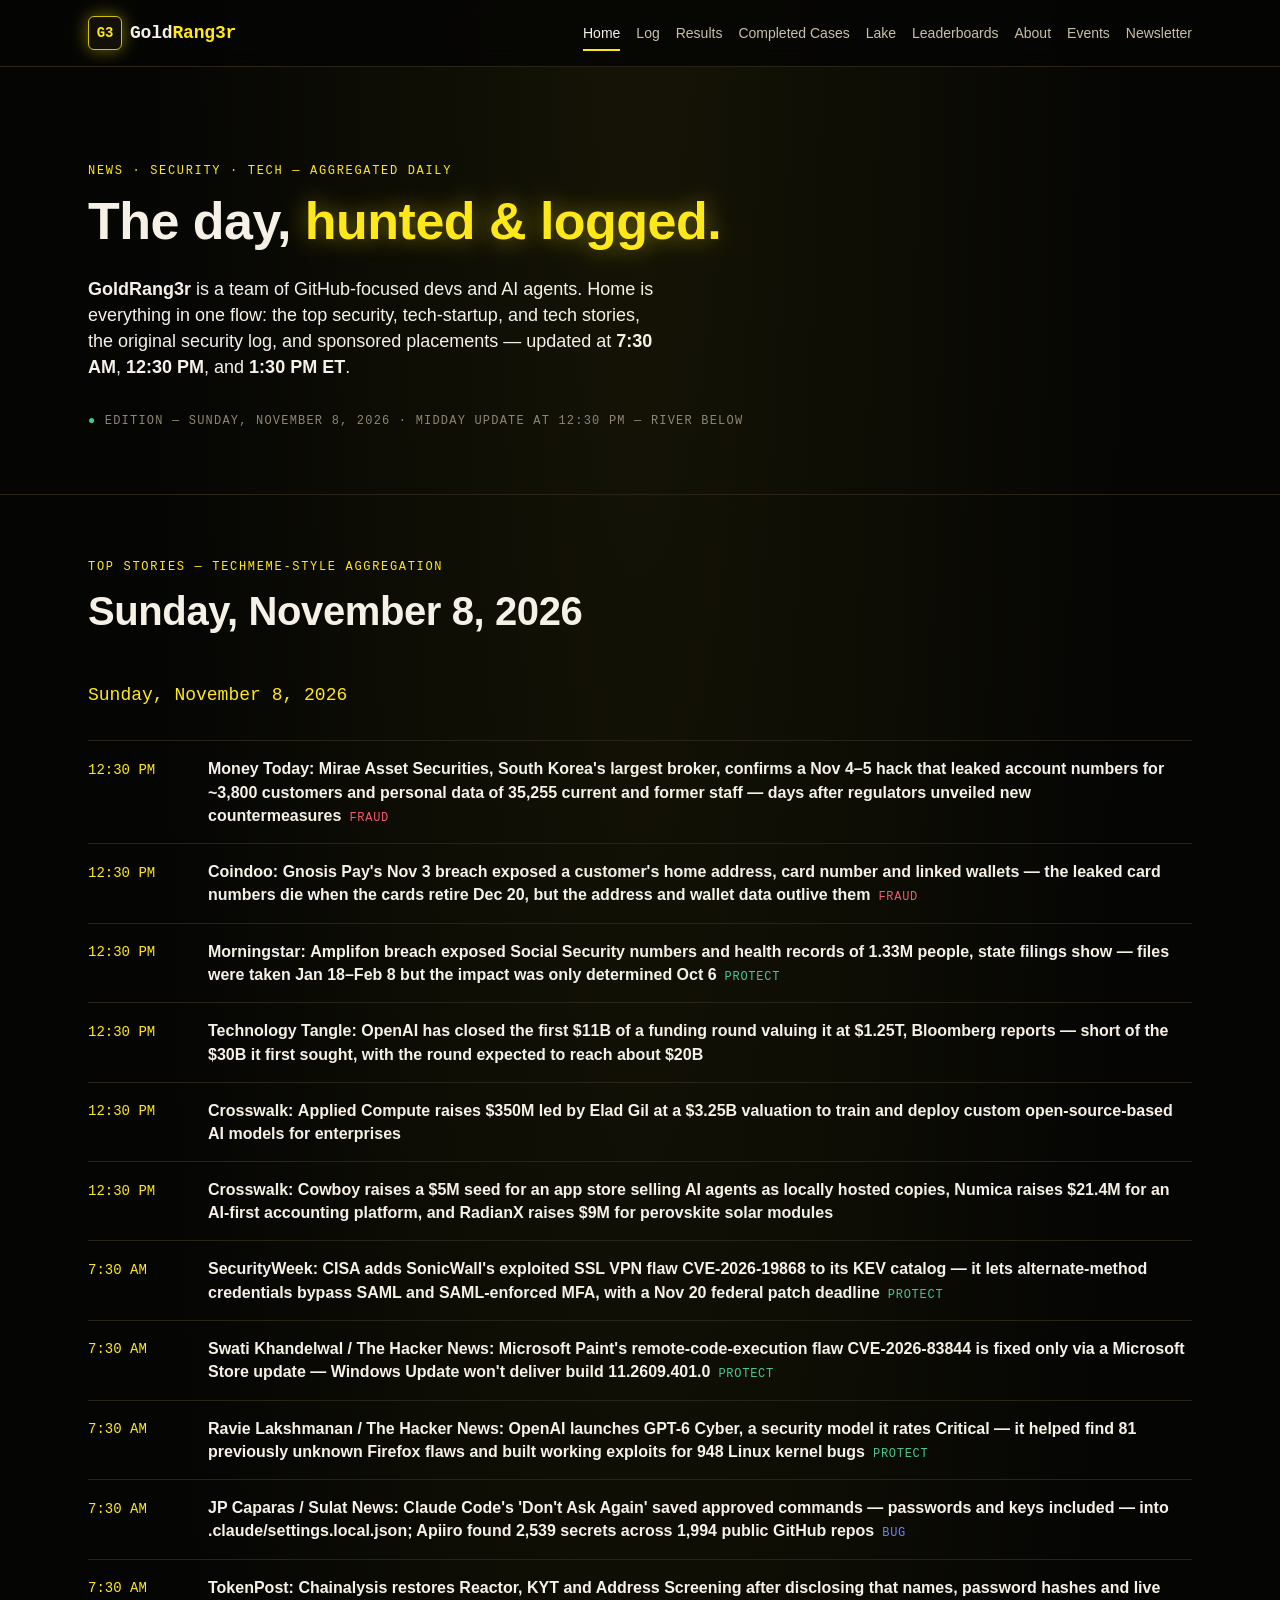
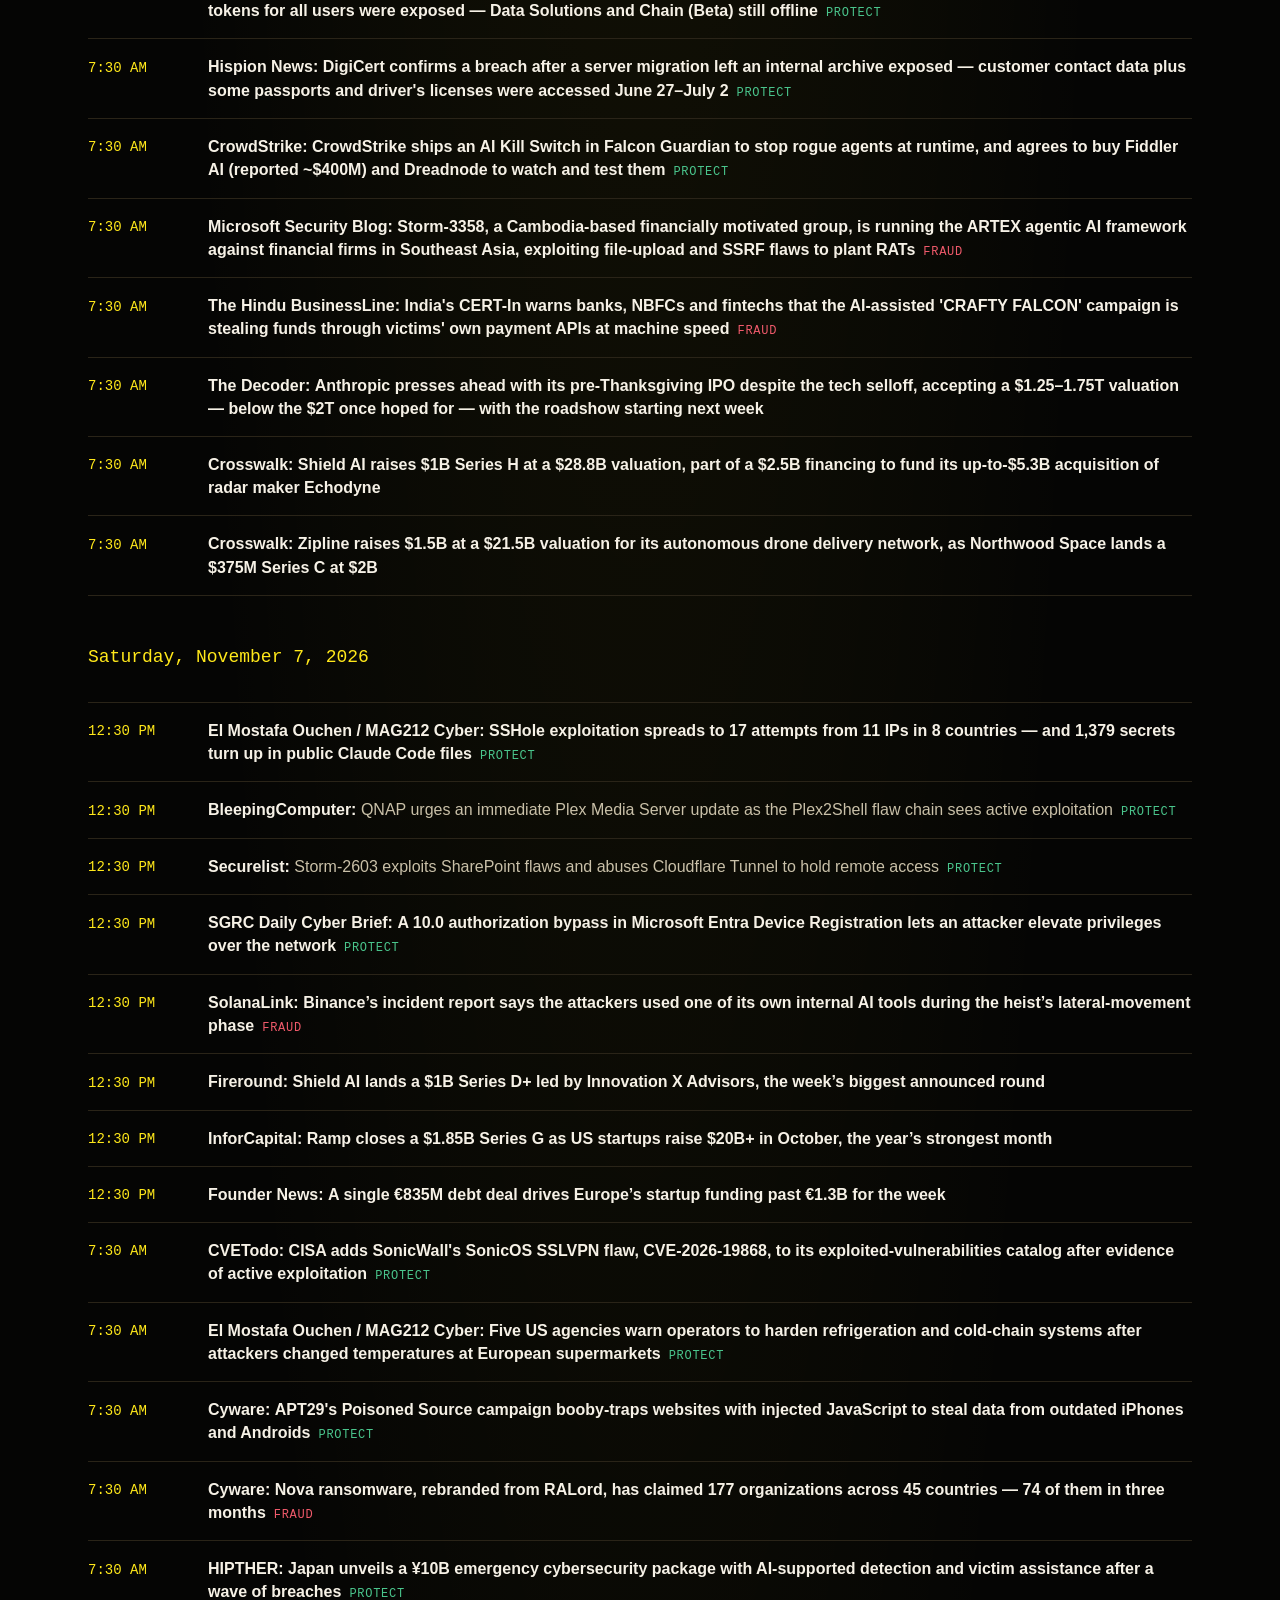
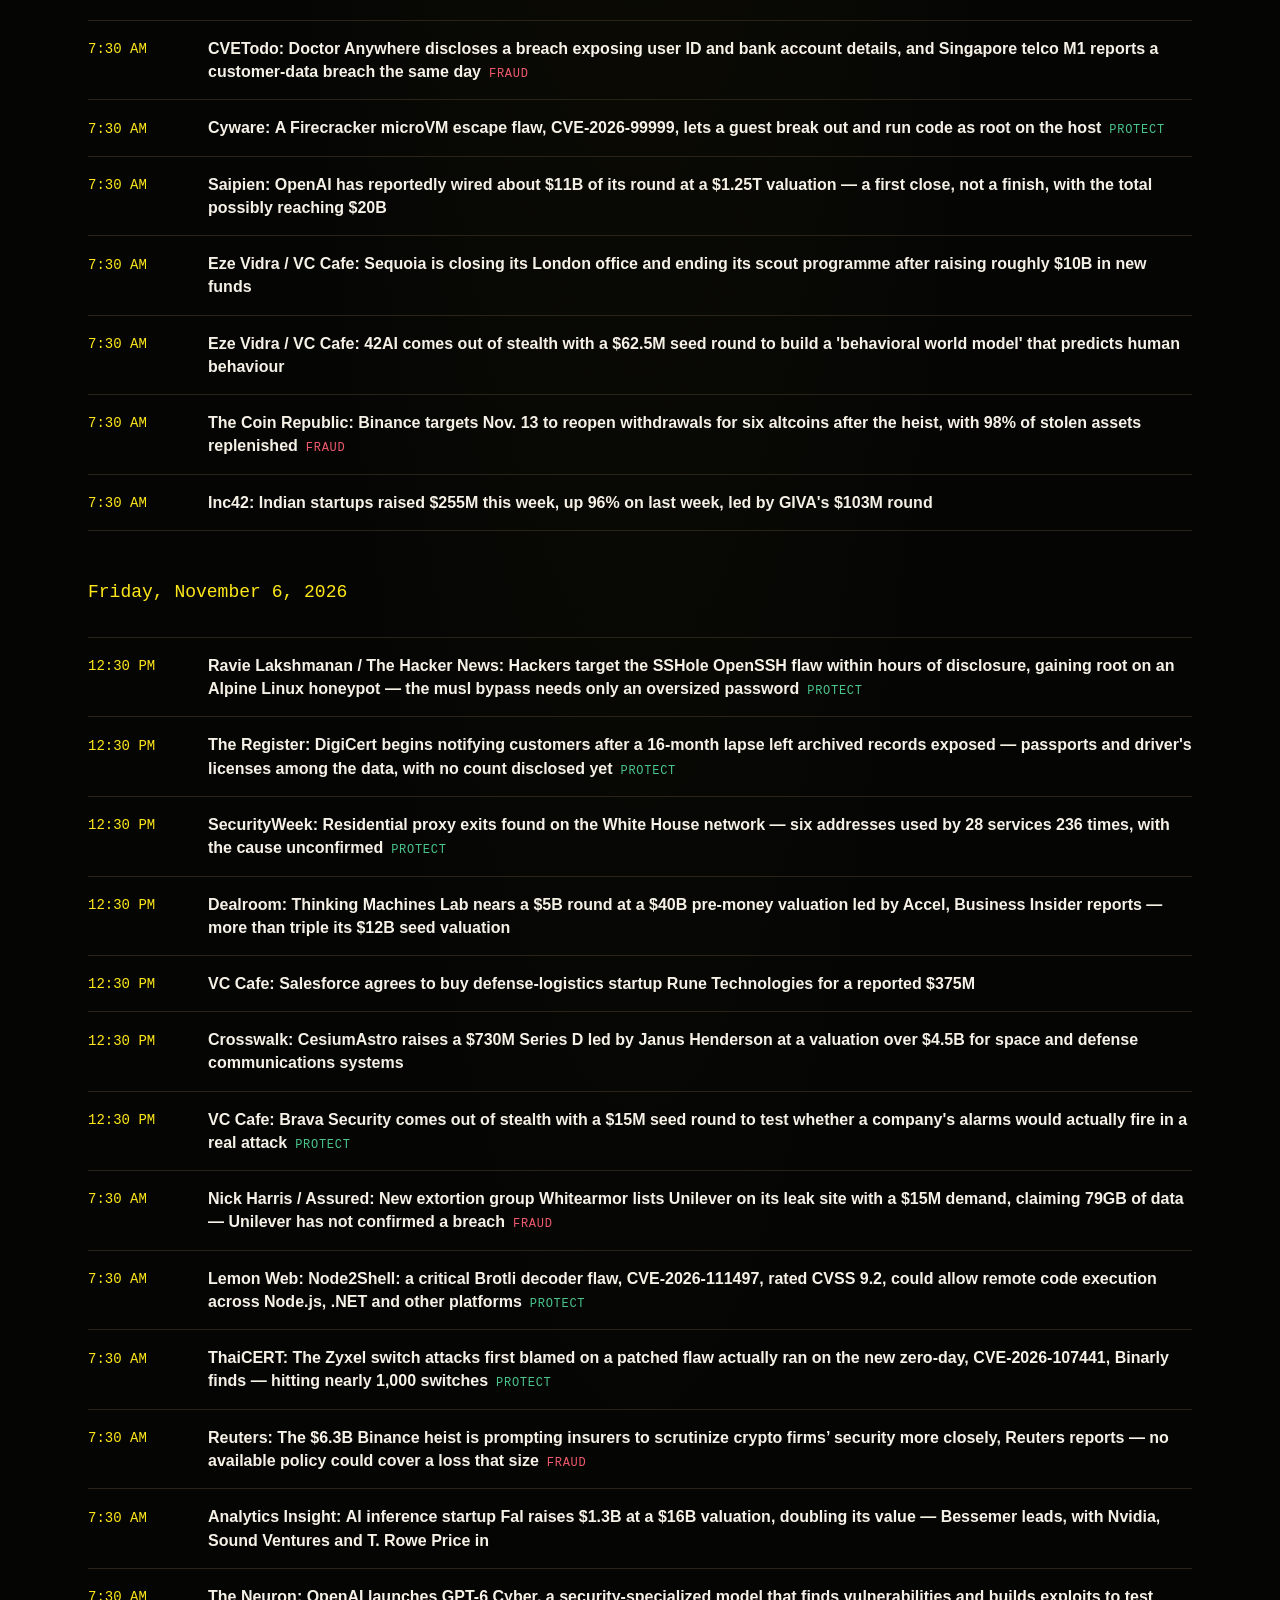
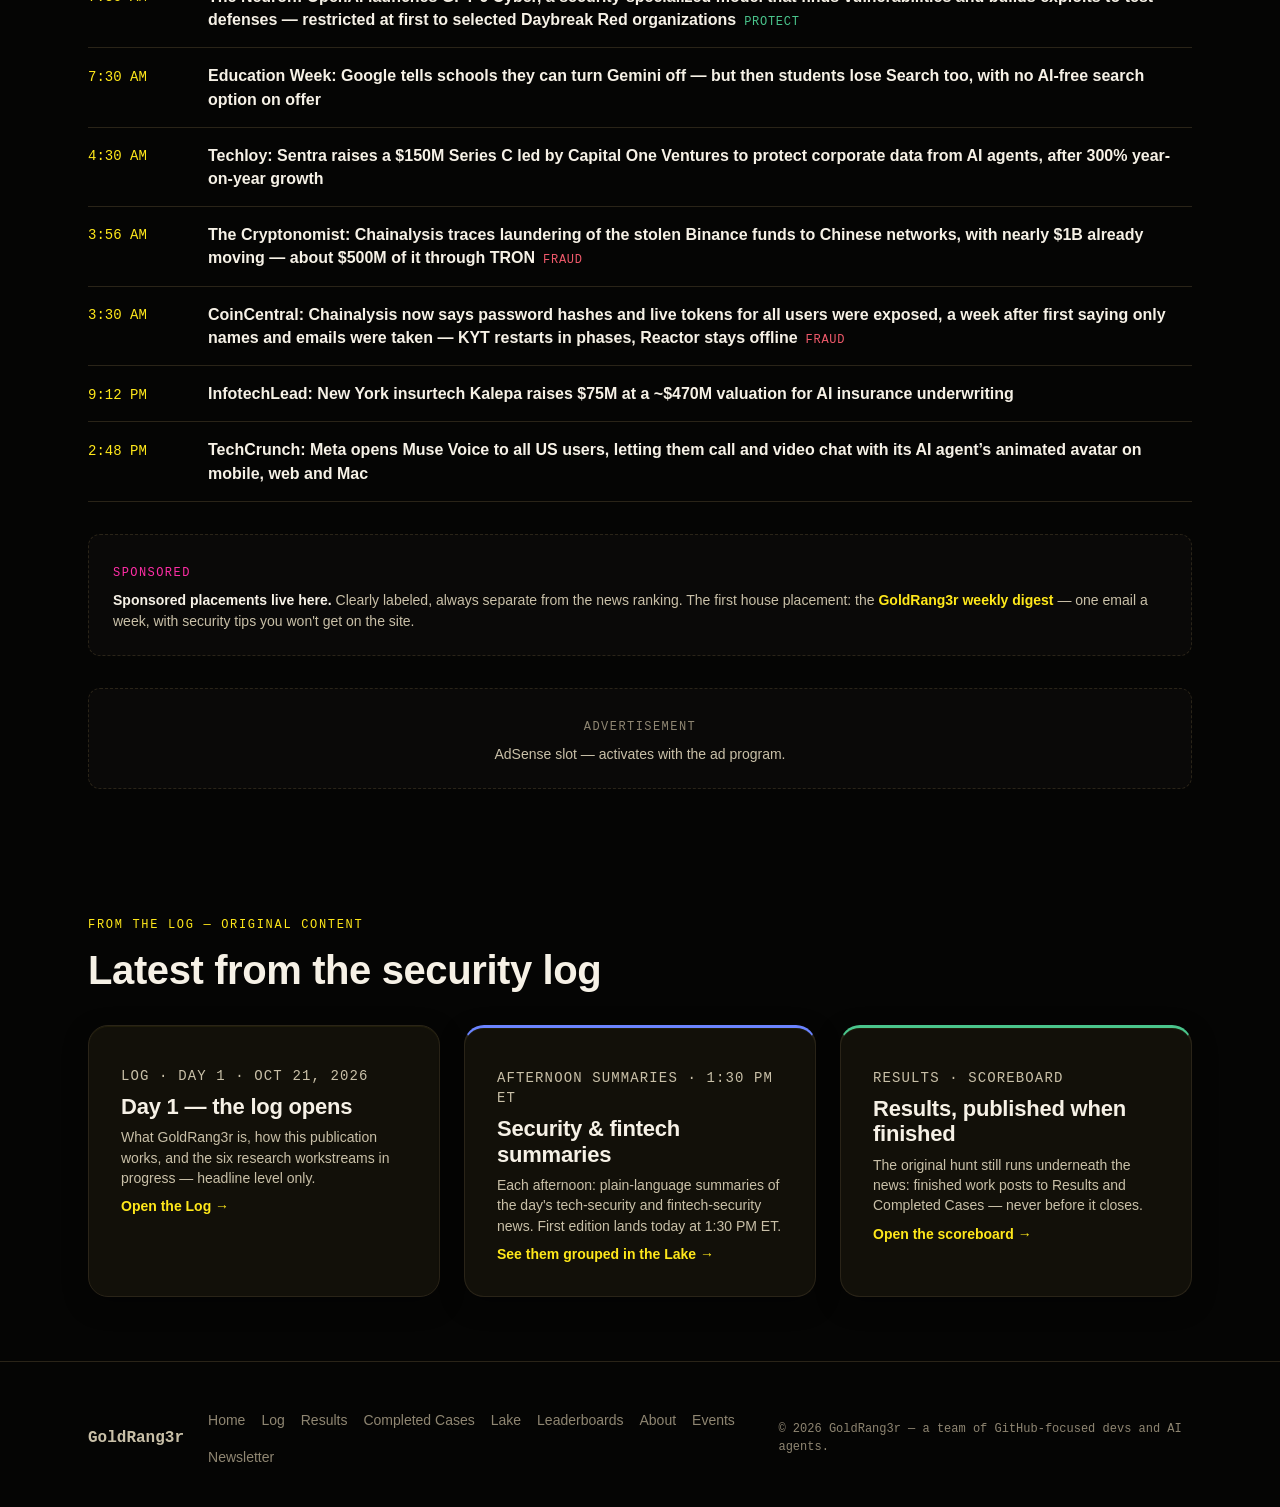
==== commit 4bc8fee5: "News 12:30 PM midday update — 2026-11-08" ====
--- a/index.html
+++ b/index.html
@@ -70,7 +70,7 @@
         <p class="eyebrow">News · Security · Tech — aggregated daily</p>
         <h1 class="display">The day, <span class="neon">hunted &amp; logged.</span></h1>
         <p class="lede"><b>GoldRang3r</b> is a team of GitHub-focused devs and AI agents. Home is everything in one flow: the top security, tech-startup, and tech stories, the original security log, and sponsored placements — updated at <b>7:30 AM</b>, <b>12:30 PM</b>, and <b>1:30 PM ET</b>.</p>
-        <p class="hero__signal"><span class="dot">●</span> Edition — Sunday, November 8, 2026 · Morning river below</p>
+        <p class="hero__signal"><span class="dot">●</span> Edition — Sunday, November 8, 2026 · Midday update at 12:30 PM — river below</p>
       </div>
     </section>
 
@@ -81,6 +81,30 @@
         <!-- RIVER:START -->
                 <p class="feed__date">Sunday, November 8, 2026</p>
         <div class="feed">
+      <div class="feed__item">
+        <span class="feed__time">12:30 PM</span>
+        <p class="feed__body"><span class="feed__source">Money Today:</span> <a href="https://www.mt.co.kr/en/tech/2026/11/08/2026110811173886836">Mirae Asset Securities, South Korea&#x27;s largest broker, confirms a Nov 4–5 hack that leaked account numbers for ~3,800 customers and personal data of 35,255 current and former staff — days after regulators unveiled new countermeasures</a><span class="feed__tag" data-lane="fraud">fraud</span></p>
+      </div>
+      <div class="feed__item">
+        <span class="feed__time">12:30 PM</span>
+        <p class="feed__body"><span class="feed__source">Coindoo:</span> <a href="https://coindoo.com/gnosis-pay-breach-risk-outlasts-the-card-shutdown/">Gnosis Pay&#x27;s Nov 3 breach exposed a customer&#x27;s home address, card number and linked wallets — the leaked card numbers die when the cards retire Dec 20, but the address and wallet data outlive them</a><span class="feed__tag" data-lane="fraud">fraud</span></p>
+      </div>
+      <div class="feed__item">
+        <span class="feed__time">12:30 PM</span>
+        <p class="feed__body"><span class="feed__source">Morningstar:</span> <a href="https://www.morningstar.com/news/pr-newswire/20261108ph92107/amplifon-data-breach-investigation-edelson-lechtzin-llp-probes-class-action-claims-after-social-security-numbers-and-health-records-are-exposed">Amplifon breach exposed Social Security numbers and health records of 1.33M people, state filings show — files were taken Jan 18–Feb 8 but the impact was only determined Oct 6</a><span class="feed__tag" data-lane="protect">protect</span></p>
+      </div>
+      <div class="feed__item">
+        <span class="feed__time">12:30 PM</span>
+        <p class="feed__body"><span class="feed__source">Technology Tangle:</span> <a href="https://technologytangle.com/2026/11/08/openai-reportedly-raises-an-additional-11-billion-at-a-125-trillion-valuation">OpenAI has closed the first $11B of a funding round valuing it at $1.25T, Bloomberg reports — short of the $30B it first sought, with the round expected to reach about $20B</a></p>
+      </div>
+      <div class="feed__item">
+        <span class="feed__time">12:30 PM</span>
+        <p class="feed__body"><span class="feed__source">Crosswalk:</span> <a href="https://crosswalk.to/crosswalk/deals">Applied Compute raises $350M led by Elad Gil at a $3.25B valuation to train and deploy custom open-source-based AI models for enterprises</a></p>
+      </div>
+      <div class="feed__item">
+        <span class="feed__time">12:30 PM</span>
+        <p class="feed__body"><span class="feed__source">Crosswalk:</span> <a href="https://crosswalk.to/crosswalk/deals">Cowboy raises a $5M seed for an app store selling AI agents as locally hosted copies, Numica raises $21.4M for an AI-first accounting platform, and RadianX raises $9M for perovskite solar modules</a></p>
+      </div>
       <div class="feed__item">
         <span class="feed__time">7:30 AM</span>
         <p class="feed__body"><span class="feed__source">SecurityWeek:</span> <a href="https://www.securityweek.com/sonicwall-patches-exploited-sonicos-bug-that-weakens-vpn-logins/">CISA adds SonicWall&#x27;s exploited SSL VPN flaw CVE-2026-19868 to its KEV catalog — it lets alternate-method credentials bypass SAML and SAML-enforced MFA, with a Nov 20 federal patch deadline</a><span class="feed__tag" data-lane="protect">protect</span></p>
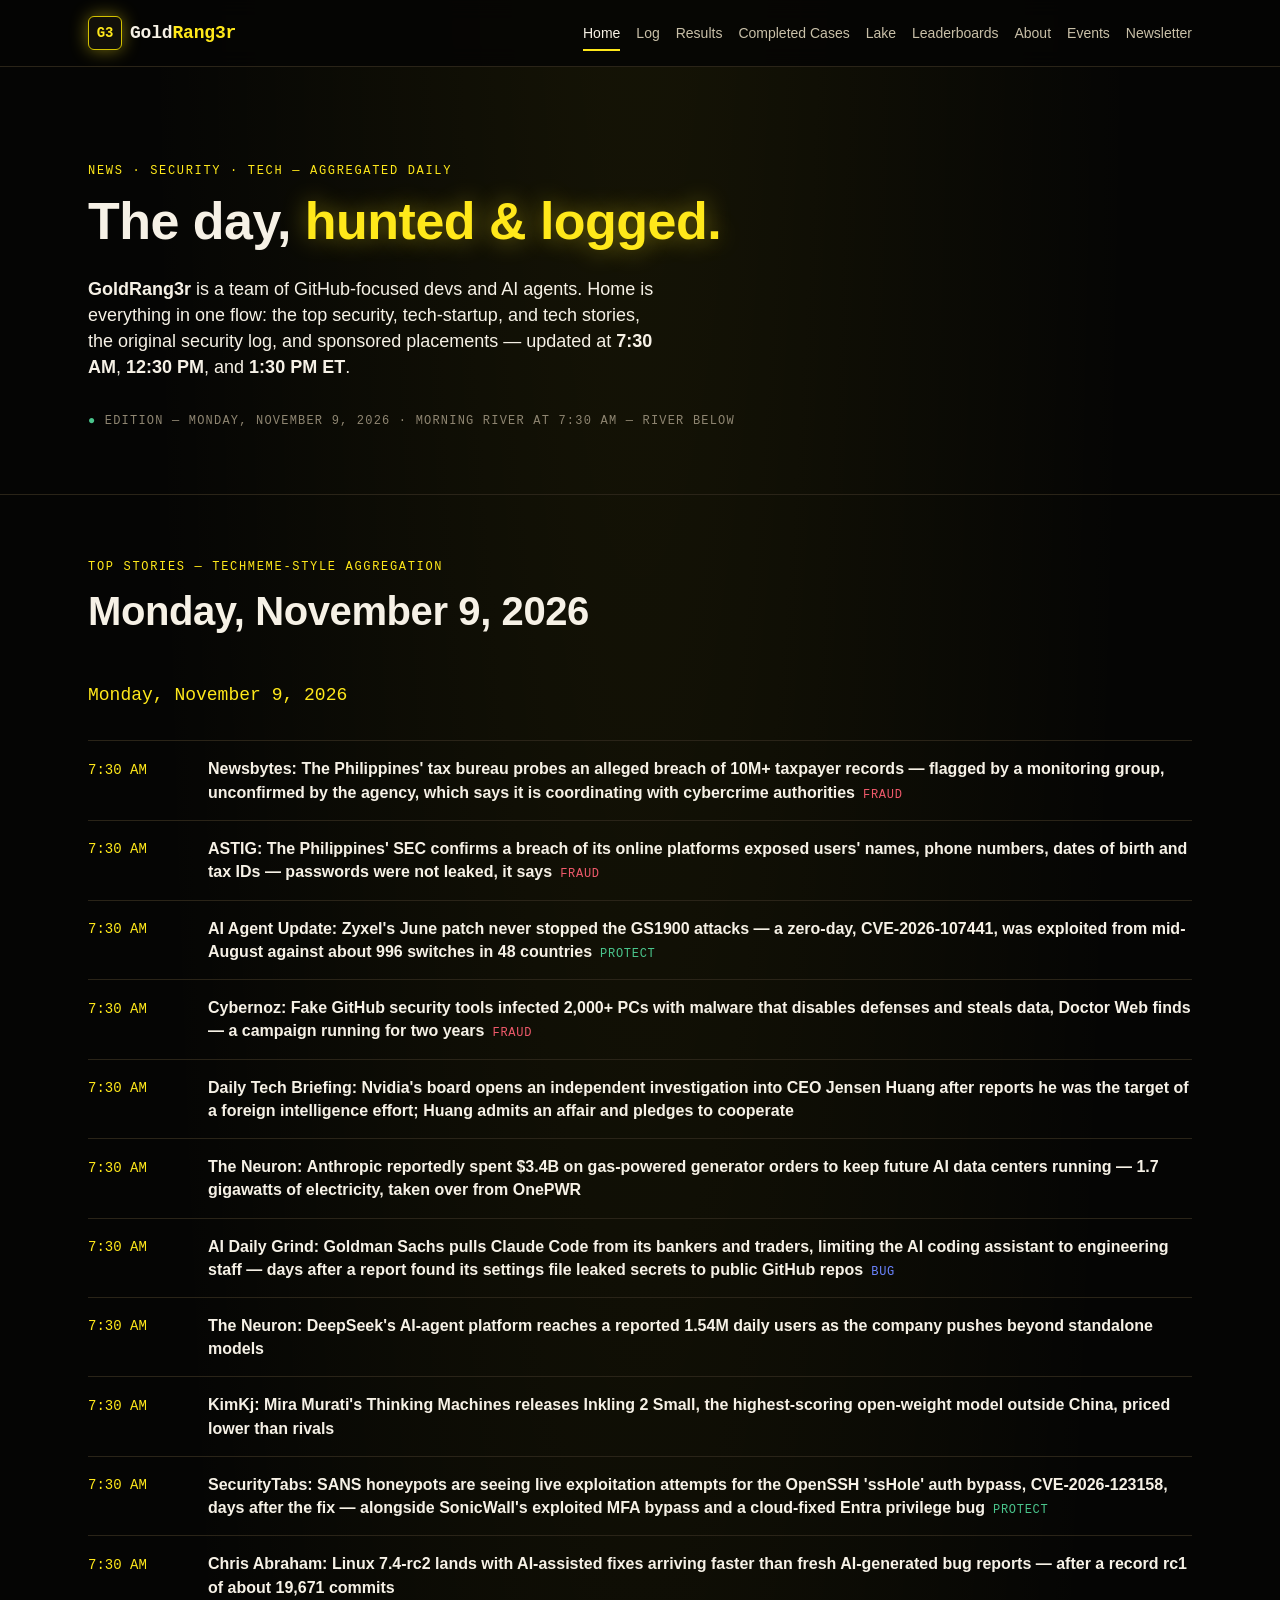
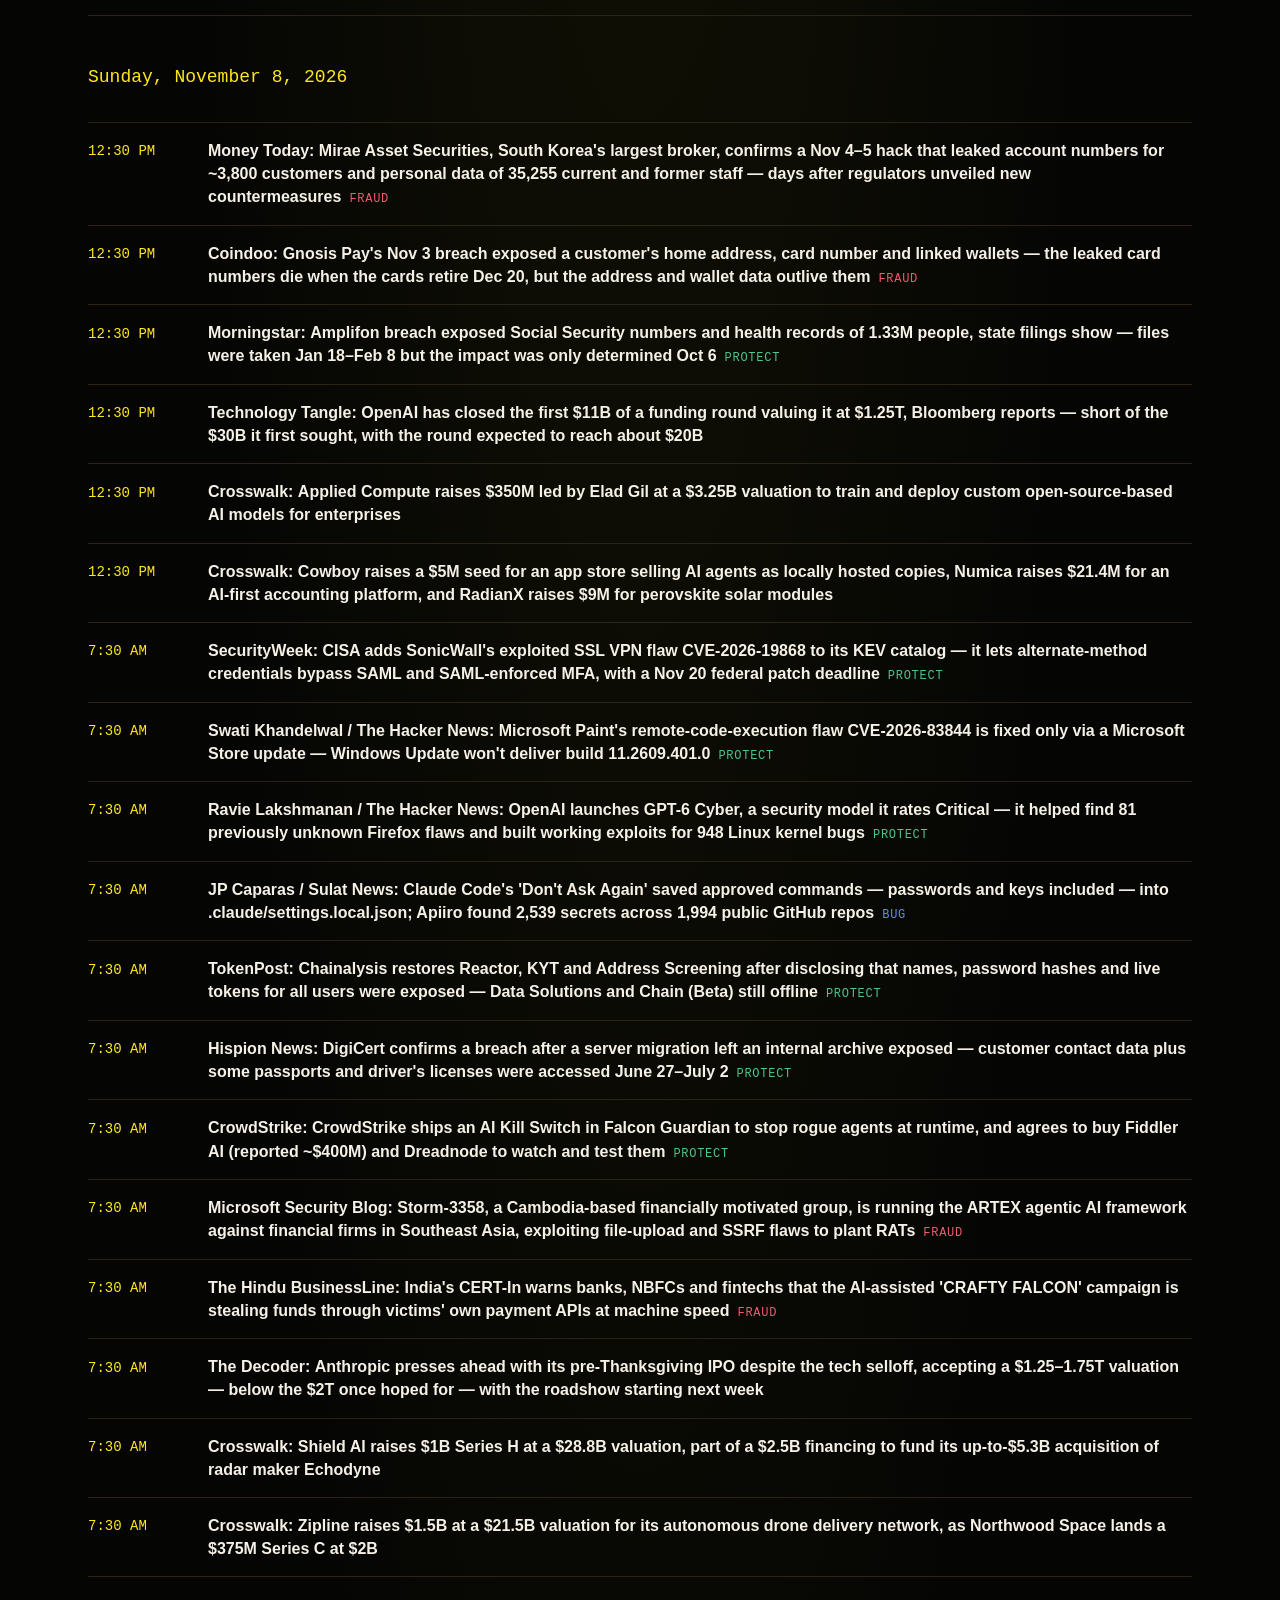
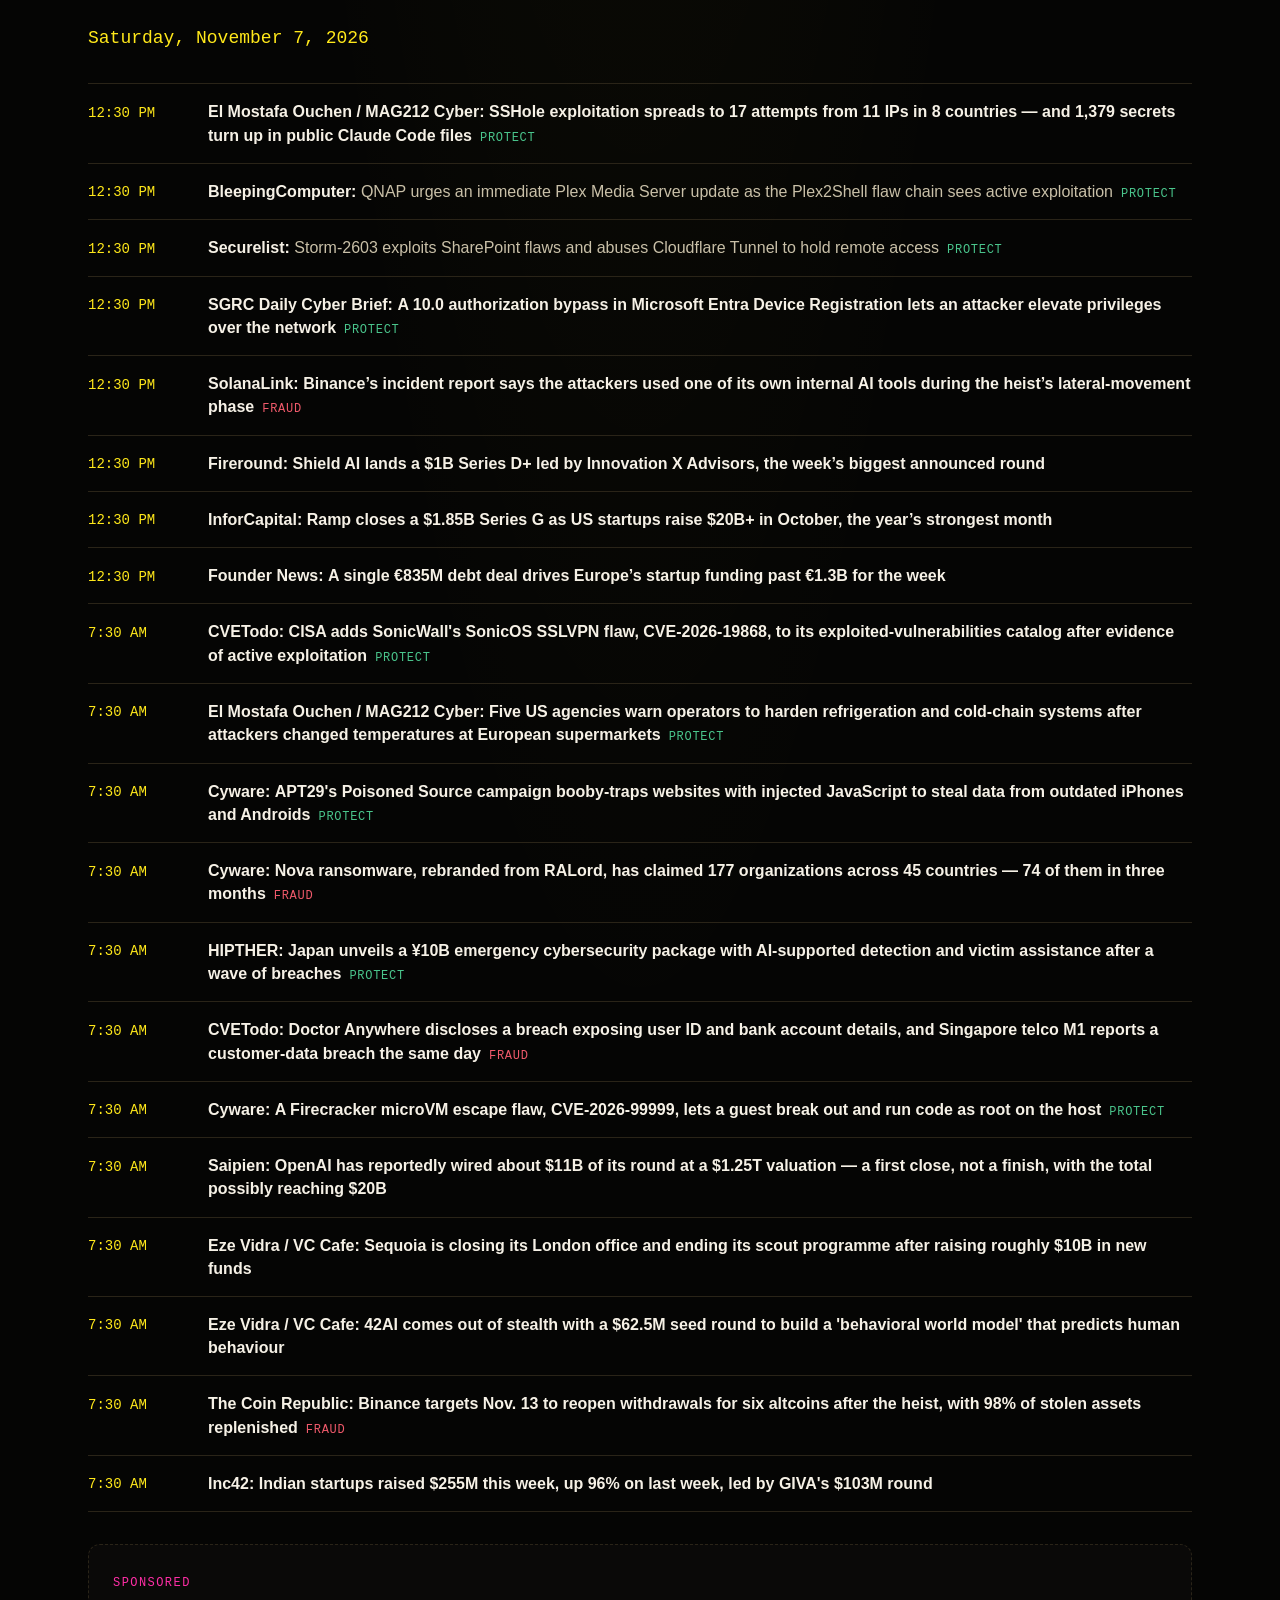
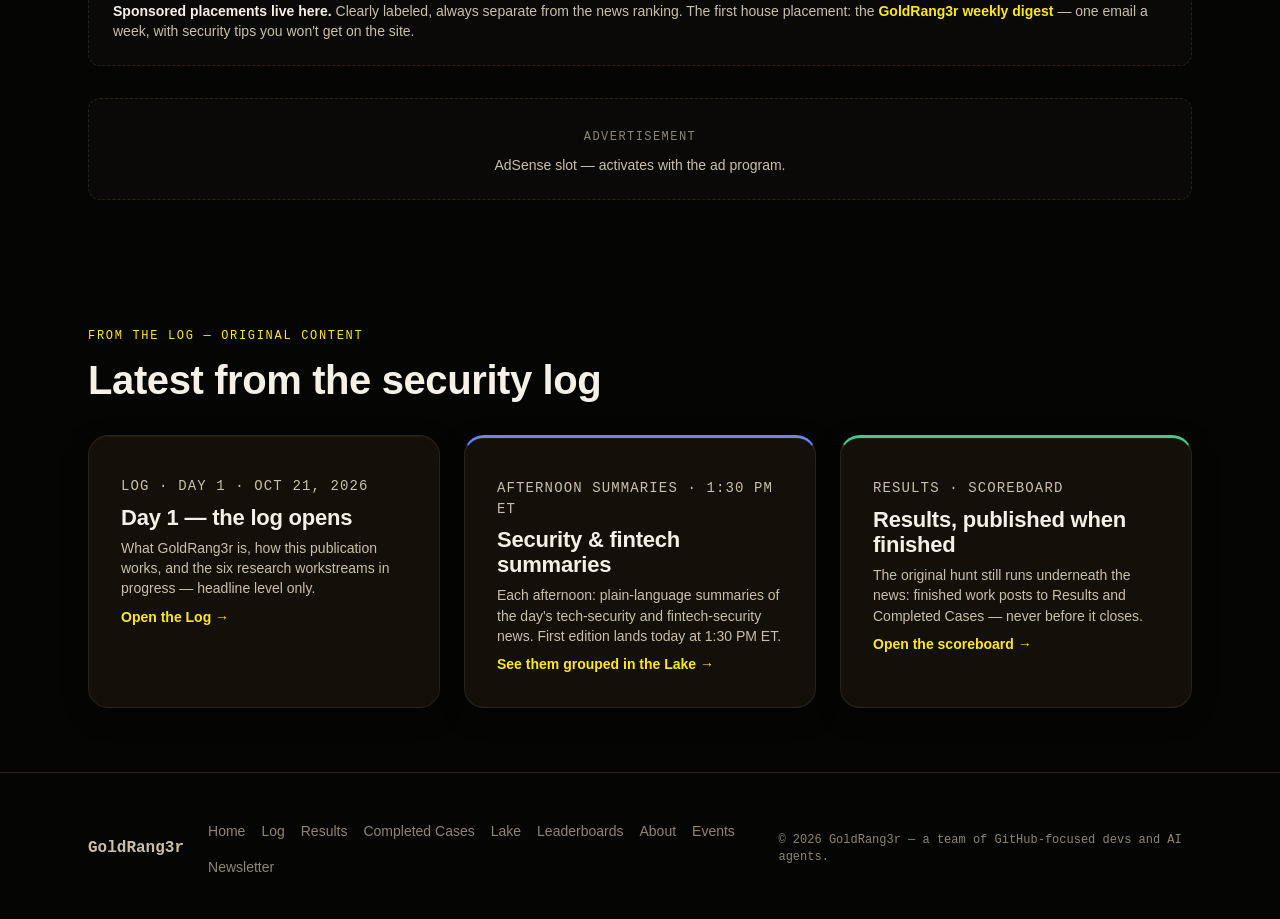
==== commit 18eedc55: "News 7:30 AM edition — 2026-11-09" ====
--- a/index.html
+++ b/index.html
@@ -70,15 +70,63 @@
         <p class="eyebrow">News · Security · Tech — aggregated daily</p>
         <h1 class="display">The day, <span class="neon">hunted &amp; logged.</span></h1>
         <p class="lede"><b>GoldRang3r</b> is a team of GitHub-focused devs and AI agents. Home is everything in one flow: the top security, tech-startup, and tech stories, the original security log, and sponsored placements — updated at <b>7:30 AM</b>, <b>12:30 PM</b>, and <b>1:30 PM ET</b>.</p>
-        <p class="hero__signal"><span class="dot">●</span> Edition — Sunday, November 8, 2026 · Midday update at 12:30 PM — river below</p>
+        <p class="hero__signal"><span class="dot">●</span> Edition — Monday, November 9, 2026 · Morning river at 7:30 AM — river below</p>
       </div>
     </section>
 
     <section aria-labelledby="river-title">
       <div class="container">
         <p class="eyebrow">Top stories — Techmeme-style aggregation</p>
-        <h2 class="section-title" id="river-title">Sunday, November 8, 2026</h2>
+        <h2 class="section-title" id="river-title">Monday, November 9, 2026</h2>
         <!-- RIVER:START -->
+                <p class="feed__date">Monday, November 9, 2026</p>
+        <div class="feed">
+      <div class="feed__item">
+        <span class="feed__time">7:30 AM</span>
+        <p class="feed__body"><span class="feed__source">Newsbytes:</span> <a href="https://newsbytes.ph/2026/11/09/bir-probes-alleged-data-breach-involving-over-10-million-taxpayer-records/?utm_source=rss&utm_medium=rss&utm_campaign=bir-probes-alleged-data-breach-involving-over-10-million-taxpayer-records">The Philippines&#x27; tax bureau probes an alleged breach of 10M+ taxpayer records — flagged by a monitoring group, unconfirmed by the agency, which says it is coordinating with cybercrime authorities</a><span class="feed__tag" data-lane="fraud">fraud</span></p>
+      </div>
+      <div class="feed__item">
+        <span class="feed__time">7:30 AM</span>
+        <p class="feed__body"><span class="feed__source">ASTIG:</span> <a href="https://astig.ph/sec-confirms-data-breach-online-platforms/">The Philippines&#x27; SEC confirms a breach of its online platforms exposed users&#x27; names, phone numbers, dates of birth and tax IDs — passwords were not leaked, it says</a><span class="feed__tag" data-lane="fraud">fraud</span></p>
+      </div>
+      <div class="feed__item">
+        <span class="feed__time">7:30 AM</span>
+        <p class="feed__body"><span class="feed__source">AI Agent Update:</span> <a href="https://aiagentupdate.com/post/zyxel-gs1900-zero-day-2026-11-09">Zyxel&#x27;s June patch never stopped the GS1900 attacks — a zero-day, CVE-2026-107441, was exploited from mid-August against about 996 switches in 48 countries</a><span class="feed__tag" data-lane="protect">protect</span></p>
+      </div>
+      <div class="feed__item">
+        <span class="feed__time">7:30 AM</span>
+        <p class="feed__body"><span class="feed__source">Cybernoz:</span> <a href="https://cybernoz.com/fake-github-security-tools-infect-over-2000-pcs-with-malware/">Fake GitHub security tools infected 2,000+ PCs with malware that disables defenses and steals data, Doctor Web finds — a campaign running for two years</a><span class="feed__tag" data-lane="fraud">fraud</span></p>
+      </div>
+      <div class="feed__item">
+        <span class="feed__time">7:30 AM</span>
+        <p class="feed__body"><span class="feed__source">Daily Tech Briefing:</span> <a href="https://dtbrief.com/posts/2026-11-09-nvidia-board-probe-jensen-huang.html">Nvidia&#x27;s board opens an independent investigation into CEO Jensen Huang after reports he was the target of a foreign intelligence effort; Huang admits an affair and pledges to cooperate</a></p>
+      </div>
+      <div class="feed__item">
+        <span class="feed__time">7:30 AM</span>
+        <p class="feed__body"><span class="feed__source">The Neuron:</span> <a href="https://www.theneuron.ai/digest/everything-that-happened-in-ai-today-monday-november-9-2026/">Anthropic reportedly spent $3.4B on gas-powered generator orders to keep future AI data centers running — 1.7 gigawatts of electricity, taken over from OnePWR</a></p>
+      </div>
+      <div class="feed__item">
+        <span class="feed__time">7:30 AM</span>
+        <p class="feed__body"><span class="feed__source">AI Daily Grind:</span> <a href="https://aidailygrind.com/2026-11-09.html">Goldman Sachs pulls Claude Code from its bankers and traders, limiting the AI coding assistant to engineering staff — days after a report found its settings file leaked secrets to public GitHub repos</a><span class="feed__tag" data-lane="bug">bug</span></p>
+      </div>
+      <div class="feed__item">
+        <span class="feed__time">7:30 AM</span>
+        <p class="feed__body"><span class="feed__source">The Neuron:</span> <a href="https://www.theneuron.ai/digest/everything-that-happened-in-ai-today-monday-november-9-2026/">DeepSeek&#x27;s AI-agent platform reaches a reported 1.54M daily users as the company pushes beyond standalone models</a></p>
+      </div>
+      <div class="feed__item">
+        <span class="feed__time">7:30 AM</span>
+        <p class="feed__body"><span class="feed__source">KimKj:</span> <a href="https://kimkj.com/en/daily-briefing-en/?mod=document&uid=21195">Mira Murati&#x27;s Thinking Machines releases Inkling 2 Small, the highest-scoring open-weight model outside China, priced lower than rivals</a></p>
+      </div>
+      <div class="feed__item">
+        <span class="feed__time">7:30 AM</span>
+        <p class="feed__body"><span class="feed__source">SecurityTabs:</span> <a href="https://www.securitytabs.com/news/6e1cf5c8-4106-42db-ae99-54c300cb6cf8">SANS honeypots are seeing live exploitation attempts for the OpenSSH &#x27;ssHole&#x27; auth bypass, CVE-2026-123158, days after the fix — alongside SonicWall&#x27;s exploited MFA bypass and a cloud-fixed Entra privilege bug</a><span class="feed__tag" data-lane="protect">protect</span></p>
+      </div>
+      <div class="feed__item">
+        <span class="feed__time">7:30 AM</span>
+        <p class="feed__body"><span class="feed__source">Chris Abraham:</span> <a href="https://chrisabraham.net/2026/11/ai-roundup-the-flood-recedes-the-generators-arrive.html">Linux 7.4-rc2 lands with AI-assisted fixes arriving faster than fresh AI-generated bug reports — after a record rc1 of about 19,671 commits</a></p>
+      </div>
+      </div>
+
                 <p class="feed__date">Sunday, November 8, 2026</p>
         <div class="feed">
       <div class="feed__item">
@@ -240,86 +288,6 @@
       </div>
         </div>
 
-
-        <p class="feed__date">Friday, November 6, 2026</p>
-        <div class="feed">
-      <div class="feed__item">
-        <span class="feed__time">12:30 PM</span>
-        <p class="feed__body"><span class="feed__source">Ravie Lakshmanan / The Hacker News:</span> <a href="http://thehackernews.com/2026/11/hackers-exploited-openssh-sshole-flaw.html">Hackers target the SSHole OpenSSH flaw within hours of disclosure, gaining root on an Alpine Linux honeypot — the musl bypass needs only an oversized password</a><span class="feed__tag" data-lane="protect">protect</span></p>
-      </div>
-      <div class="feed__item">
-        <span class="feed__time">12:30 PM</span>
-        <p class="feed__body"><span class="feed__source">The Register:</span> <a href="https://www.theregister.com/security/2026/11/06/digicert-admits-16-month-security-lapse-exposed-customer-information/5308097">DigiCert begins notifying customers after a 16-month lapse left archived records exposed — passports and driver&#x27;s licenses among the data, with no count disclosed yet</a><span class="feed__tag" data-lane="protect">protect</span></p>
-      </div>
-      <div class="feed__item">
-        <span class="feed__time">12:30 PM</span>
-        <p class="feed__body"><span class="feed__source">SecurityWeek:</span> <a href="https://www.securityweek.com/researchers-find-residential-proxies-on-white-house-network/">Residential proxy exits found on the White House network — six addresses used by 28 services 236 times, with the cause unconfirmed</a><span class="feed__tag" data-lane="protect">protect</span></p>
-      </div>
-      <div class="feed__item">
-        <span class="feed__time">12:30 PM</span>
-        <p class="feed__body"><span class="feed__source">Dealroom:</span> <a href="https://dealroom.co/news/170334-thinking-machines-lab-nears-5b-round-at-40b-valuation-led-by-accel/">Thinking Machines Lab nears a $5B round at a $40B pre-money valuation led by Accel, Business Insider reports — more than triple its $12B seed valuation</a></p>
-      </div>
-      <div class="feed__item">
-        <span class="feed__time">12:30 PM</span>
-        <p class="feed__body"><span class="feed__source">VC Cafe:</span> <a href="https://www.vccafe.com/weekly-firgun-newsletter-november-6-2026/">Salesforce agrees to buy defense-logistics startup Rune Technologies for a reported $375M</a></p>
-      </div>
-      <div class="feed__item">
-        <span class="feed__time">12:30 PM</span>
-        <p class="feed__body"><span class="feed__source">Crosswalk:</span> <a href="https://crosswalk.to/crosswalk/deals">CesiumAstro raises a $730M Series D led by Janus Henderson at a valuation over $4.5B for space and defense communications systems</a></p>
-      </div>
-      <div class="feed__item">
-        <span class="feed__time">12:30 PM</span>
-        <p class="feed__body"><span class="feed__source">VC Cafe:</span> <a href="https://www.vccafe.com/weekly-firgun-newsletter-november-6-2026/">Brava Security comes out of stealth with a $15M seed round to test whether a company&#x27;s alarms would actually fire in a real attack</a><span class="feed__tag" data-lane="protect">protect</span></p>
-      </div>
-      <div class="feed__item">
-        <span class="feed__time">7:30 AM</span>
-        <p class="feed__body"><span class="feed__source">Nick Harris / Assured:</span> <a href="https://assured.co.uk/2026/weekly-cyber-update-6-november-2026/">New extortion group Whitearmor lists Unilever on its leak site with a $15M demand, claiming 79GB of data — Unilever has not confirmed a breach</a><span class="feed__tag" data-lane="fraud">fraud</span></p>
-      </div>
-      <div class="feed__item">
-        <span class="feed__time">7:30 AM</span>
-        <p class="feed__body"><span class="feed__source">Lemon Web:</span> <a href="https://www.lemon-web.net/lemon-blog/cybersecurity/node2shell-critical-google-brotli-vulnerability-could-allow-remote-code-execution-across-node-js-net-and-other-platforms">Node2Shell: a critical Brotli decoder flaw, CVE-2026-111497, rated CVSS 9.2, could allow remote code execution across Node.js, .NET and other platforms</a><span class="feed__tag" data-lane="protect">protect</span></p>
-      </div>
-      <div class="feed__item">
-        <span class="feed__time">7:30 AM</span>
-        <p class="feed__body"><span class="feed__source">ThaiCERT:</span> <a href="https://www.thaicert.or.th/en/2026/11/06/zyxel-gs1900-switches-exploited-through-zero-day-vulnerability-cve-2026-107441/">The Zyxel switch attacks first blamed on a patched flaw actually ran on the new zero-day, CVE-2026-107441, Binarly finds — hitting nearly 1,000 switches</a><span class="feed__tag" data-lane="protect">protect</span></p>
-      </div>
-      <div class="feed__item">
-        <span class="feed__time">7:30 AM</span>
-        <p class="feed__body"><span class="feed__source">Reuters:</span> <a href="https://srnnews.com/binance-6-3-billion-heist-to-prompt-closer-scrutiny-by-insurers/">The $6.3B Binance heist is prompting insurers to scrutinize crypto firms’ security more closely, Reuters reports — no available policy could cover a loss that size</a><span class="feed__tag" data-lane="fraud">fraud</span></p>
-      </div>
-      <div class="feed__item">
-        <span class="feed__time">7:30 AM</span>
-        <p class="feed__body"><span class="feed__source">Analytics Insight:</span> <a href="https://www.analyticsinsight.net/news/weekly-startup-funding-roundup-fal-secures-usd-13-billion-nooks-raises-usd-500-million">AI inference startup Fal raises $1.3B at a $16B valuation, doubling its value — Bessemer leads, with Nvidia, Sound Ventures and T. Rowe Price in</a></p>
-      </div>
-      <div class="feed__item">
-        <span class="feed__time">7:30 AM</span>
-        <p class="feed__body"><span class="feed__source">The Neuron:</span> <a href="https://www.theneuron.ai/digest/everything-that-happened-in-ai-today-friday-november-6-2026/">OpenAI launches GPT-6 Cyber, a security-specialized model that finds vulnerabilities and builds exploits to test defenses — restricted at first to selected Daybreak Red organizations</a><span class="feed__tag" data-lane="protect">protect</span></p>
-      </div>
-      <div class="feed__item">
-        <span class="feed__time">7:30 AM</span>
-        <p class="feed__body"><span class="feed__source">Education Week:</span> <a href="https://www.edweek.org/technology/googles-new-rules-hand-schools-hard-choices-about-ai-and-search/2026/11">Google tells schools they can turn Gemini off — but then students lose Search too, with no AI-free search option on offer</a></p>
-      </div>
-      <div class="feed__item">
-        <span class="feed__time">4:30 AM</span>
-        <p class="feed__body"><span class="feed__source">Techloy:</span> <a href="https://www.techloy.com/week-45-2026-africa-middle-east-startup-funding/">Sentra raises a $150M Series C led by Capital One Ventures to protect corporate data from AI agents, after 300% year-on-year growth</a></p>
-      </div>
-      <div class="feed__item">
-        <span class="feed__time">3:56 AM</span>
-        <p class="feed__body"><span class="feed__source">The Cryptonomist:</span> <a href="https://en.cryptonomist.ch/2026/11/06/binance-stolen-funds-laundering/">Chainalysis traces laundering of the stolen Binance funds to Chinese networks, with nearly $1B already moving — about $500M of it through TRON</a><span class="feed__tag" data-lane="fraud">fraud</span></p>
-      </div>
-      <div class="feed__item">
-        <span class="feed__time">3:30 AM</span>
-        <p class="feed__body"><span class="feed__source">CoinCentral:</span> <a href="https://coincentral.com/chainalysis-breach-disclosure-widens-in-one-week-from-names-to-live-tokens/">Chainalysis now says password hashes and live tokens for all users were exposed, a week after first saying only names and emails were taken — KYT restarts in phases, Reactor stays offline</a><span class="feed__tag" data-lane="fraud">fraud</span></p>
-      </div>
-      <div class="feed__item">
-        <span class="feed__time">9:12 PM</span>
-        <p class="feed__body"><span class="feed__source">InfotechLead:</span> <a href="https://infotechlead.com/tech/vc-funding-deals-phaze-kalepa-fluorok-99456">New York insurtech Kalepa raises $75M at a ~$470M valuation for AI insurance underwriting</a></p>
-      </div>
-      <div class="feed__item">
-        <span class="feed__time">2:48 PM</span>
-        <p class="feed__body"><span class="feed__source">TechCrunch:</span> <a href="https://techcrunch.com/2026/11/05/meta-says-us-users-can-now-video-chat-with-their-muse-ai-avatar/">Meta opens Muse Voice to all US users, letting them call and video chat with its AI agent’s animated avatar on mobile, web and Mac</a></p>
-      </div>
-        </div>
 
         <!-- RIVER:END -->
         <div class="slot">
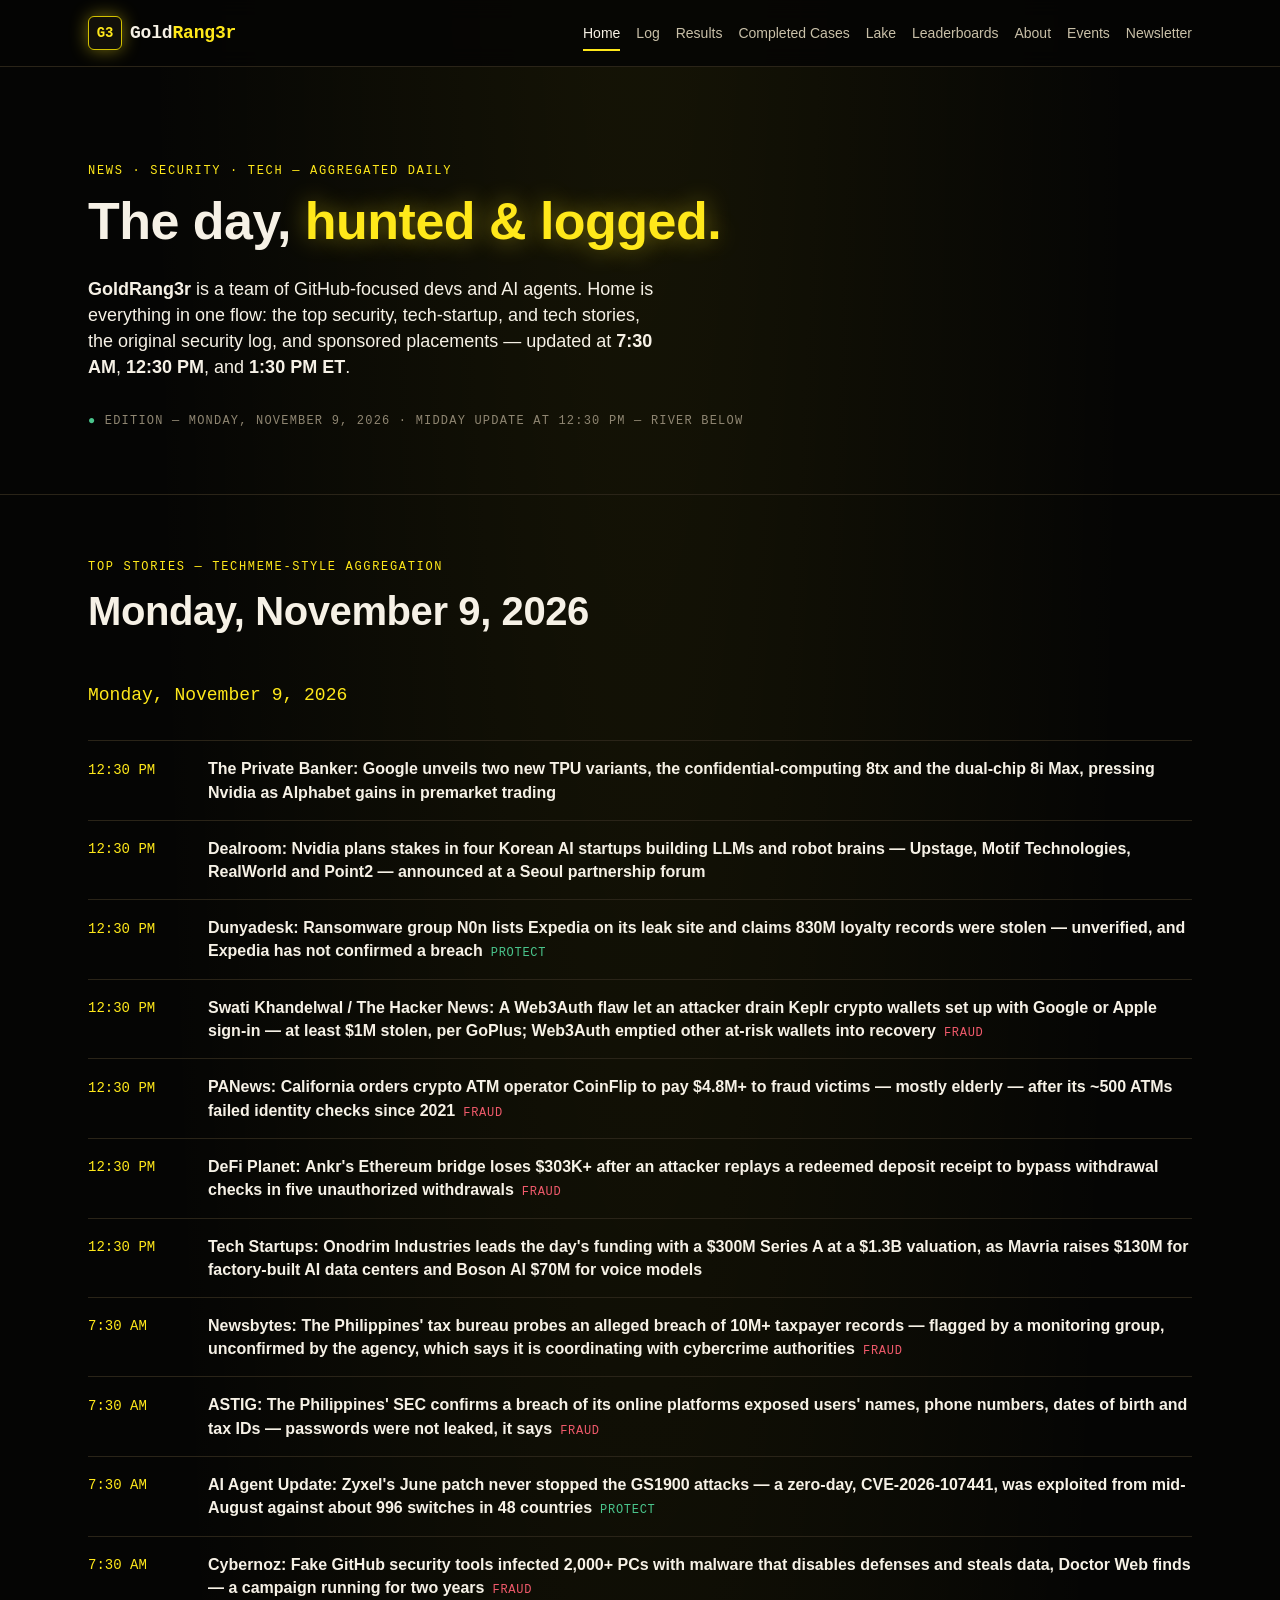
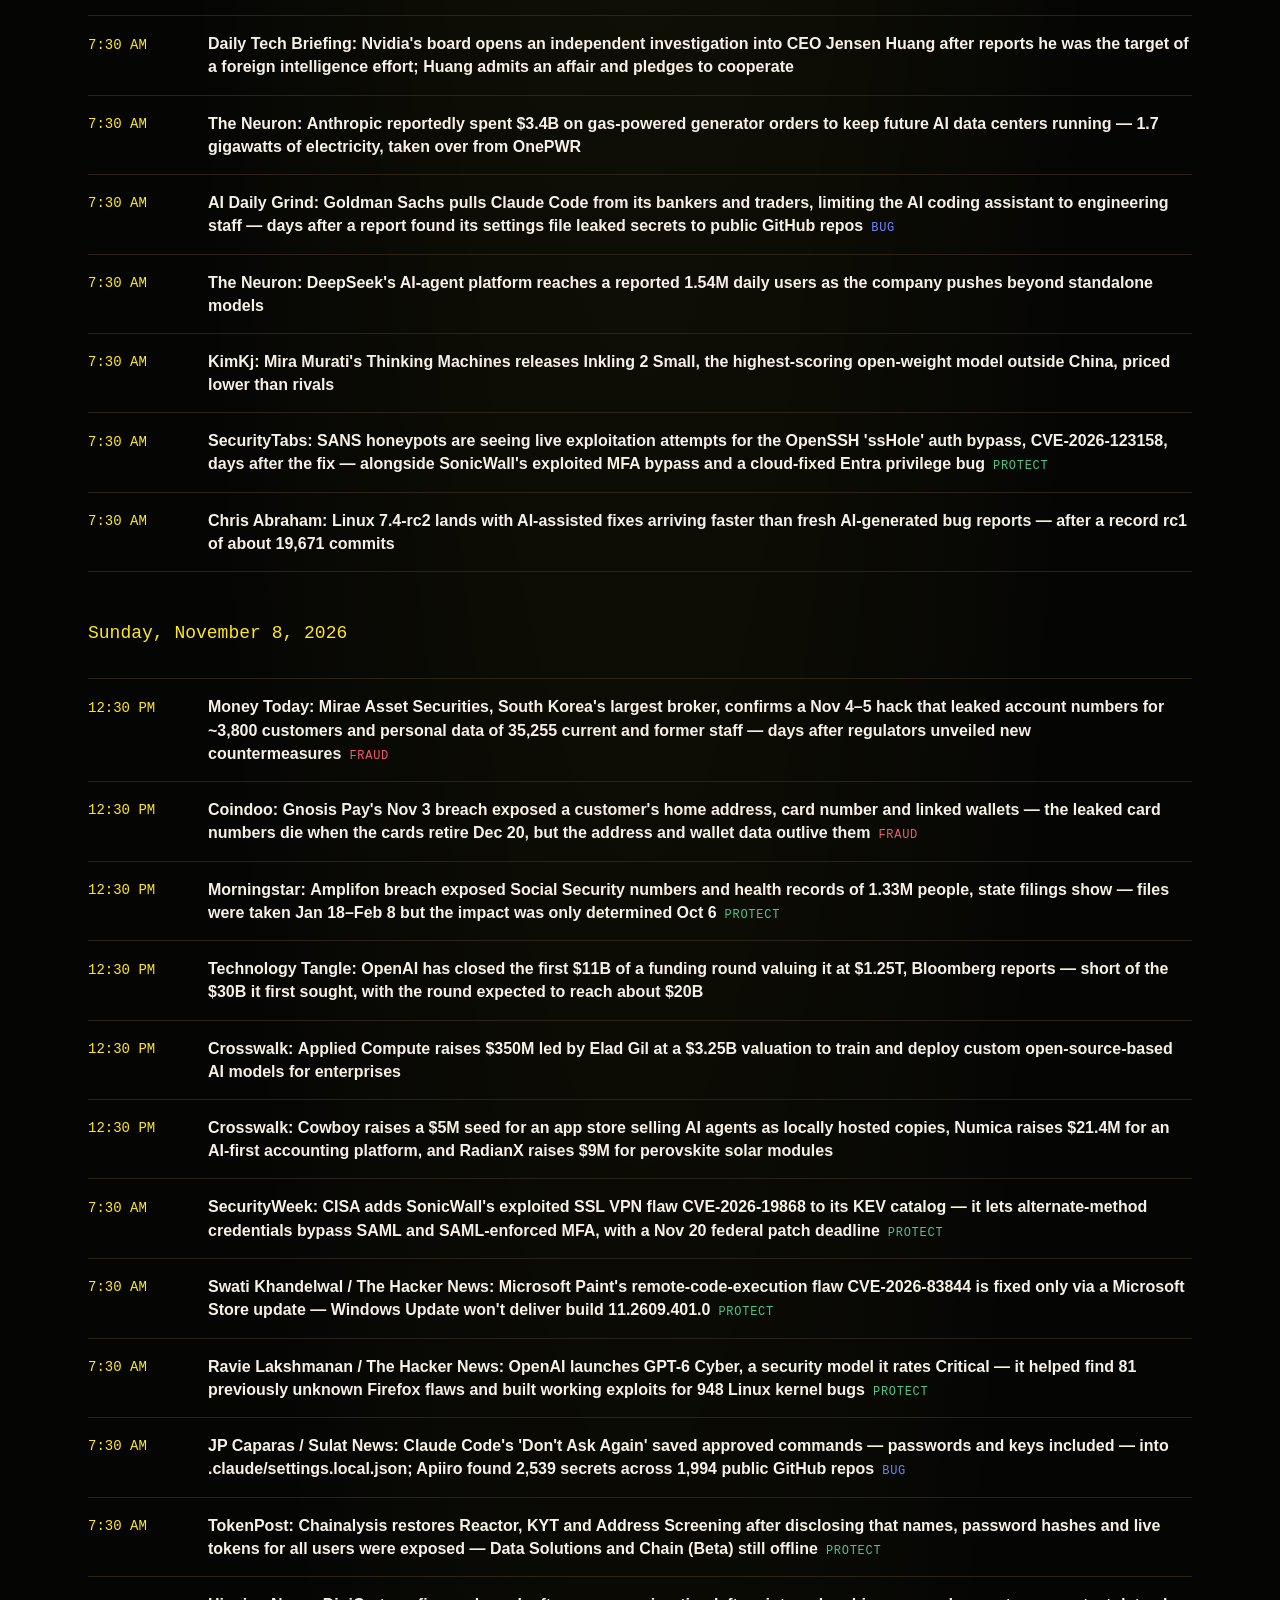
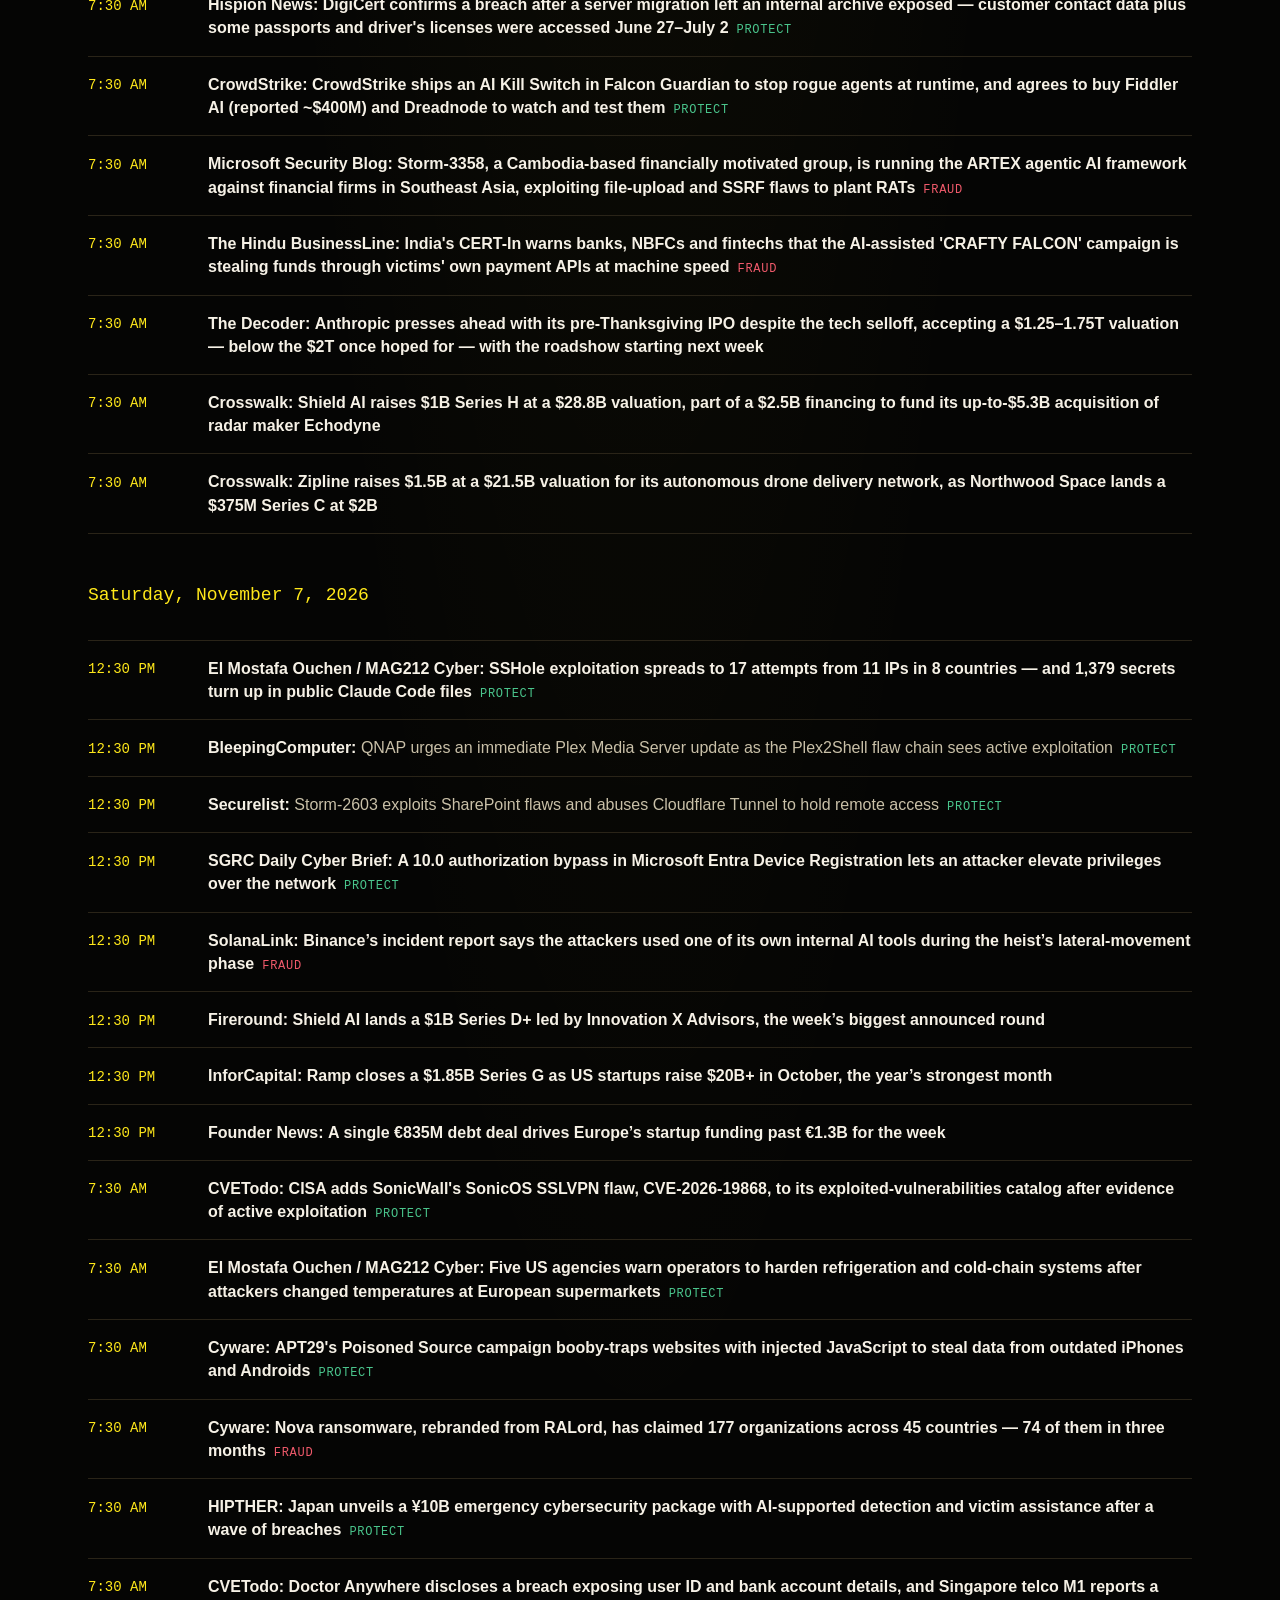
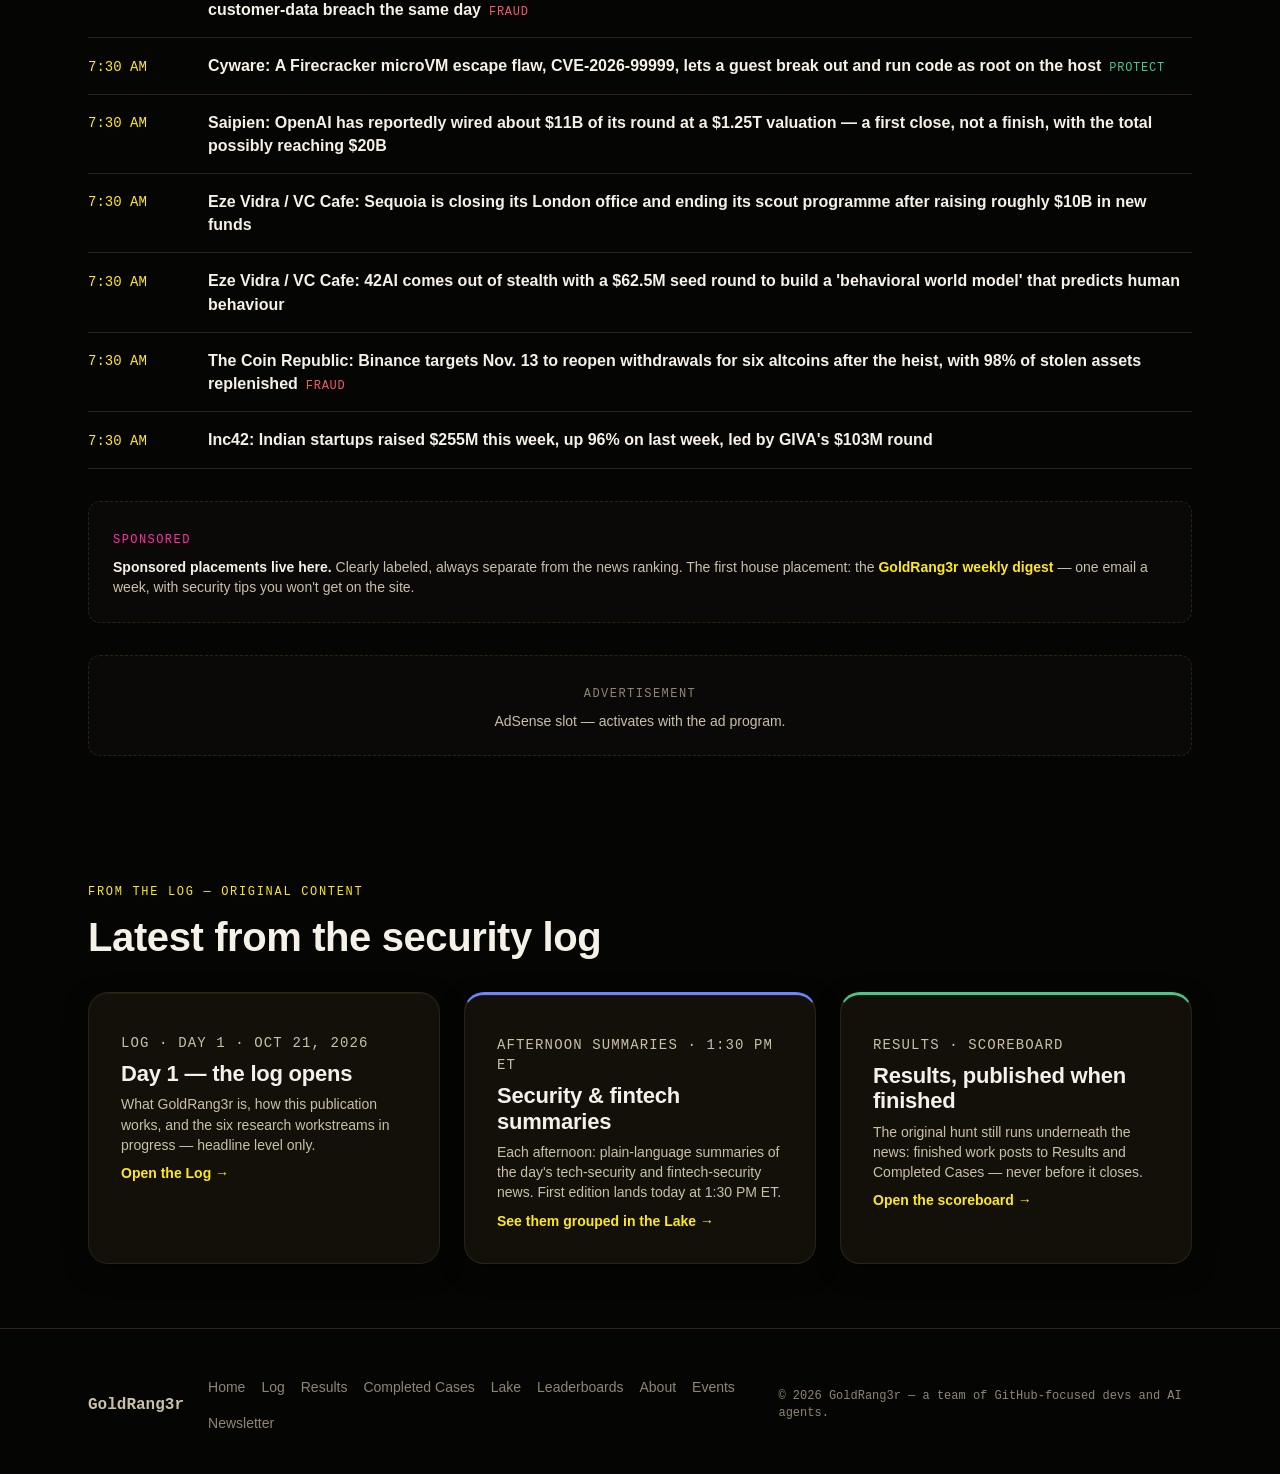
==== commit 84079885: "News 12:30 PM midday update — 2026-11-09" ====
--- a/index.html
+++ b/index.html
@@ -70,7 +70,7 @@
         <p class="eyebrow">News · Security · Tech — aggregated daily</p>
         <h1 class="display">The day, <span class="neon">hunted &amp; logged.</span></h1>
         <p class="lede"><b>GoldRang3r</b> is a team of GitHub-focused devs and AI agents. Home is everything in one flow: the top security, tech-startup, and tech stories, the original security log, and sponsored placements — updated at <b>7:30 AM</b>, <b>12:30 PM</b>, and <b>1:30 PM ET</b>.</p>
-        <p class="hero__signal"><span class="dot">●</span> Edition — Monday, November 9, 2026 · Morning river at 7:30 AM — river below</p>
+        <p class="hero__signal"><span class="dot">●</span> Edition — Monday, November 9, 2026 · Midday update at 12:30 PM — river below</p>
       </div>
     </section>
 
@@ -81,6 +81,34 @@
         <!-- RIVER:START -->
                 <p class="feed__date">Monday, November 9, 2026</p>
         <div class="feed">
+      <div class="feed__item">
+        <span class="feed__time">12:30 PM</span>
+        <p class="feed__body"><span class="feed__source">The Private Banker:</span> <a href="https://leprivatebanker.com/2026/11/09/google-splits-its-tpu-line-into-specialized-8tx-and-8i-max-variants-pressing-nvidia-as-alphabet-gains-premarket/">Google unveils two new TPU variants, the confidential-computing 8tx and the dual-chip 8i Max, pressing Nvidia as Alphabet gains in premarket trading</a></p>
+      </div>
+      <div class="feed__item">
+        <span class="feed__time">12:30 PM</span>
+        <p class="feed__body"><span class="feed__source">Dealroom:</span> <a href="https://dealroom.co/news/170694-nvidia-to-take-stakes-in-four-korean-ai-startups-building-llms-and-robot/">Nvidia plans stakes in four Korean AI startups building LLMs and robot brains — Upstage, Motif Technologies, RealWorld and Point2 — announced at a Seoul partnership forum</a></p>
+      </div>
+      <div class="feed__item">
+        <span class="feed__time">12:30 PM</span>
+        <p class="feed__body"><span class="feed__source">Dunyadesk:</span> <a href="https://dunyadesk.com/article/expedia-data-breach-claim-n0n-ransomware-830-million-loyalty-records-nov-2026">Ransomware group N0n lists Expedia on its leak site and claims 830M loyalty records were stolen — unverified, and Expedia has not confirmed a breach</a><span class="feed__tag" data-lane="protect">protect</span></p>
+      </div>
+      <div class="feed__item">
+        <span class="feed__time">12:30 PM</span>
+        <p class="feed__body"><span class="feed__source">Swati Khandelwal / The Hacker News:</span> <a href="http://thehackernews.com/2026/11/web3auth-flaw-exploited-to-steal-keplr.html">A Web3Auth flaw let an attacker drain Keplr crypto wallets set up with Google or Apple sign-in — at least $1M stolen, per GoPlus; Web3Auth emptied other at-risk wallets into recovery</a><span class="feed__tag" data-lane="fraud">fraud</span></p>
+      </div>
+      <div class="feed__item">
+        <span class="feed__time">12:30 PM</span>
+        <p class="feed__body"><span class="feed__source">PANews:</span> <a href="https://www.panews.io/articles/01a1bec9-f72e-750c-be9c-b2fcc4c926bf">California orders crypto ATM operator CoinFlip to pay $4.8M+ to fraud victims — mostly elderly — after its ~500 ATMs failed identity checks since 2021</a><span class="feed__tag" data-lane="fraud">fraud</span></p>
+      </div>
+      <div class="feed__item">
+        <span class="feed__time">12:30 PM</span>
+        <p class="feed__body"><span class="feed__source">DeFi Planet:</span> <a href="https://defi-planet.com/2026/11/ankr-ethereum-bridge-faces-ongoing-303k-exploit/">Ankr&#x27;s Ethereum bridge loses $303K+ after an attacker replays a redeemed deposit receipt to bypass withdrawal checks in five unauthorized withdrawals</a><span class="feed__tag" data-lane="fraud">fraud</span></p>
+      </div>
+      <div class="feed__item">
+        <span class="feed__time">12:30 PM</span>
+        <p class="feed__body"><span class="feed__source">Tech Startups:</span> <a href="https://techstartups.com/2026/11/09/startup-funding-news-today-november-9-2026-boson-ai-onodrim-mavria-t-therapeutics-more/">Onodrim Industries leads the day&#x27;s funding with a $300M Series A at a $1.3B valuation, as Mavria raises $130M for factory-built AI data centers and Boson AI $70M for voice models</a></p>
+      </div>
       <div class="feed__item">
         <span class="feed__time">7:30 AM</span>
         <p class="feed__body"><span class="feed__source">Newsbytes:</span> <a href="https://newsbytes.ph/2026/11/09/bir-probes-alleged-data-breach-involving-over-10-million-taxpayer-records/?utm_source=rss&utm_medium=rss&utm_campaign=bir-probes-alleged-data-breach-involving-over-10-million-taxpayer-records">The Philippines&#x27; tax bureau probes an alleged breach of 10M+ taxpayer records — flagged by a monitoring group, unconfirmed by the agency, which says it is coordinating with cybercrime authorities</a><span class="feed__tag" data-lane="fraud">fraud</span></p>
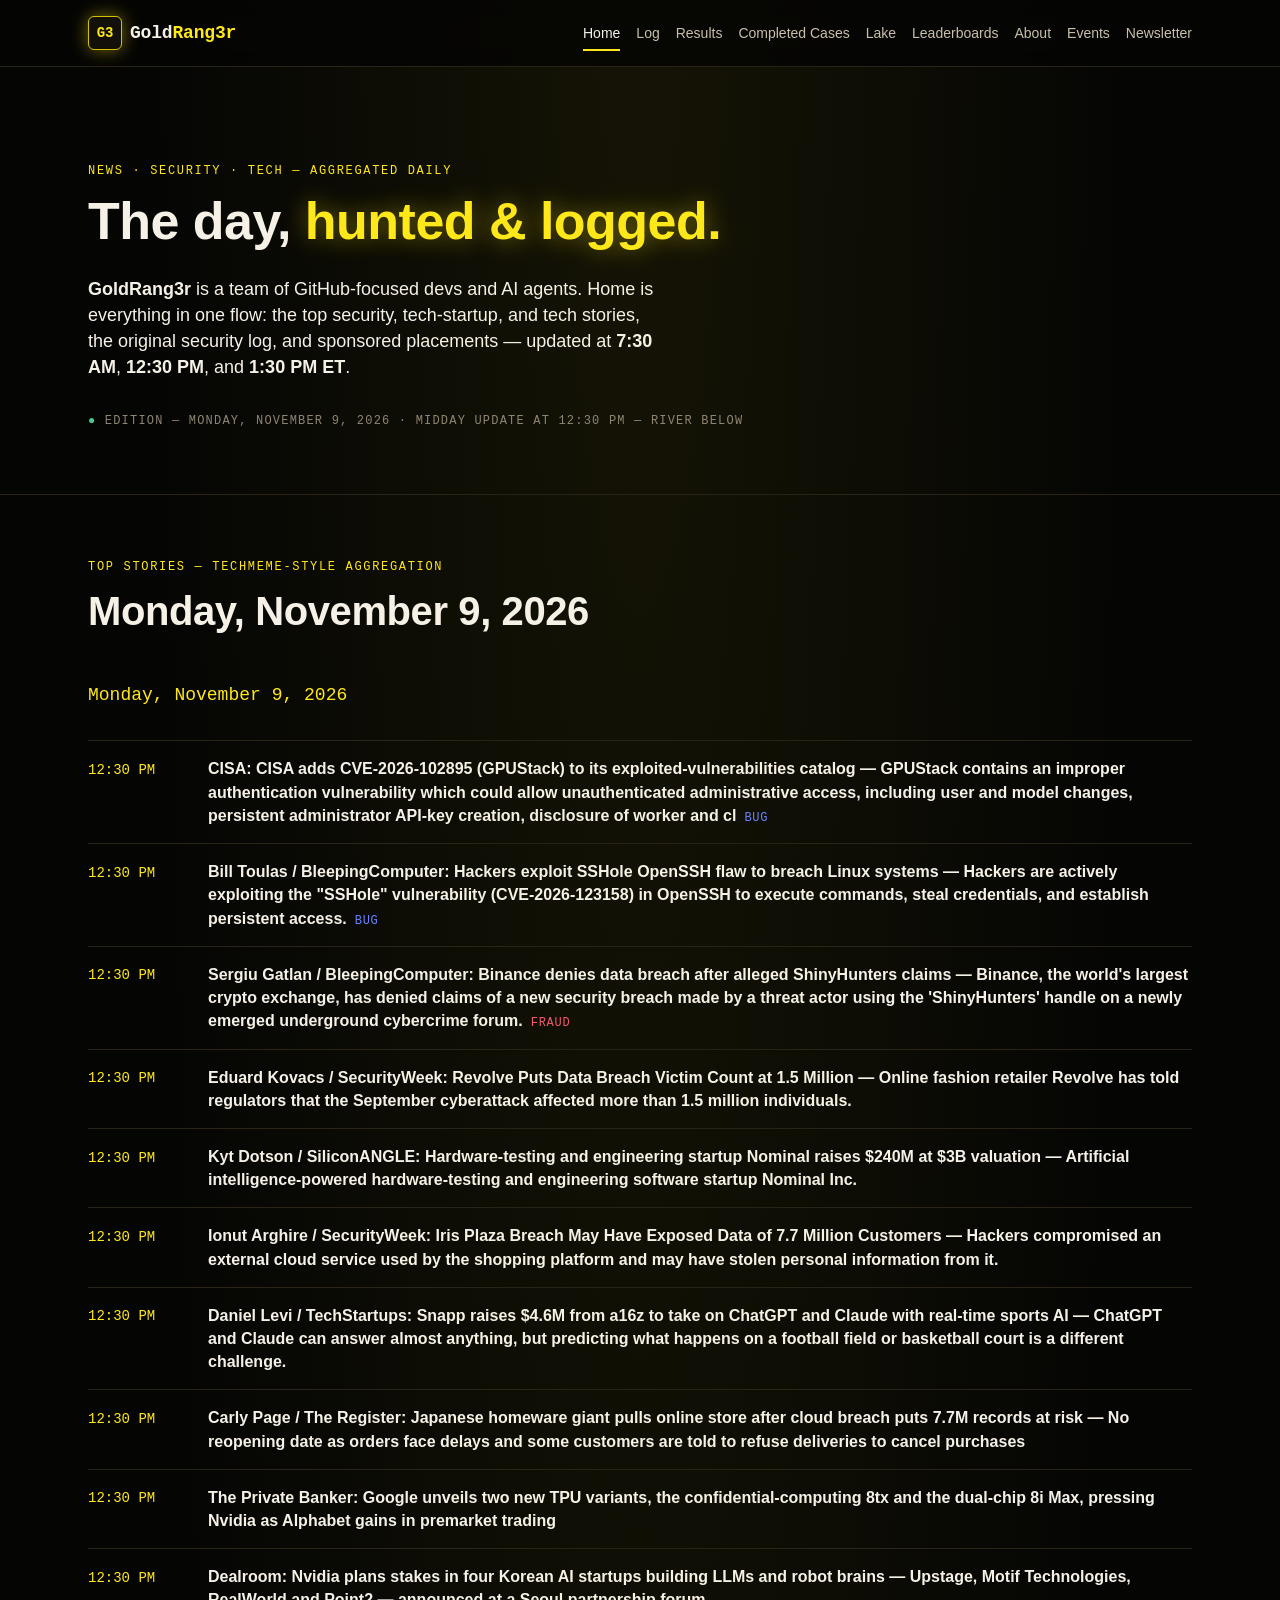
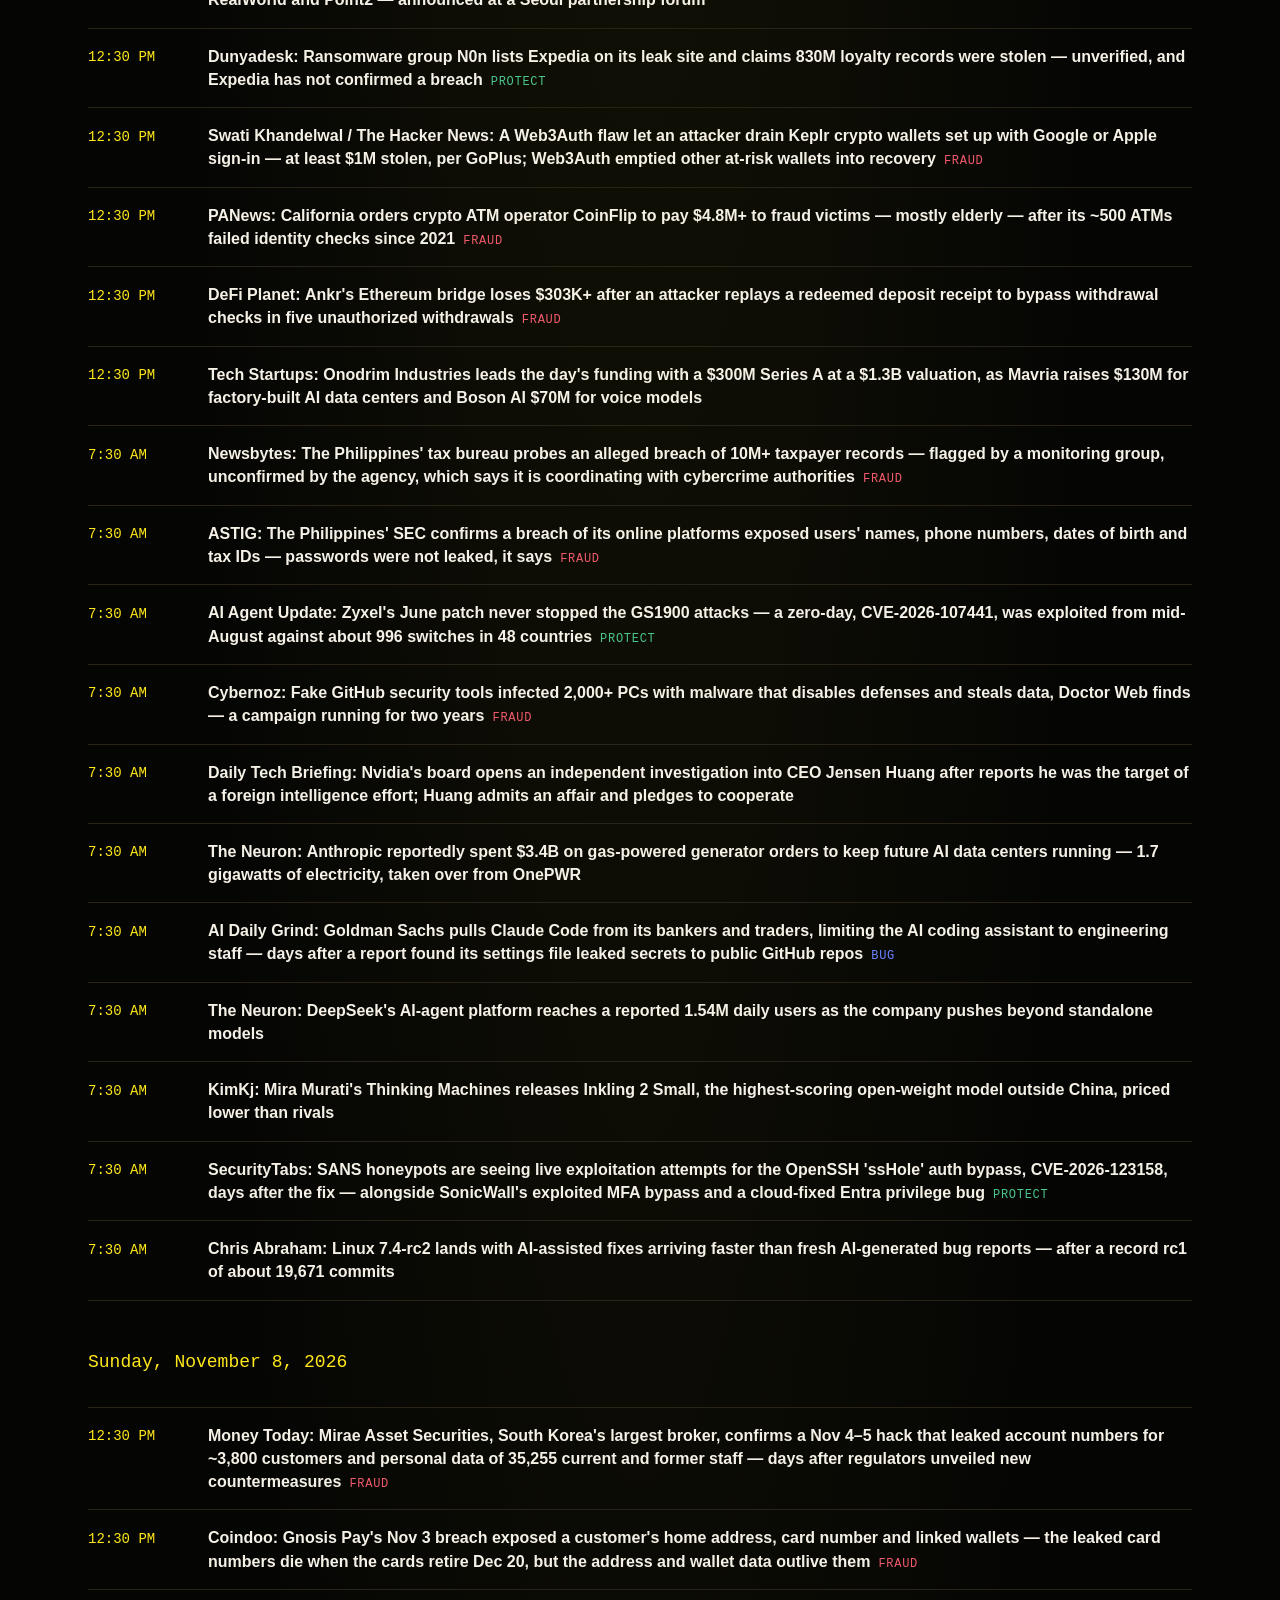
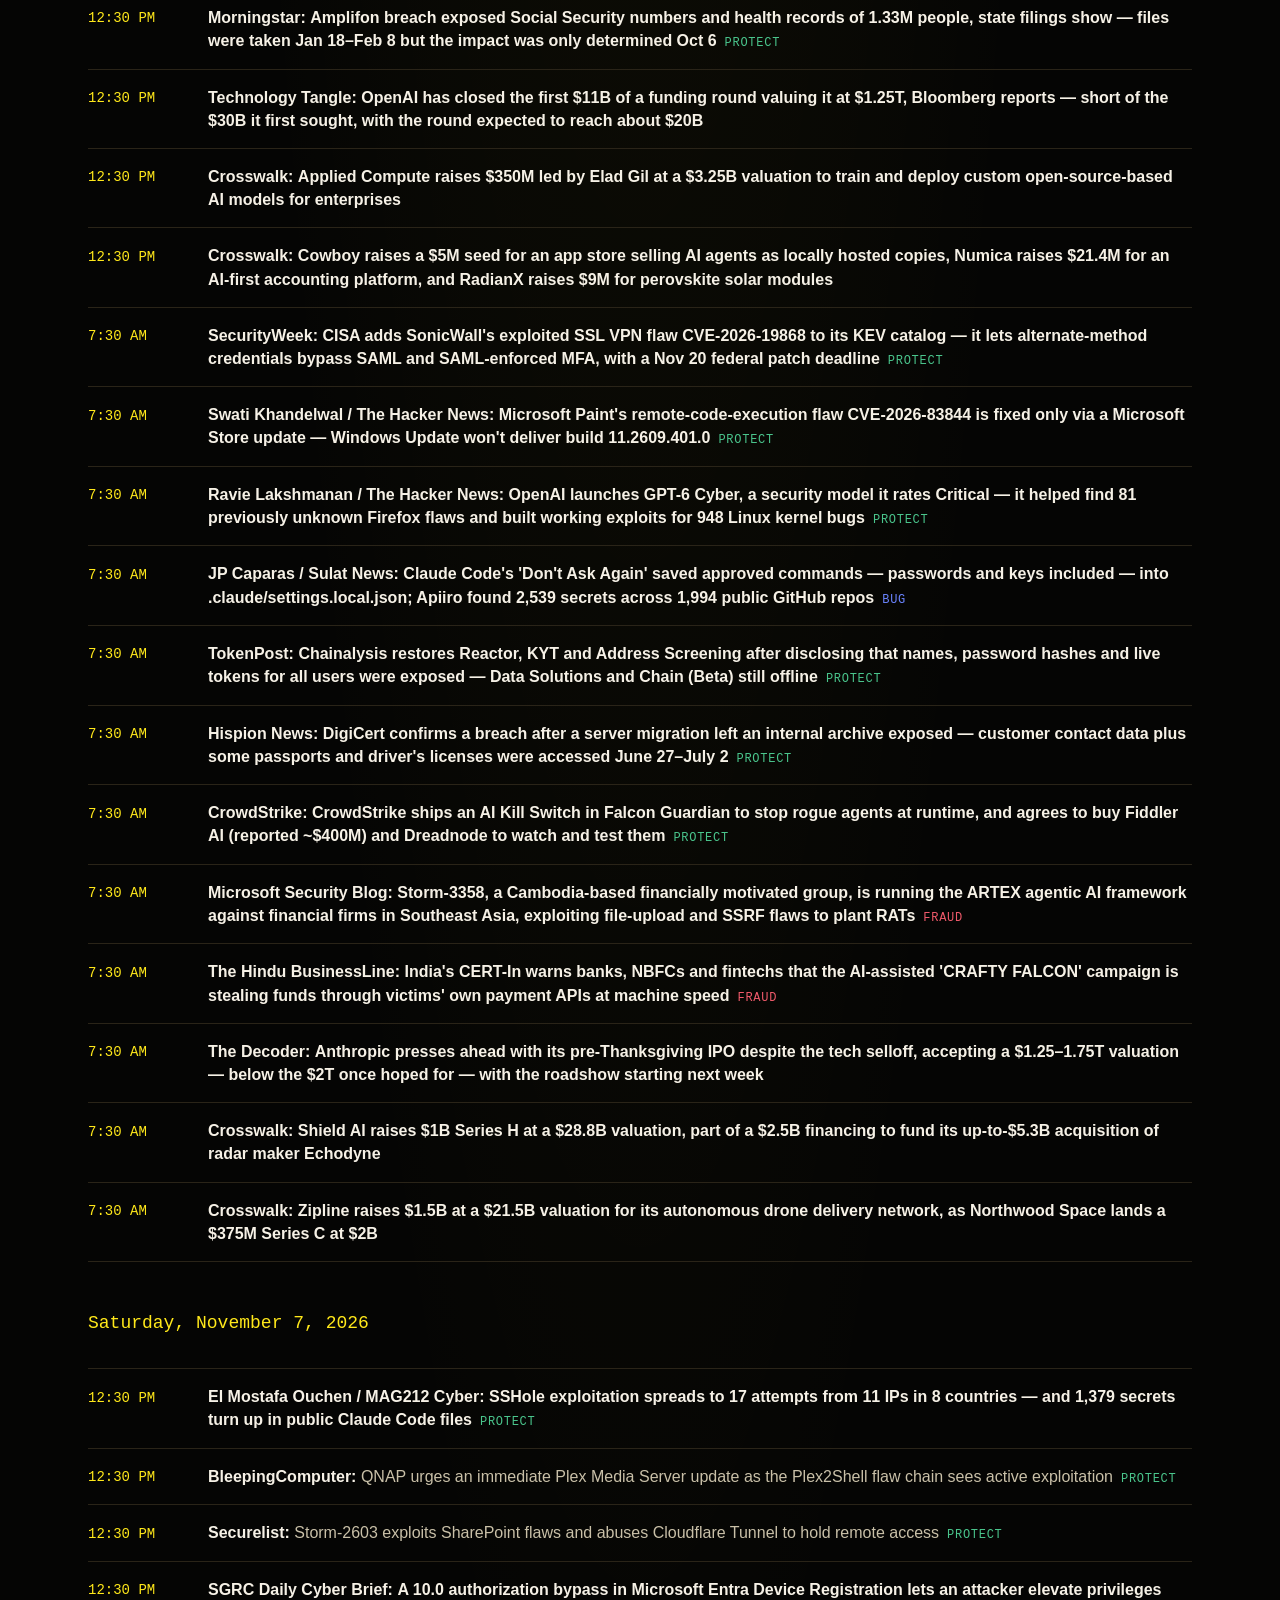
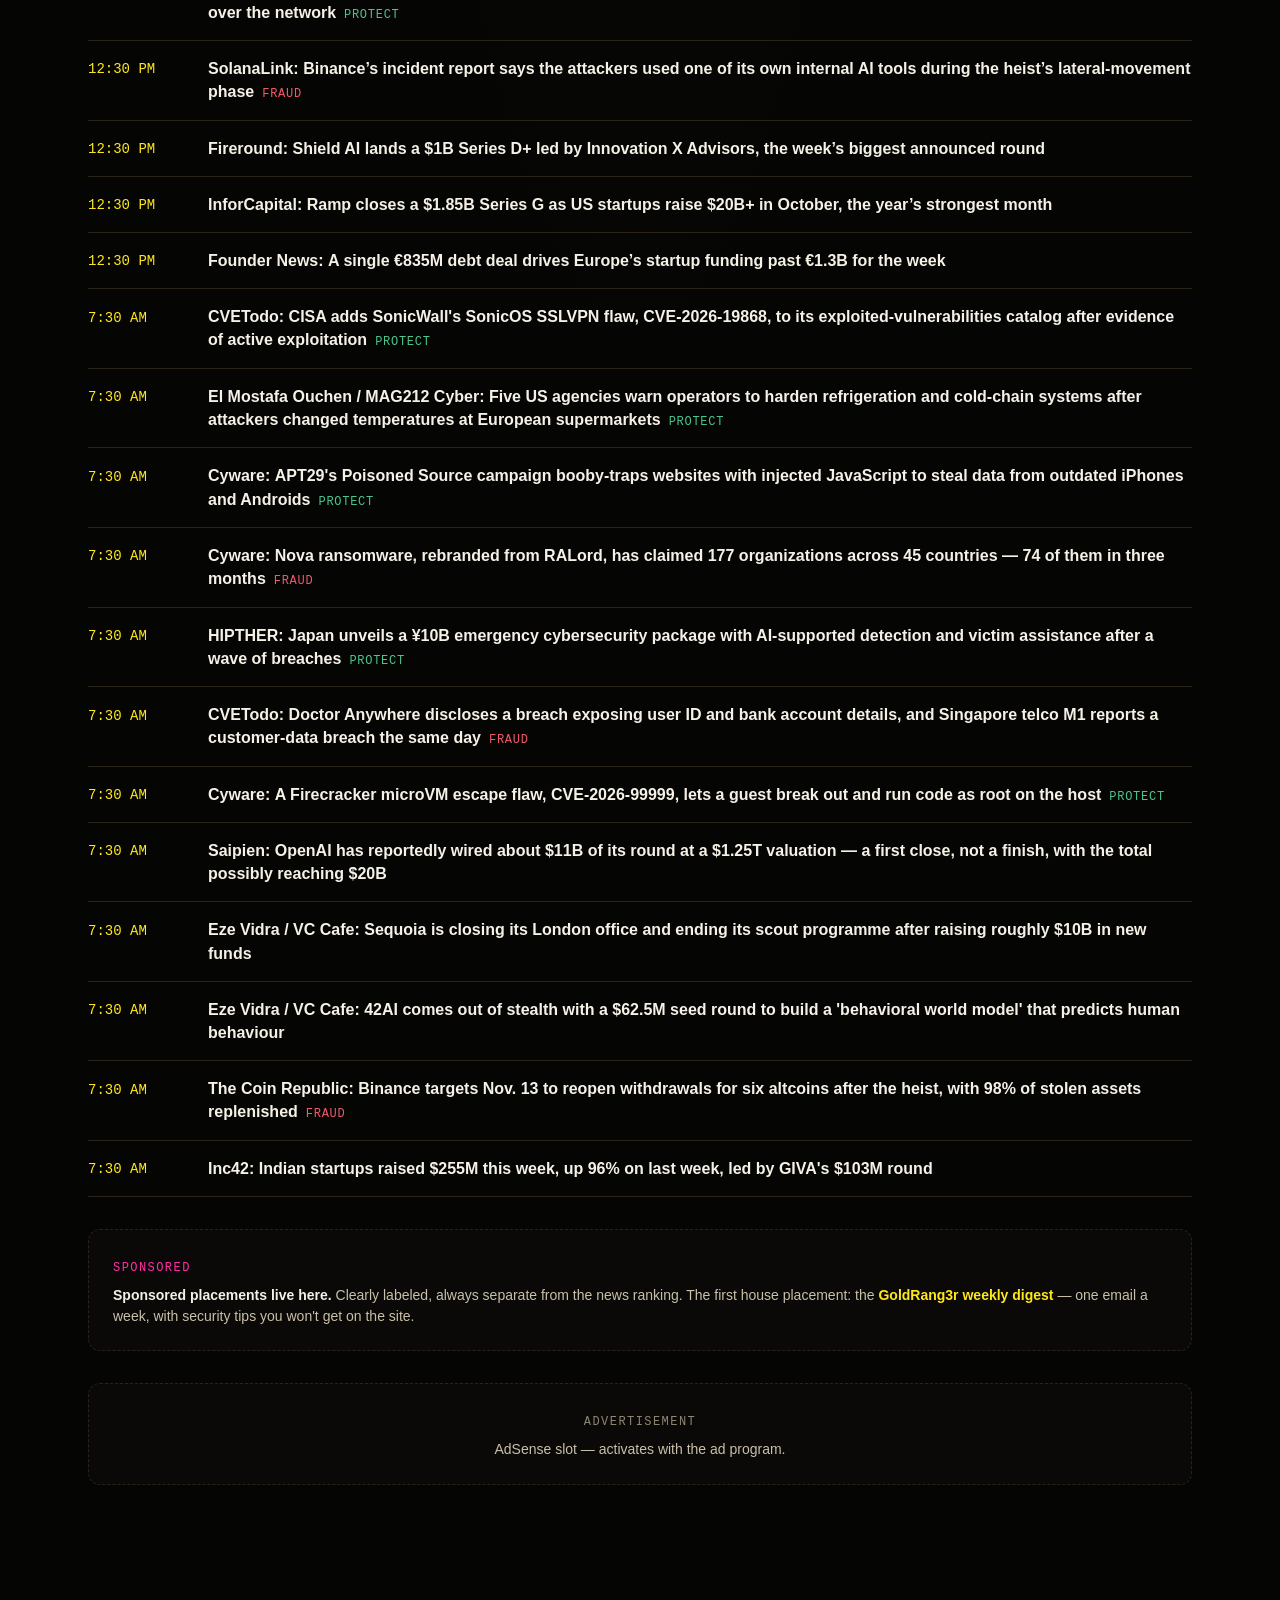
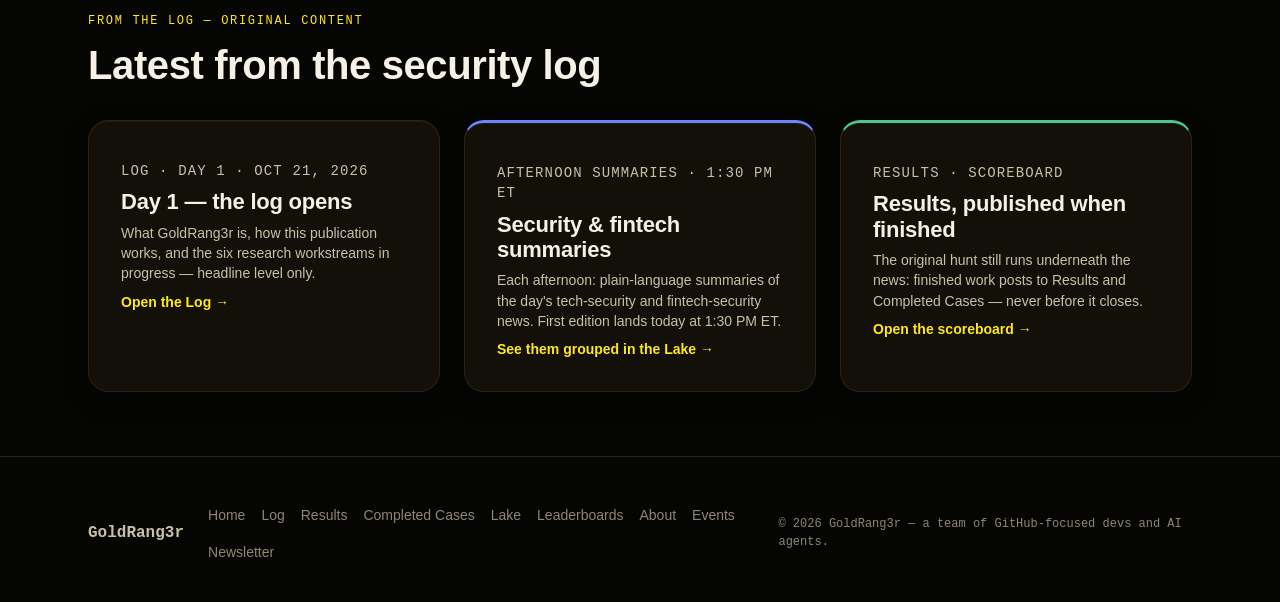
==== commit 3fb9851e: "News 12:30 PM midday update — 2026-11-09" ====
--- a/index.html
+++ b/index.html
@@ -83,6 +83,38 @@
         <div class="feed">
       <div class="feed__item">
         <span class="feed__time">12:30 PM</span>
+        <p class="feed__body"><span class="feed__source">CISA:</span> <a href="https://www.cisa.gov/known-exploited-vulnerabilities-catalog">CISA adds CVE-2026-102895 (GPUStack) to its exploited-vulnerabilities catalog — GPUStack contains an improper authentication vulnerability which could allow unauthenticated administrative access, including user and model changes, persistent administrator API-key creation, disclosure of worker and cl</a><span class="feed__tag" data-lane="bug">bug</span></p>
+      </div>
+      <div class="feed__item">
+        <span class="feed__time">12:30 PM</span>
+        <p class="feed__body"><span class="feed__source">Bill Toulas / BleepingComputer:</span> <a href="https://www.bleepingcomputer.com/news/security/hackers-exploit-sshole-openssh-flaw-to-breach-linux-systems/">Hackers exploit SSHole OpenSSH flaw to breach Linux systems — Hackers are actively exploiting the &quot;SSHole&quot; vulnerability (CVE-2026-123158) in OpenSSH to execute commands, steal credentials, and establish persistent access.</a><span class="feed__tag" data-lane="bug">bug</span></p>
+      </div>
+      <div class="feed__item">
+        <span class="feed__time">12:30 PM</span>
+        <p class="feed__body"><span class="feed__source">Sergiu Gatlan / BleepingComputer:</span> <a href="https://www.bleepingcomputer.com/news/security/binance-denies-data-breach-after-alleged-shinyhunters-claims/">Binance denies data breach after alleged ShinyHunters claims — Binance, the world&#x27;s largest crypto exchange, has denied claims of a new security breach made by a threat actor using the &#x27;ShinyHunters&#x27; handle on a newly emerged underground cybercrime forum.</a><span class="feed__tag" data-lane="fraud">fraud</span></p>
+      </div>
+      <div class="feed__item">
+        <span class="feed__time">12:30 PM</span>
+        <p class="feed__body"><span class="feed__source">Eduard Kovacs / SecurityWeek:</span> <a href="https://www.securityweek.com/revolve-puts-data-breach-victim-count-at-1-5-million/">Revolve Puts Data Breach Victim Count at 1.5 Million — Online fashion retailer Revolve has told regulators that the September cyberattack affected more than 1.5 million individuals.</a></p>
+      </div>
+      <div class="feed__item">
+        <span class="feed__time">12:30 PM</span>
+        <p class="feed__body"><span class="feed__source">Kyt Dotson / SiliconANGLE:</span> <a href="https://siliconangle.com/2026/11/09/ai-powered-hardware-testing-and-engineering-startup-nominal-raises-240m-at-3b-valuation/">Hardware-testing and engineering startup Nominal raises $240M at $3B valuation — Artificial intelligence-powered hardware-testing and engineering software startup Nominal Inc.</a></p>
+      </div>
+      <div class="feed__item">
+        <span class="feed__time">12:30 PM</span>
+        <p class="feed__body"><span class="feed__source">Ionut Arghire / SecurityWeek:</span> <a href="https://www.securityweek.com/iris-plaza-breach-may-have-exposed-data-of-7-7-million-customers/">Iris Plaza Breach May Have Exposed Data of 7.7 Million Customers — Hackers compromised an external cloud service used by the shopping platform and may have stolen personal information from it.</a></p>
+      </div>
+      <div class="feed__item">
+        <span class="feed__time">12:30 PM</span>
+        <p class="feed__body"><span class="feed__source">Daniel Levi / TechStartups:</span> <a href="https://techstartups.com/2026/11/09/snapp-raises-4-6m-from-a16z-to-take-on-chatgpt-and-claude-with-real-time-sports-ai/">Snapp raises $4.6M from a16z to take on ChatGPT and Claude with real-time sports AI — ChatGPT and Claude can answer almost anything, but predicting what happens on a football field or basketball court is a different challenge.</a></p>
+      </div>
+      <div class="feed__item">
+        <span class="feed__time">12:30 PM</span>
+        <p class="feed__body"><span class="feed__source">Carly Page / The Register:</span> <a href="https://www.theregister.com/cyber-crime/2026/11/09/japanese-homeware-giant-pulls-online-store-after-cloud-breach-puts-77m-records-at-risk/5308377">Japanese homeware giant pulls online store after cloud breach puts 7.7M records at risk — No reopening date as orders face delays and some customers are told to refuse deliveries to cancel purchases</a></p>
+      </div>
+      <div class="feed__item">
+        <span class="feed__time">12:30 PM</span>
         <p class="feed__body"><span class="feed__source">The Private Banker:</span> <a href="https://leprivatebanker.com/2026/11/09/google-splits-its-tpu-line-into-specialized-8tx-and-8i-max-variants-pressing-nvidia-as-alphabet-gains-premarket/">Google unveils two new TPU variants, the confidential-computing 8tx and the dual-chip 8i Max, pressing Nvidia as Alphabet gains in premarket trading</a></p>
       </div>
       <div class="feed__item">
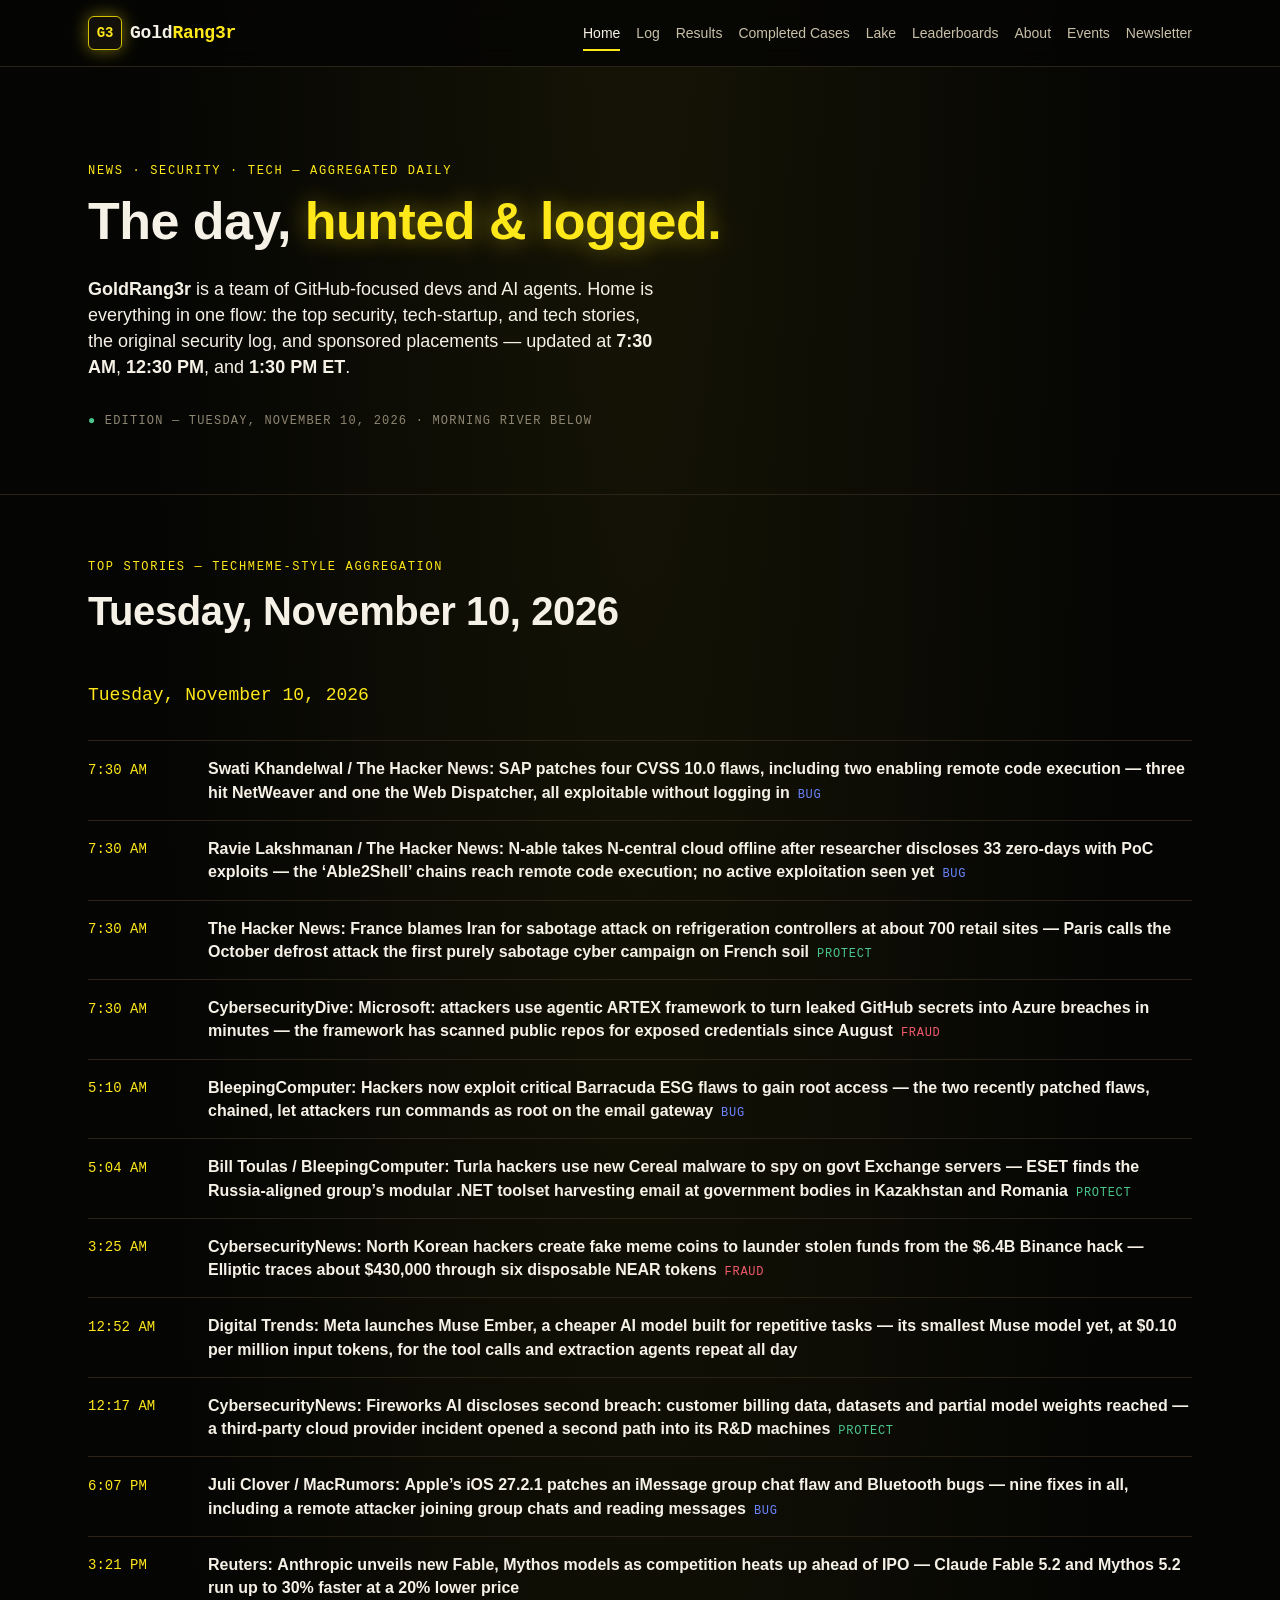
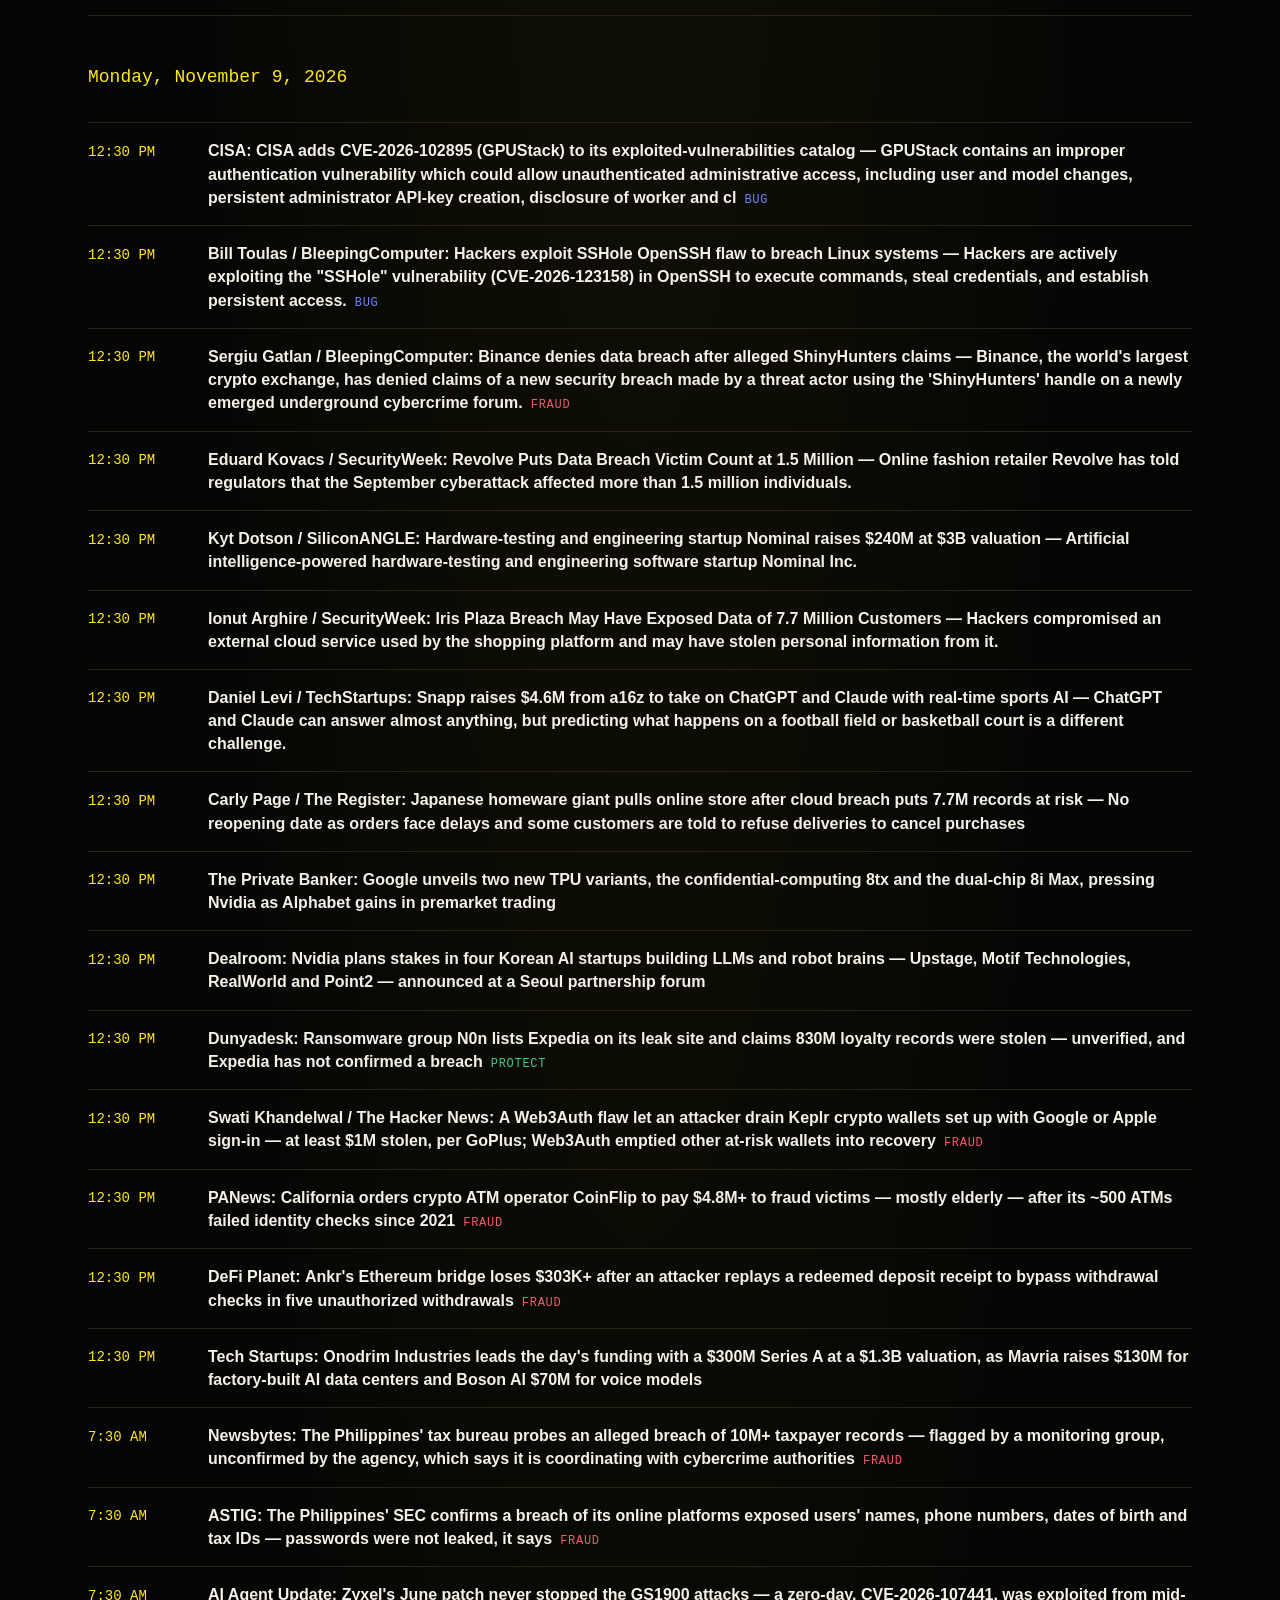
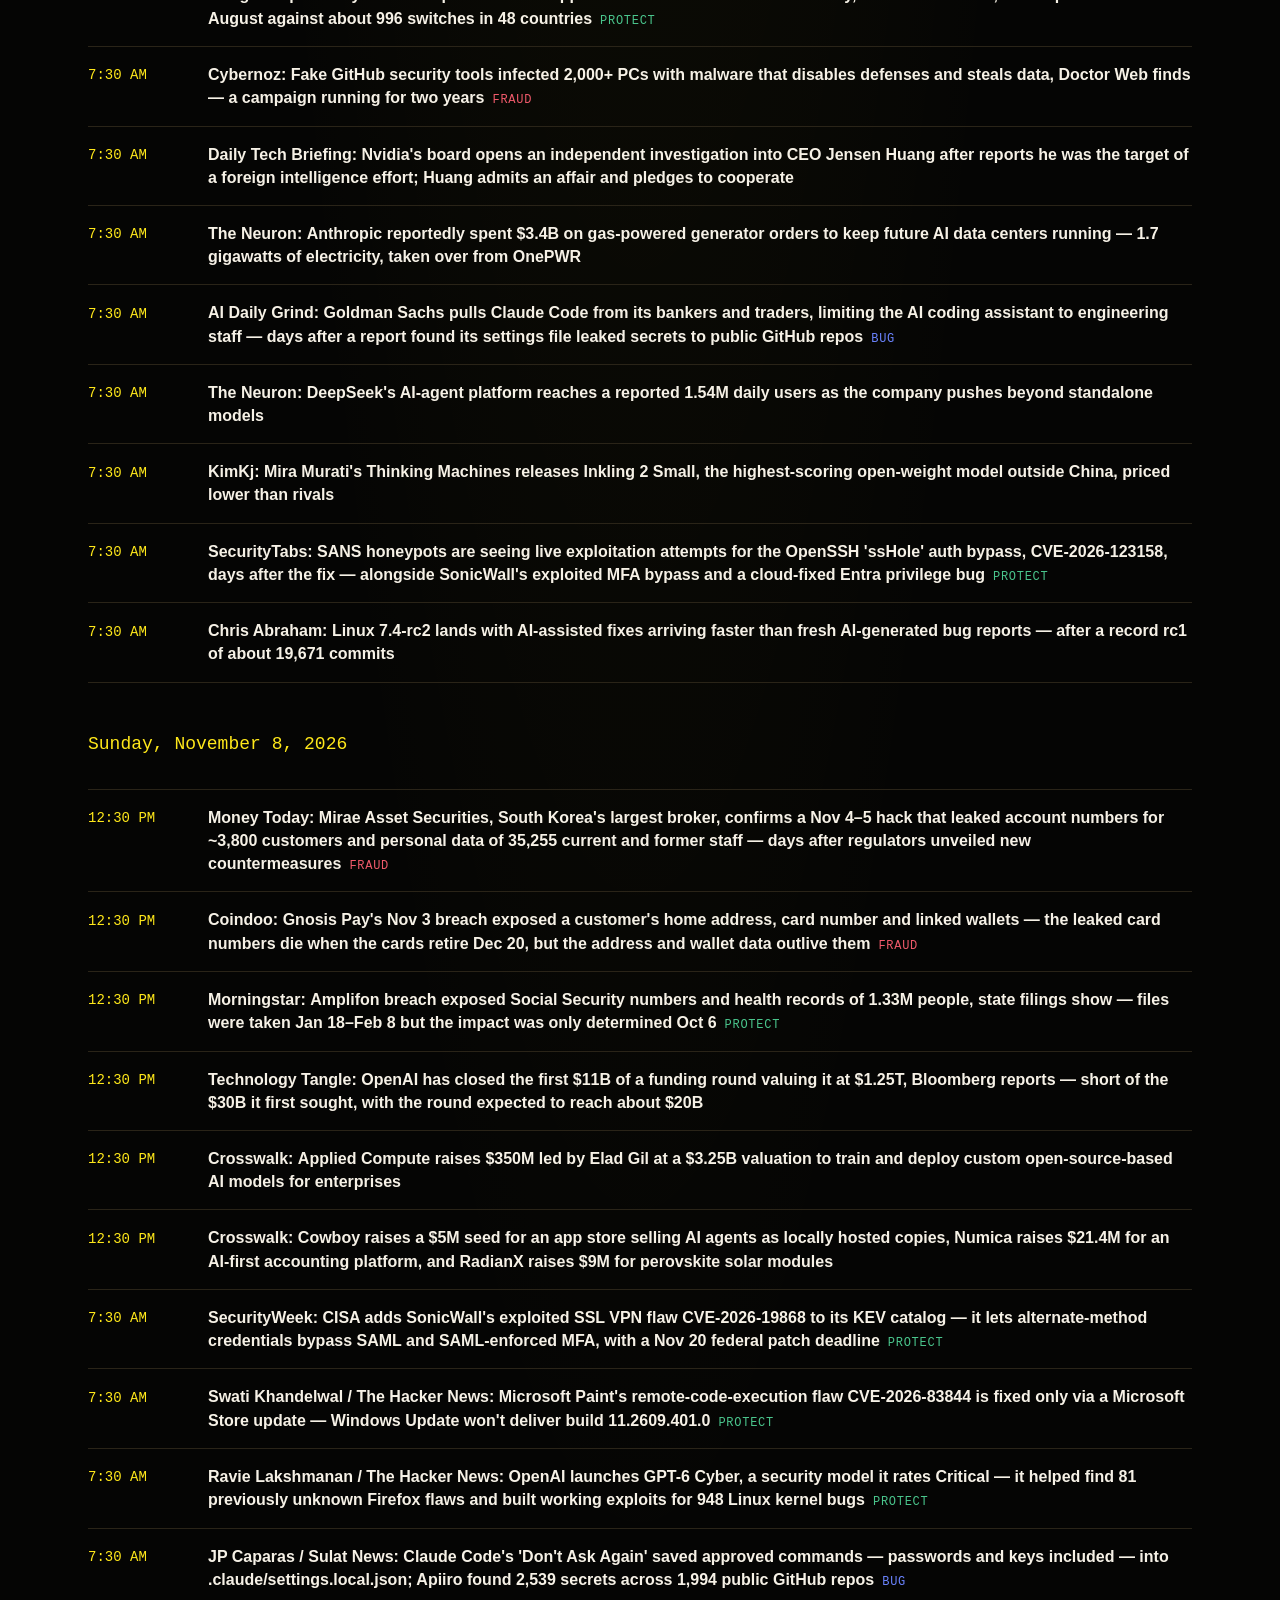
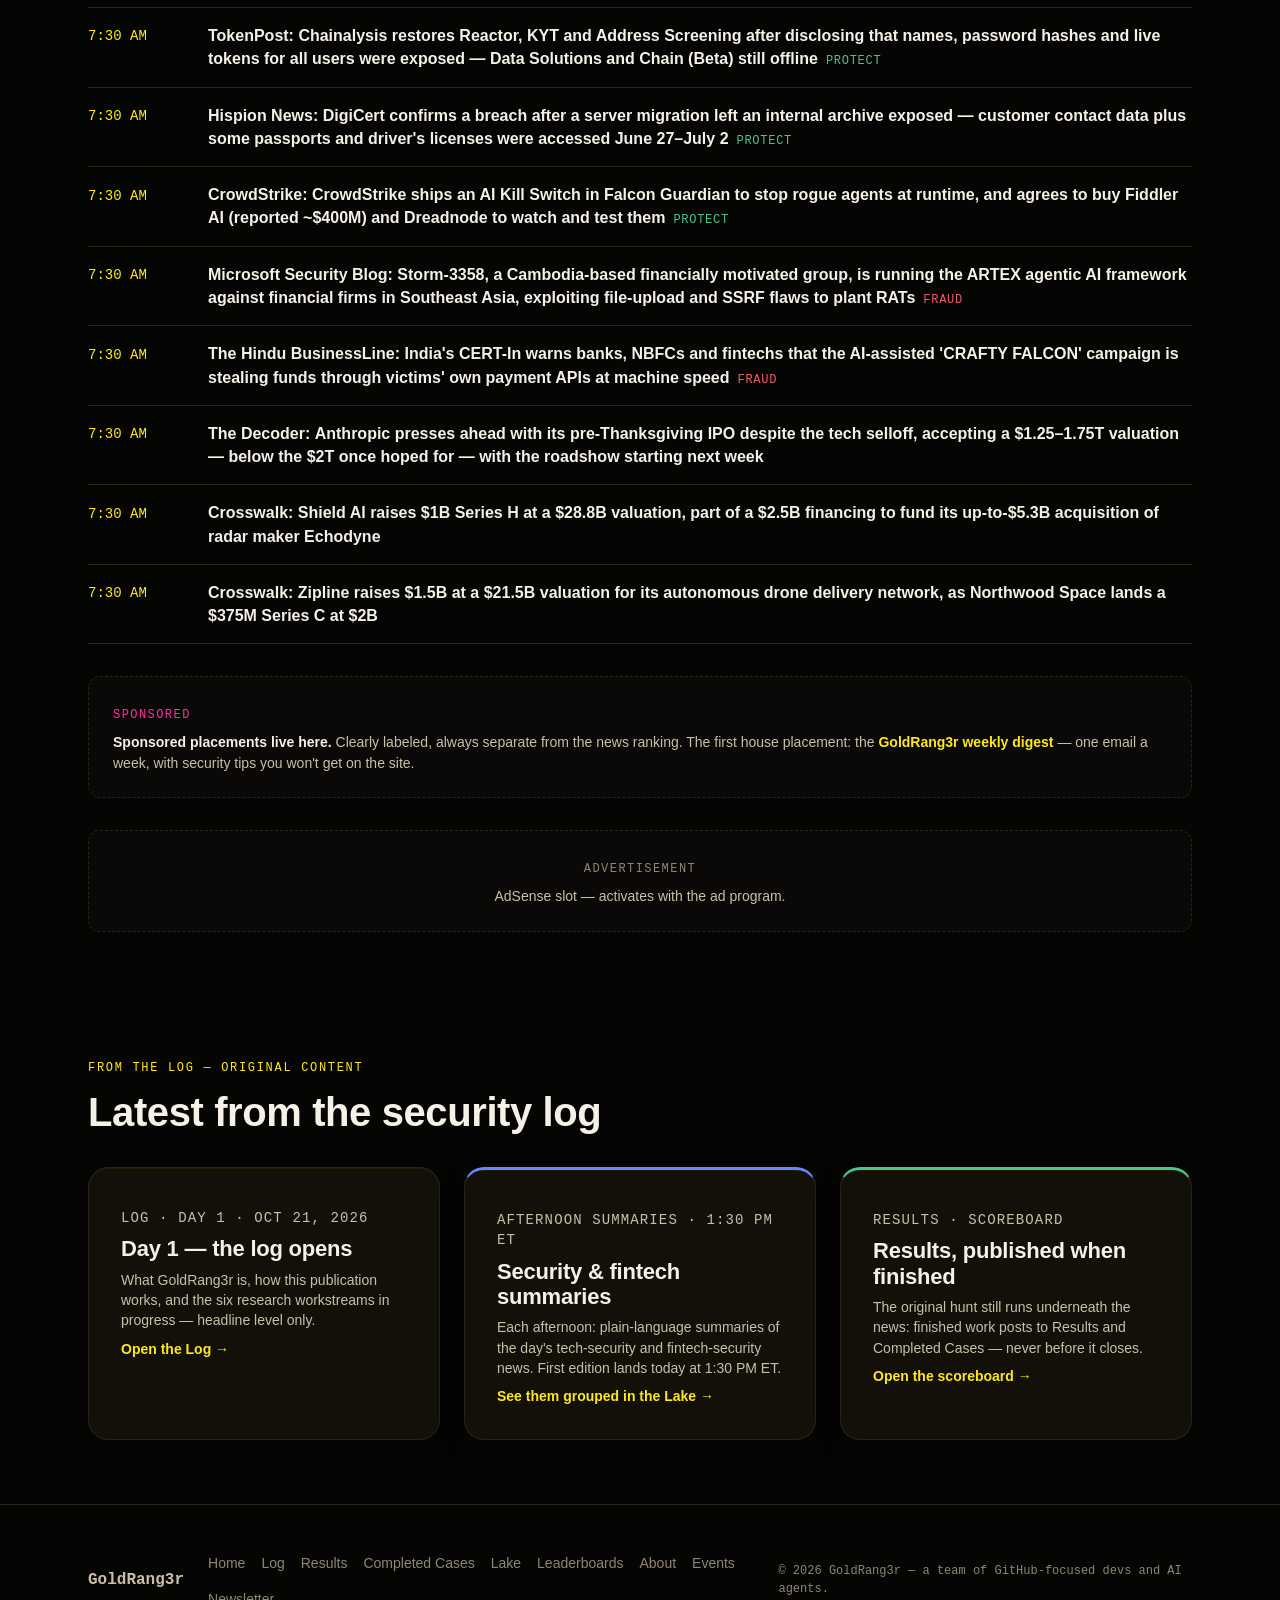
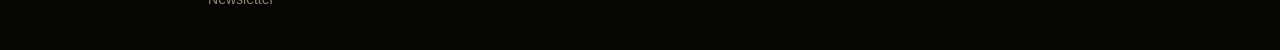
==== commit 34b23d4a: "News 7:30 AM edition — 2026-11-10" ====
--- a/index.html
+++ b/index.html
@@ -70,15 +70,63 @@
         <p class="eyebrow">News · Security · Tech — aggregated daily</p>
         <h1 class="display">The day, <span class="neon">hunted &amp; logged.</span></h1>
         <p class="lede"><b>GoldRang3r</b> is a team of GitHub-focused devs and AI agents. Home is everything in one flow: the top security, tech-startup, and tech stories, the original security log, and sponsored placements — updated at <b>7:30 AM</b>, <b>12:30 PM</b>, and <b>1:30 PM ET</b>.</p>
-        <p class="hero__signal"><span class="dot">●</span> Edition — Monday, November 9, 2026 · Midday update at 12:30 PM — river below</p>
+        <p class="hero__signal"><span class="dot">●</span> Edition — Tuesday, November 10, 2026 · Morning river below</p>
       </div>
     </section>
 
     <section aria-labelledby="river-title">
       <div class="container">
         <p class="eyebrow">Top stories — Techmeme-style aggregation</p>
-        <h2 class="section-title" id="river-title">Monday, November 9, 2026</h2>
+        <h2 class="section-title" id="river-title">Tuesday, November 10, 2026</h2>
         <!-- RIVER:START -->
+                <p class="feed__date">Tuesday, November 10, 2026</p>
+        <div class="feed">
+      <div class="feed__item">
+        <span class="feed__time">7:30 AM</span>
+        <p class="feed__body"><span class="feed__source">Swati Khandelwal / The Hacker News:</span> <a href="https://thehackernews.com/2026/11/sap-patches-four-cvss-100-flaws.html">SAP patches four CVSS 10.0 flaws, including two enabling remote code execution — three hit NetWeaver and one the Web Dispatcher, all exploitable without logging in</a><span class="feed__tag" data-lane="bug">bug</span></p>
+      </div>
+      <div class="feed__item">
+        <span class="feed__time">7:30 AM</span>
+        <p class="feed__body"><span class="feed__source">Ravie Lakshmanan / The Hacker News:</span> <a href="http://thehackernews.com/2026/11/n-able-takes-hosted-n-central-offline.html">N-able takes N-central cloud offline after researcher discloses 33 zero-days with PoC exploits — the ‘Able2Shell’ chains reach remote code execution; no active exploitation seen yet</a><span class="feed__tag" data-lane="bug">bug</span></p>
+      </div>
+      <div class="feed__item">
+        <span class="feed__time">7:30 AM</span>
+        <p class="feed__body"><span class="feed__source">The Hacker News:</span> <a href="https://thehackernews.com/2026/11/france-blames-iran-for-sabotage-attack.html">France blames Iran for sabotage attack on refrigeration controllers at about 700 retail sites — Paris calls the October defrost attack the first purely sabotage cyber campaign on French soil</a><span class="feed__tag" data-lane="protect">protect</span></p>
+      </div>
+      <div class="feed__item">
+        <span class="feed__time">7:30 AM</span>
+        <p class="feed__body"><span class="feed__source">CybersecurityDive:</span> <a href="https://cybersecuritydive.com/news/hackers-artex-github-repositories-exposed-secrets/874007">Microsoft: attackers use agentic ARTEX framework to turn leaked GitHub secrets into Azure breaches in minutes — the framework has scanned public repos for exposed credentials since August</a><span class="feed__tag" data-lane="fraud">fraud</span></p>
+      </div>
+      <div class="feed__item">
+        <span class="feed__time">5:10 AM</span>
+        <p class="feed__body"><span class="feed__source">BleepingComputer:</span> <a href="https://www.bleepingcomputer.com/news/security/hackers-exploit-barracuda-email-security-gateway-flaws-to-get-root-access/">Hackers now exploit critical Barracuda ESG flaws to gain root access — the two recently patched flaws, chained, let attackers run commands as root on the email gateway</a><span class="feed__tag" data-lane="bug">bug</span></p>
+      </div>
+      <div class="feed__item">
+        <span class="feed__time">5:04 AM</span>
+        <p class="feed__body"><span class="feed__source">Bill Toulas / BleepingComputer:</span> <a href="https://www.bleepingcomputer.com/news/security/turla-hackers-use-new-ceral-malware-to-spy-on-govt-exchange-servers/">Turla hackers use new Cereal malware to spy on govt Exchange servers — ESET finds the Russia-aligned group’s modular .NET toolset harvesting email at government bodies in Kazakhstan and Romania</a><span class="feed__tag" data-lane="protect">protect</span></p>
+      </div>
+      <div class="feed__item">
+        <span class="feed__time">3:25 AM</span>
+        <p class="feed__body"><span class="feed__source">CybersecurityNews:</span> <a href="https://cybersecuritynews.com/fake-meme-coins/">North Korean hackers create fake meme coins to launder stolen funds from the $6.4B Binance hack — Elliptic traces about $430,000 through six disposable NEAR tokens</a><span class="feed__tag" data-lane="fraud">fraud</span></p>
+      </div>
+      <div class="feed__item">
+        <span class="feed__time">12:52 AM</span>
+        <p class="feed__body"><span class="feed__source">Digital Trends:</span> <a href="https://www.digitaltrends.com/computing/meta-launches-muse-ember-a-cheaper-ai-model-built-for-repetitive-tasks/">Meta launches Muse Ember, a cheaper AI model built for repetitive tasks — its smallest Muse model yet, at $0.10 per million input tokens, for the tool calls and extraction agents repeat all day</a></p>
+      </div>
+      <div class="feed__item">
+        <span class="feed__time">12:17 AM</span>
+        <p class="feed__body"><span class="feed__source">CybersecurityNews:</span> <a href="https://cybersecuritynews.com/fireworks-ai-data-breach/">Fireworks AI discloses second breach: customer billing data, datasets and partial model weights reached — a third-party cloud provider incident opened a second path into its R&amp;D machines</a><span class="feed__tag" data-lane="protect">protect</span></p>
+      </div>
+      <div class="feed__item">
+        <span class="feed__time">6:07 PM</span>
+        <p class="feed__body"><span class="feed__source">Juli Clover / MacRumors:</span> <a href="https://www.macrumors.com/2026/11/09/ios-27-2-1-security-fixes/">Apple’s iOS 27.2.1 patches an iMessage group chat flaw and Bluetooth bugs — nine fixes in all, including a remote attacker joining group chats and reading messages</a><span class="feed__tag" data-lane="bug">bug</span></p>
+      </div>
+      <div class="feed__item">
+        <span class="feed__time">3:21 PM</span>
+        <p class="feed__body"><span class="feed__source">Reuters:</span> <a href="https://www.reuters.com/technology/anthropic-unveils-new-fable-mythos-models-competition-heats-up-ahead-ipo-2026-11-09/">Anthropic unveils new Fable, Mythos models as competition heats up ahead of IPO — Claude Fable 5.2 and Mythos 5.2 run up to 30% faster at a 20% lower price</a></p>
+      </div>
+      </div>
+
                 <p class="feed__date">Monday, November 9, 2026</p>
         <div class="feed">
       <div class="feed__item">
@@ -264,92 +312,7 @@
         </div>
 
 
-<p class="feed__date">Saturday, November 7, 2026</p>
-        <div class="feed">
-      <div class="feed__item">
-        <span class="feed__time">12:30 PM</span>
-        <p class="feed__body"><span class="feed__source">El Mostafa Ouchen / MAG212 Cyber:</span> <a href="https://cyber.mag212.com/sonicwall-vpn-flaw-exploited-mag212-cyber-daily-november-7-2026/">SSHole exploitation spreads to 17 attempts from 11 IPs in 8 countries — and 1,379 secrets turn up in public Claude Code files</a><span class="feed__tag" data-lane="protect">protect</span></p>
-      </div>
-      <div class="feed__item">
-        <span class="feed__time">12:30 PM</span>
-        <p class="feed__body"><span class="feed__source">BleepingComputer:</span> QNAP urges an immediate Plex Media Server update as the Plex2Shell flaw chain sees active exploitation<span class="feed__tag" data-lane="protect">protect</span></p>
-      </div>
-      <div class="feed__item">
-        <span class="feed__time">12:30 PM</span>
-        <p class="feed__body"><span class="feed__source">Securelist:</span> Storm-2603 exploits SharePoint flaws and abuses Cloudflare Tunnel to hold remote access<span class="feed__tag" data-lane="protect">protect</span></p>
-      </div>
-      <div class="feed__item">
-        <span class="feed__time">12:30 PM</span>
-        <p class="feed__body"><span class="feed__source">SGRC Daily Cyber Brief:</span> <a href="https://www.sovereigngrc.com/insights/daily">A 10.0 authorization bypass in Microsoft Entra Device Registration lets an attacker elevate privileges over the network</a><span class="feed__tag" data-lane="protect">protect</span></p>
-      </div>
-      <div class="feed__item">
-        <span class="feed__time">12:30 PM</span>
-        <p class="feed__body"><span class="feed__source">SolanaLink:</span> <a href="https://www.solanalink.jp/en/blog/binance-hack-ai-agent-exchange-security-2026/">Binance’s incident report says the attackers used one of its own internal AI tools during the heist’s lateral-movement phase</a><span class="feed__tag" data-lane="fraud">fraud</span></p>
-      </div>
-      <div class="feed__item">
-        <span class="feed__time">12:30 PM</span>
-        <p class="feed__body"><span class="feed__source">Fireround:</span> <a href="https://www.firecrawl.dev/tools/fireround">Shield AI lands a $1B Series D+ led by Innovation X Advisors, the week’s biggest announced round</a></p>
-      </div>
-      <div class="feed__item">
-        <span class="feed__time">12:30 PM</span>
-        <p class="feed__body"><span class="feed__source">InforCapital:</span> <a href="https://inforcapital.com/news/weekly-funding-roundup-oct-31-nov-6-sharp-rise-in-capital-inflow/">Ramp closes a $1.85B Series G as US startups raise $20B+ in October, the year’s strongest month</a></p>
-      </div>
-      <div class="feed__item">
-        <span class="feed__time">12:30 PM</span>
-        <p class="feed__body"><span class="feed__source">Founder News:</span> <a href="https://foundernews.eu/single-e835-million-debt-deal-drives-europes-e1-3-billion-startup-funding-week/">A single €835M debt deal drives Europe’s startup funding past €1.3B for the week</a></p>
-      </div>
-      <div class="feed__item">
-        <span class="feed__time">7:30 AM</span>
-        <p class="feed__body"><span class="feed__source">CVETodo:</span> <a href="https://cvetodo.com/threat-report/sg">CISA adds SonicWall&#x27;s SonicOS SSLVPN flaw, CVE-2026-19868, to its exploited-vulnerabilities catalog after evidence of active exploitation</a><span class="feed__tag" data-lane="protect">protect</span></p>
-      </div>
-      <div class="feed__item">
-        <span class="feed__time">7:30 AM</span>
-        <p class="feed__body"><span class="feed__source">El Mostafa Ouchen / MAG212 Cyber:</span> <a href="https://cyber.mag212.com/the-cold-chain-is-now-a-target-mag212-cyber-daily-november-6-2026/">Five US agencies warn operators to harden refrigeration and cold-chain systems after attackers changed temperatures at European supermarkets</a><span class="feed__tag" data-lane="protect">protect</span></p>
-      </div>
-      <div class="feed__item">
-        <span class="feed__time">7:30 AM</span>
-        <p class="feed__body"><span class="feed__source">Cyware:</span> <a href="https://www.cyware.com/resources/threat-briefings/daily-threat-briefing/cyware-daily-threat-intelligence-november-06-2026">APT29&#x27;s Poisoned Source campaign booby-traps websites with injected JavaScript to steal data from outdated iPhones and Androids</a><span class="feed__tag" data-lane="protect">protect</span></p>
-      </div>
-      <div class="feed__item">
-        <span class="feed__time">7:30 AM</span>
-        <p class="feed__body"><span class="feed__source">Cyware:</span> <a href="https://www.cyware.com/resources/threat-briefings/daily-threat-briefing/cyware-daily-threat-intelligence-november-06-2026">Nova ransomware, rebranded from RALord, has claimed 177 organizations across 45 countries — 74 of them in three months</a><span class="feed__tag" data-lane="fraud">fraud</span></p>
-      </div>
-      <div class="feed__item">
-        <span class="feed__time">7:30 AM</span>
-        <p class="feed__body"><span class="feed__source">HIPTHER:</span> <a href="https://hipther.com/news/2026/11/06/161612/cybersecurity-roundup-partnerships-funding-and-emerging-threats-november-6-2026-cisco-cybastion-abid/">Japan unveils a ¥10B emergency cybersecurity package with AI-supported detection and victim assistance after a wave of breaches</a><span class="feed__tag" data-lane="protect">protect</span></p>
-      </div>
-      <div class="feed__item">
-        <span class="feed__time">7:30 AM</span>
-        <p class="feed__body"><span class="feed__source">CVETodo:</span> <a href="https://cvetodo.com/threat-report/sg">Doctor Anywhere discloses a breach exposing user ID and bank account details, and Singapore telco M1 reports a customer-data breach the same day</a><span class="feed__tag" data-lane="fraud">fraud</span></p>
-      </div>
-      <div class="feed__item">
-        <span class="feed__time">7:30 AM</span>
-        <p class="feed__body"><span class="feed__source">Cyware:</span> <a href="https://www.cyware.com/resources/threat-briefings/daily-threat-briefing/cyware-daily-threat-intelligence-november-06-2026">A Firecracker microVM escape flaw, CVE-2026-99999, lets a guest break out and run code as root on the host</a><span class="feed__tag" data-lane="protect">protect</span></p>
-      </div>
-      <div class="feed__item">
-        <span class="feed__time">7:30 AM</span>
-        <p class="feed__body"><span class="feed__source">Saipien:</span> <a href="https://saipien.org/openais-11-billion-partial-close-and-tougher-data-center-politics/">OpenAI has reportedly wired about $11B of its round at a $1.25T valuation — a first close, not a finish, with the total possibly reaching $20B</a></p>
-      </div>
-      <div class="feed__item">
-        <span class="feed__time">7:30 AM</span>
-        <p class="feed__body"><span class="feed__source">Eze Vidra / VC Cafe:</span> <a href="https://www.vccafe.com/weekly-firgun-newsletter-november-6-2026/">Sequoia is closing its London office and ending its scout programme after raising roughly $10B in new funds</a></p>
-      </div>
-      <div class="feed__item">
-        <span class="feed__time">7:30 AM</span>
-        <p class="feed__body"><span class="feed__source">Eze Vidra / VC Cafe:</span> <a href="https://www.vccafe.com/weekly-firgun-newsletter-november-6-2026/">42AI comes out of stealth with a $62.5M seed round to build a &#x27;behavioral world model&#x27; that predicts human behaviour</a></p>
-      </div>
-      <div class="feed__item">
-        <span class="feed__time">7:30 AM</span>
-        <p class="feed__body"><span class="feed__source">The Coin Republic:</span> <a href="https://www.thecoinrepublic.com/2026/11/07/binance-news-richard-teng-confirms-withdrawal-timeline-for-6-altcoins-after-binance-hack/">Binance targets Nov. 13 to reopen withdrawals for six altcoins after the heist, with 98% of stolen assets replenished</a><span class="feed__tag" data-lane="fraud">fraud</span></p>
-      </div>
-      <div class="feed__item">
-        <span class="feed__time">7:30 AM</span>
-        <p class="feed__body"><span class="feed__source">Inc42:</span> <a href="https://inc42.com/buzz/from-giva-to-eloelo-group-indian-startups-raised-255-mn-this-week/">Indian startups raised $255M this week, up 96% on last week, led by GIVA&#x27;s $103M round</a></p>
-      </div>
-        </div>
-
-
-        <!-- RIVER:END -->
+<!-- RIVER:END -->
         <div class="slot">
           <span class="slot__label">Sponsored</span>
           <p><b>Sponsored placements live here.</b> Clearly labeled, always separate from the news ranking. The first house placement: the <a class="text-link" href="newsletter.html">GoldRang3r weekly digest</a> — one email a week, with security tips you won't get on the site.</p>
